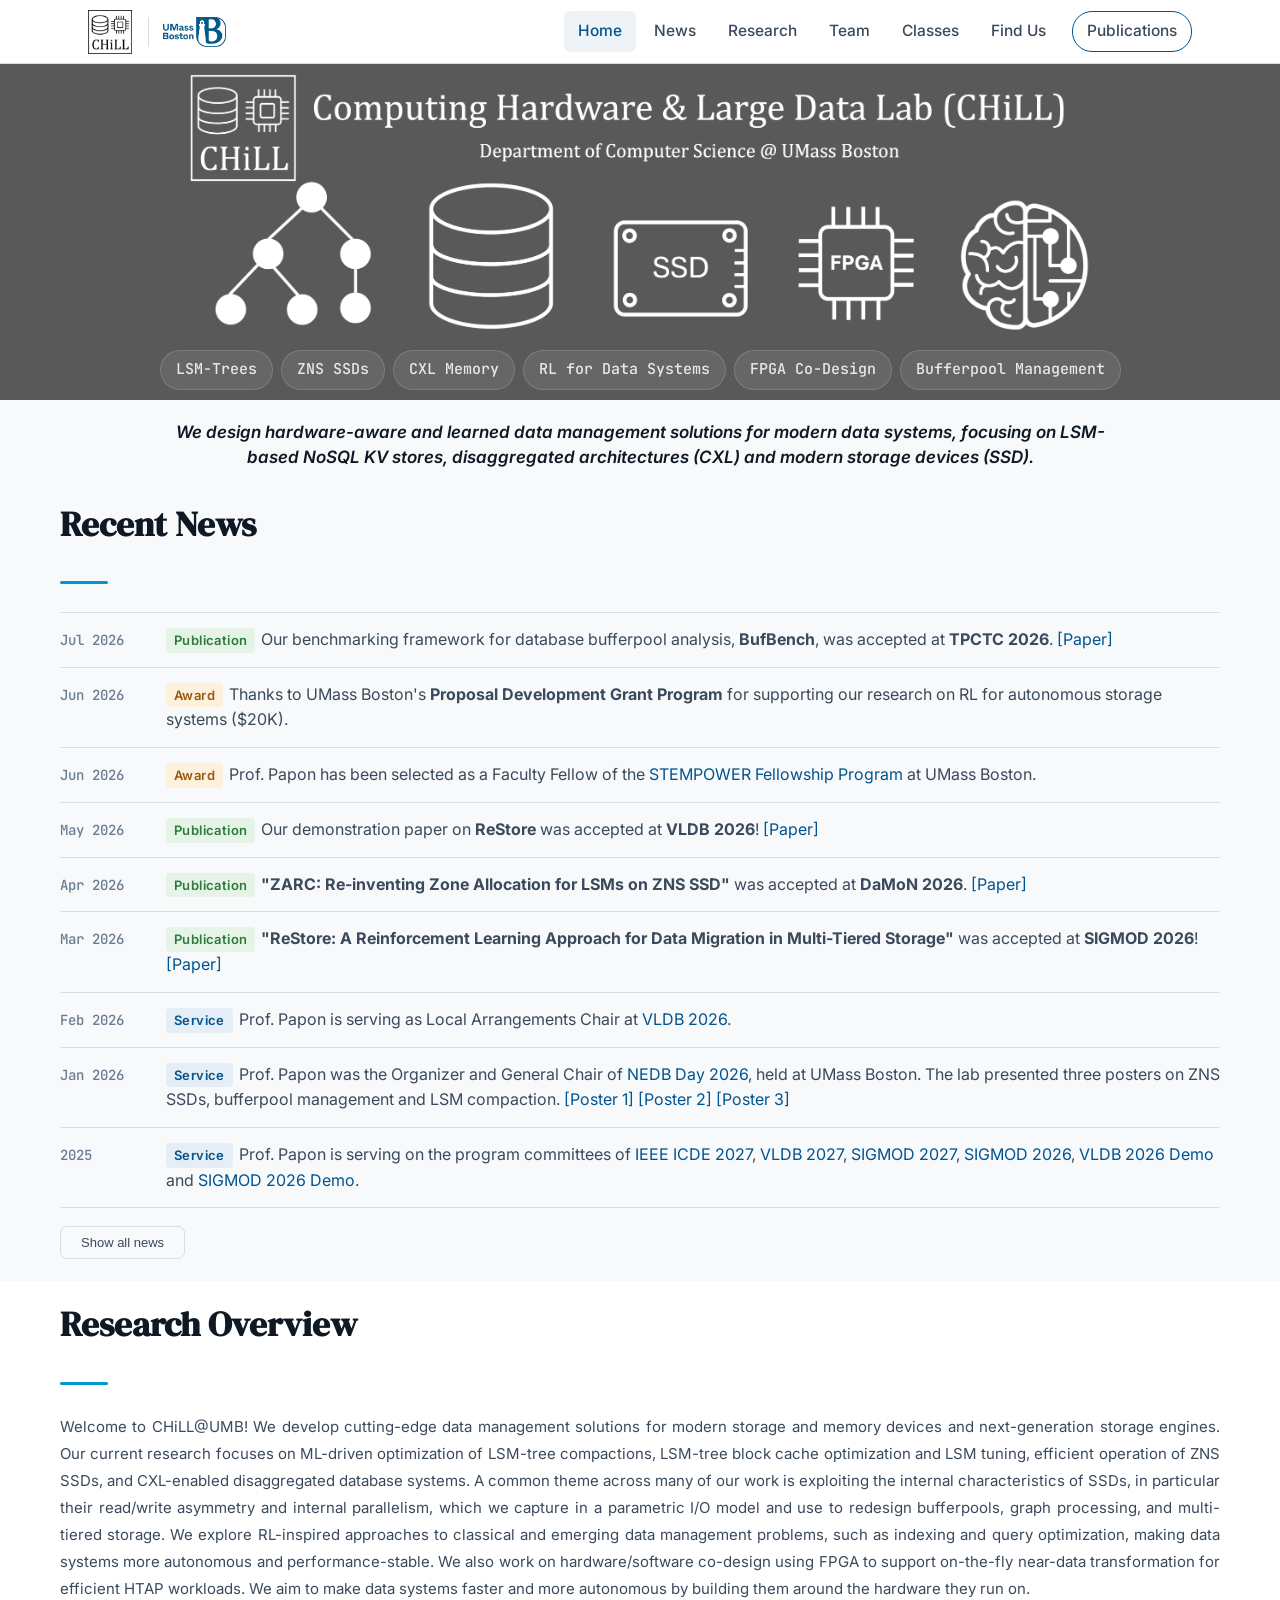
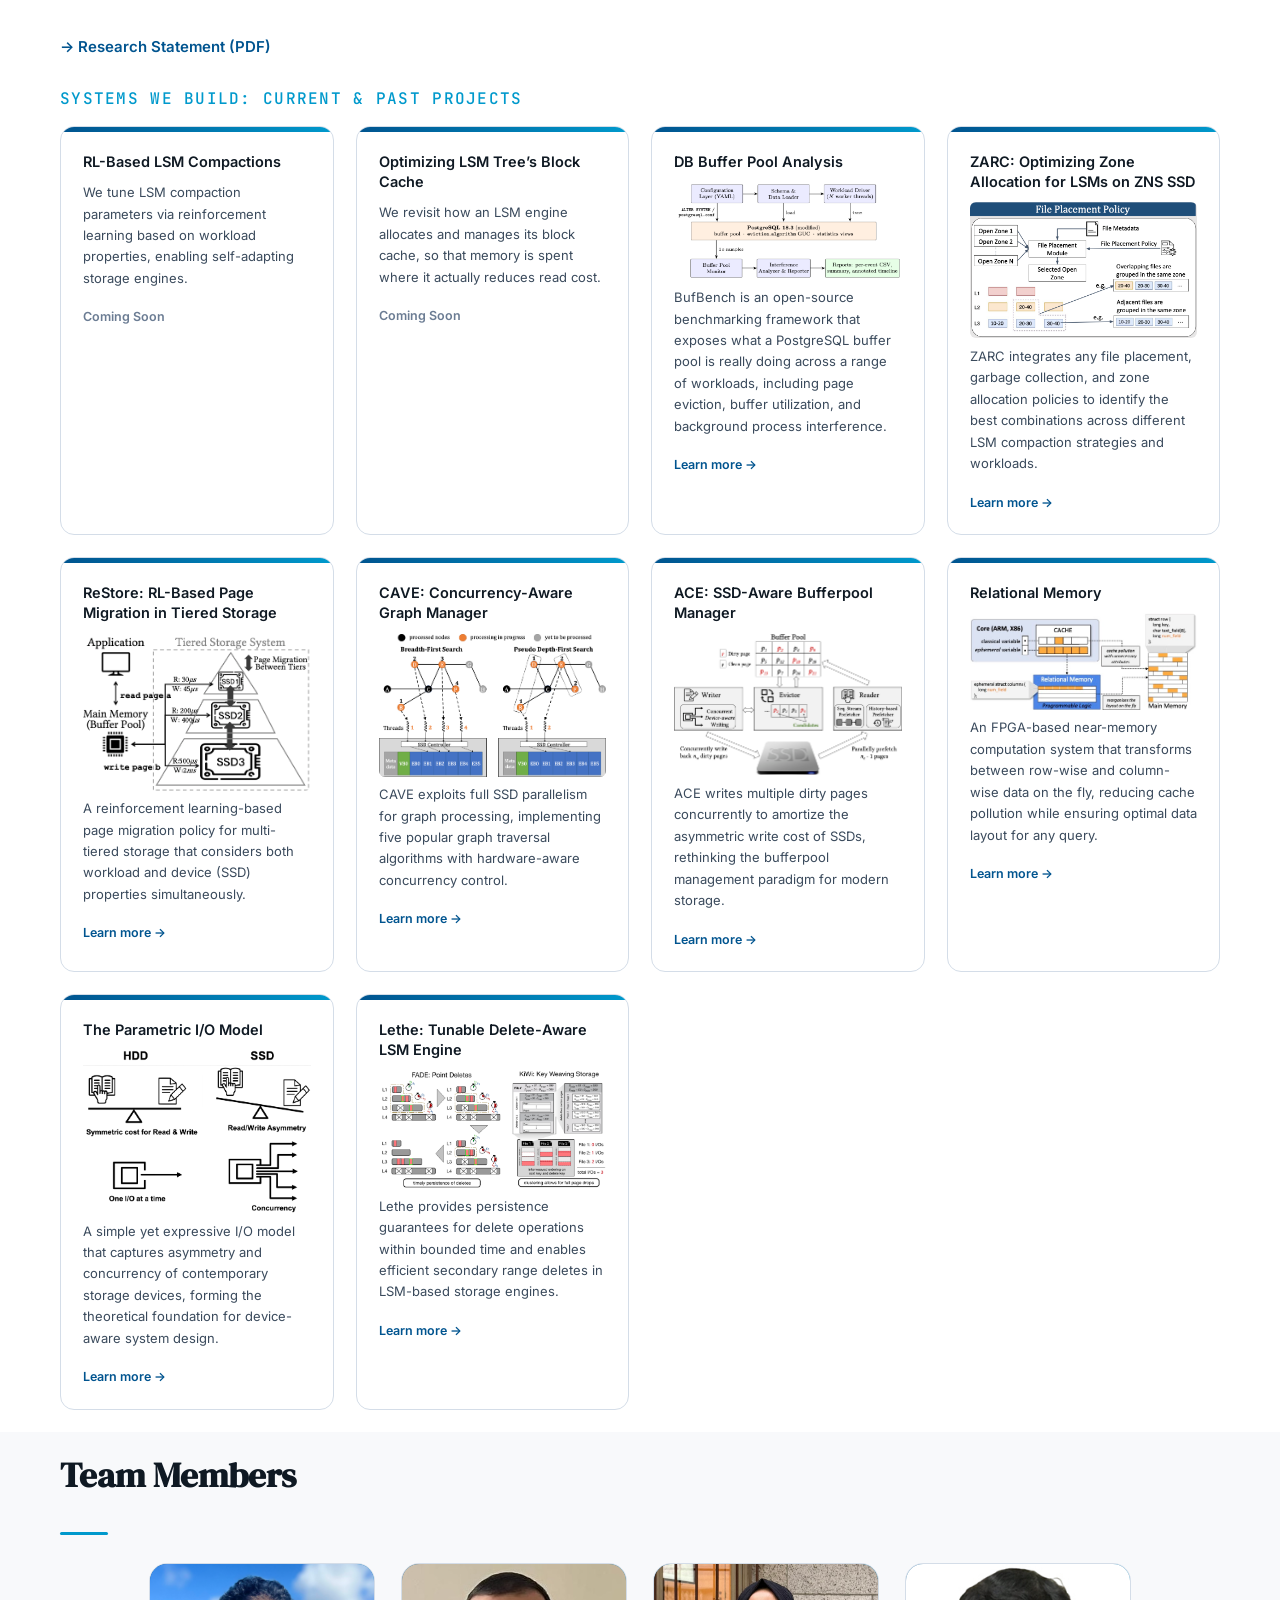
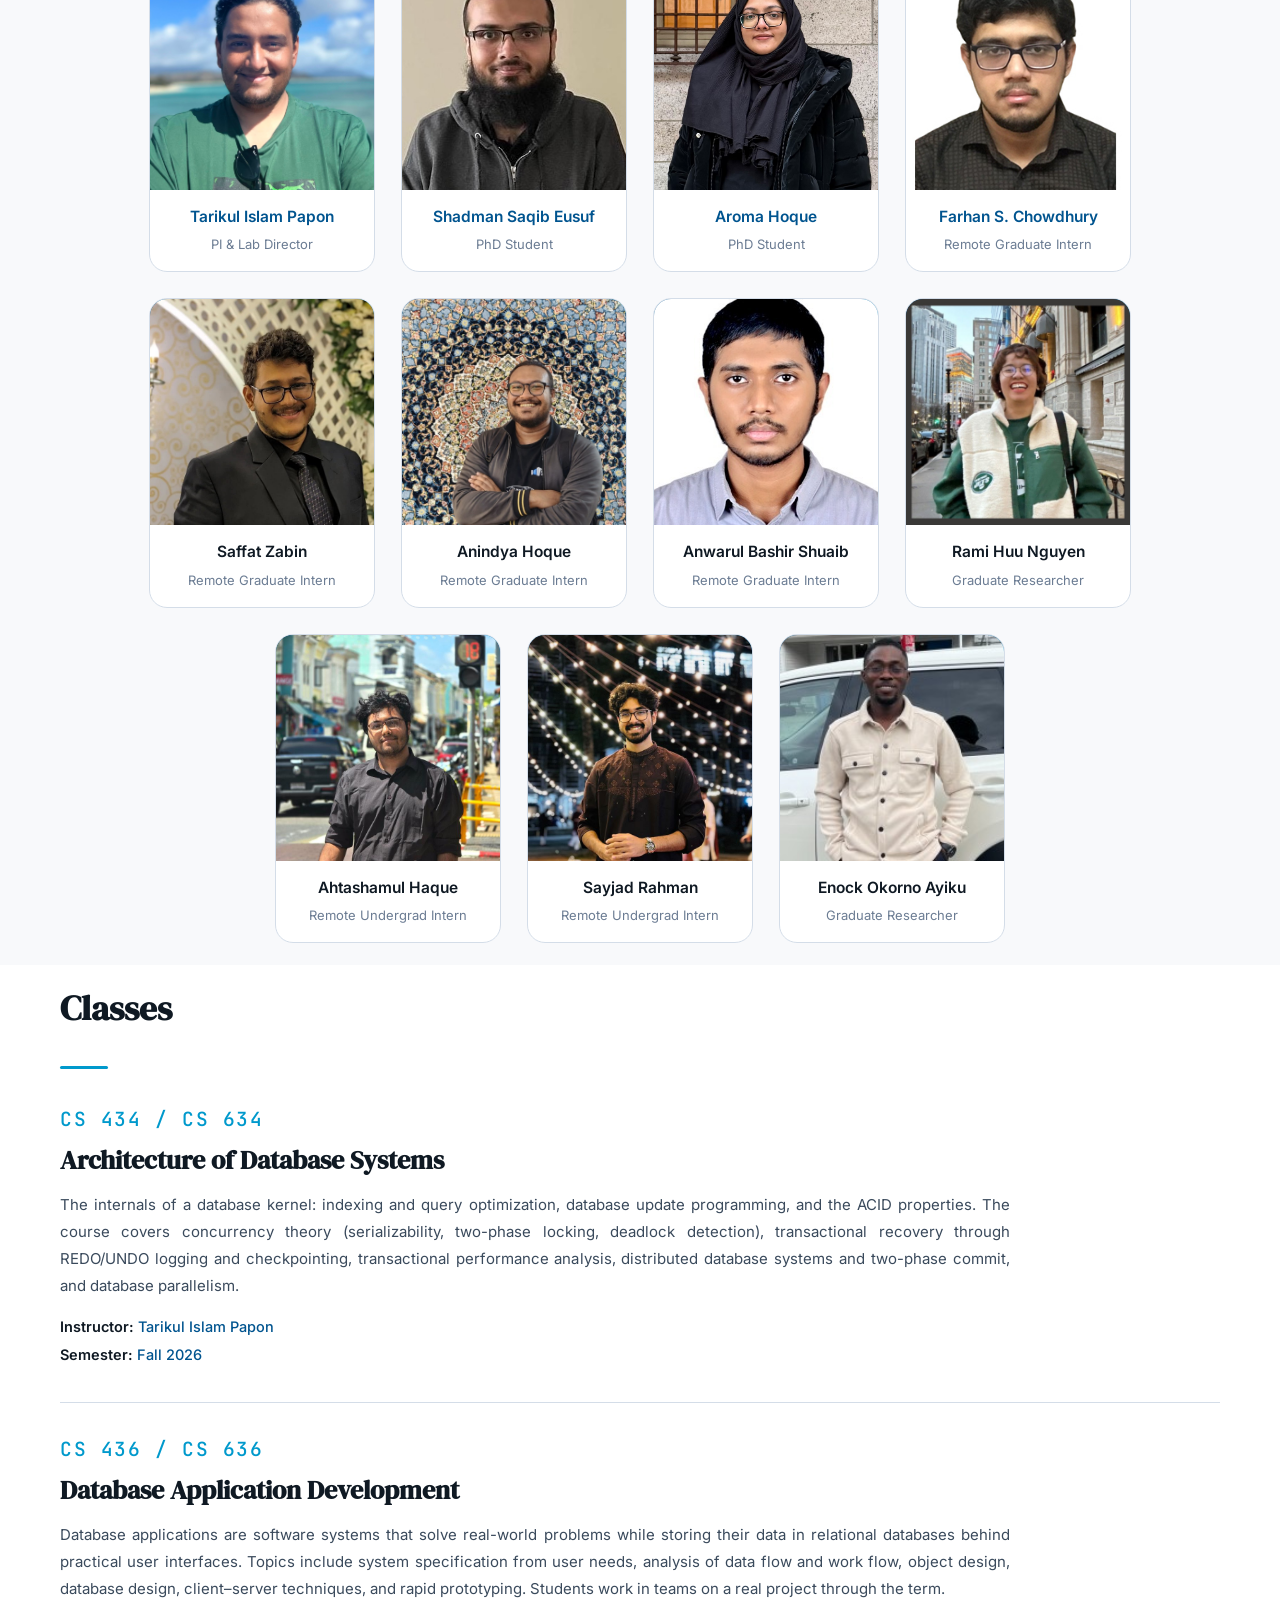
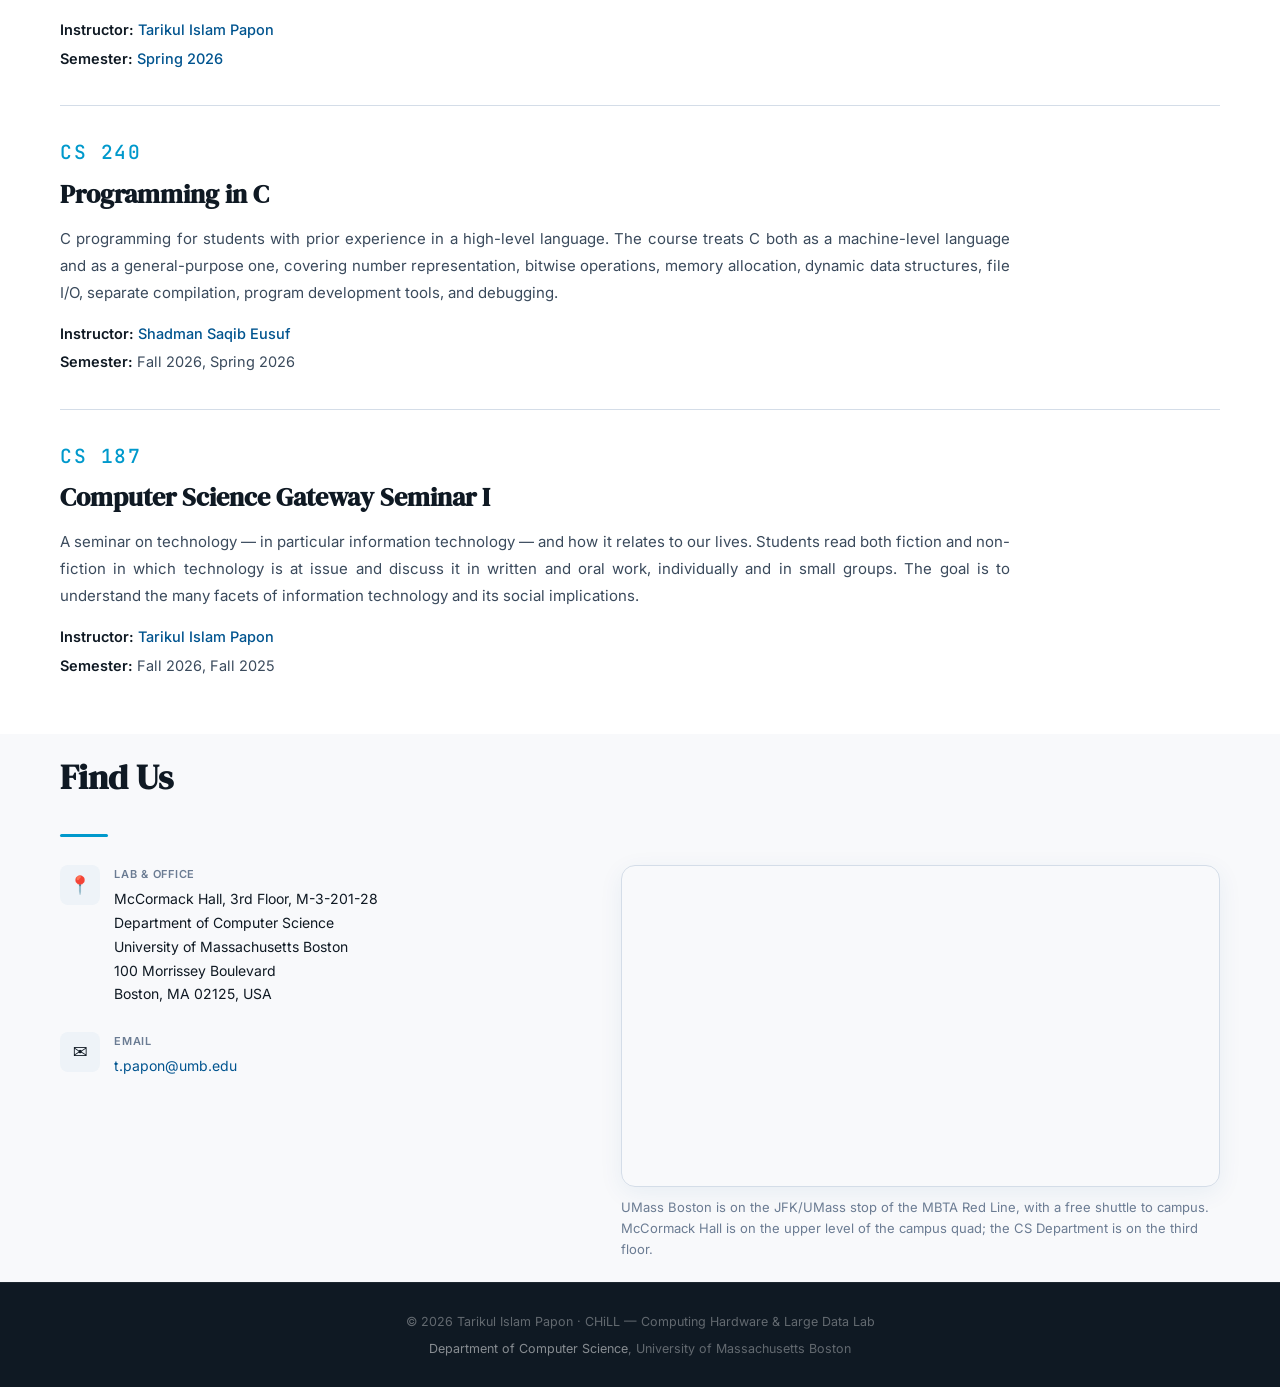
==== index.html @ a58df41c "missing photos added" ====
<!DOCTYPE html>
<html lang="en">
<head>
  <meta charset="UTF-8" />
  <meta name="viewport" content="width=device-width, initial-scale=1.0" />
  <title>CHiLL — Computing Hardware & Large Data Lab @ UMass Boston</title>
  <link rel="icon" type="image/png" sizes="96x96" href="images/favicon.png" />
  <link rel="apple-touch-icon" sizes="180x180" href="images/apple-touch-icon.png" />
  <link rel="preconnect" href="https://fonts.googleapis.com" />
  <link rel="preconnect" href="https://fonts.gstatic.com" crossorigin />
  <link href="https://fonts.googleapis.com/css2?family=Inter:wght@300;400;500;600;700&family=DM+Serif+Display:ital@0;1&family=JetBrains+Mono:wght@400;500&display=swap" rel="stylesheet" />
  <link rel="stylesheet" href="styles.css?v=17" />
</head>
<body>

<!-- ─── Navigation ────────────────────────────────────────────── -->
<nav class="nav">
  <div class="nav-inner">
    <a class="nav-brand" href="index.html">
      <div class="nav-brand-logo">
        <img src="images/lab_logo_black.png" alt="CHiLL Lab logo" />
      </div>
    </a>
    <a class="nav-umb" href="https://www.umb.edu/" target="_blank" aria-label="University of Massachusetts Boston">
      <img src="images/umb-logo.png" alt="UMass Boston" />
    </a>
    <button class="hamburger" id="hamburger" aria-label="Menu">
      <span></span><span></span><span></span>
    </button>
    <div class="nav-links" id="navLinks">
      <a href="index.html#home" class="active">Home</a>
      <a href="index.html#news">News</a>
      <a href="index.html#research">Research</a>
      <a href="index.html#team">Team</a>
      <a href="index.html#classes">Classes</a>
      <a href="index.html#find-us">Find Us</a>
      <a href="publications.html" class="nav-cv">Publications</a>
    </div>
  </div>
</nav>

<!-- ─── Hero Banner ───────────────────────────────────────────── -->
<section class="hero" id="home">
  <div class="hero-bg">
    <img src="images/topcover.png" alt="CHiLL Lab" class="hero-bg" style="padding: 0px"/>
  </div>

  <div class="hero-inner">
    <div class="hero-chips">
      <span class="chip">LSM-Trees</span>
      <span class="chip">ZNS SSDs</span>
      <span class="chip">CXL Memory</span>
      <span class="chip">RL for Data Systems</span>
      <span class="chip">FPGA Co-Design</span>
      <span class="chip">Bufferpool Management</span>
    </div>
  </div>
</section>

<div class="hero-desc">
  We design hardware-aware and learned data management solutions for modern data systems, focusing on LSM-based NoSQL KV stores, disaggregated architectures (CXL) and modern storage devices (SSD).
</div>
<!-- ─── News ───────────────────────────────────────────────────── -->
<section class="section" id="news">
  <div class="container">
    <h2 class="section-title">Recent News</h2>
    <div class="divider"></div>
    <div class="news-list">

      <div class="news-item">
        <div class="news-date">Jul 2026</div>
        <div class="news-text"><span class="badge badge-pub">Publication</span>Our benchmarking framework for database bufferpool analysis, <strong>BufBench</strong>, was accepted at <strong>TPCTC 2026</strong>. <a href="pdfs/bufbench.pdf" target="_blank">[Paper]</a></div>
      </div>
      <div class="news-item">
        <div class="news-date">Jun 2026</div>
        <div class="news-text"><span class="badge badge-award">Award</span>Thanks to UMass Boston's <strong>Proposal Development Grant Program</strong> for supporting our research on RL for autonomous storage systems ($20K).</div>
      </div>
      <div class="news-item">
        <div class="news-date">Jun 2026</div>
        <div class="news-text"><span class="badge badge-award">Award</span>Prof. Papon has been selected as a Faculty Fellow of the <a href="https://stempower.net/" target="_blank">STEMPOWER Fellowship Program</a> at UMass Boston.</div>
      </div>
      <div class="news-item">
        <div class="news-date">May 2026</div>
        <div class="news-text"><span class="badge badge-pub">Publication</span>Our demonstration paper on <strong>ReStore</strong> was accepted at <strong>VLDB 2026</strong>! <a href="pdfs/restore_demo.pdf" target="_blank">[Paper]</a></div>
      </div>
      <div class="news-item">
        <div class="news-date">Apr 2026</div>
        <div class="news-text"><span class="badge badge-pub">Publication</span><strong>"ZARC: Re-inventing Zone Allocation for LSMs on ZNS SSD"</strong> was accepted at <strong>DaMoN 2026</strong>. <a href="https://dl.acm.org/doi/epdf/10.1145/3789237.3809132" target="_blank">[Paper]</a></div>
      </div>
      <div class="news-item">
        <div class="news-date">Mar 2026</div>
        <div class="news-text"><span class="badge badge-pub">Publication</span><strong>"ReStore: A Reinforcement Learning Approach for Data Migration in Multi-Tiered Storage"</strong> was accepted at <strong>SIGMOD 2026</strong>! <a href="https://dl.acm.org/doi/epdf/10.1145/3802104" target="_blank">[Paper]</a></div>
      </div>
      <div class="news-item">
        <div class="news-date">Feb 2026</div>
        <div class="news-text"><span class="badge badge-svc">Service</span>Prof. Papon is serving as Local Arrangements Chair at <a href="https://vldb.org/2026/officers.html" target="_blank">VLDB 2026</a>.</div>
      </div>
      <div class="news-item">
        <div class="news-date">Jan 2026</div>
        <div class="news-text"><span class="badge badge-svc">Service</span>Prof. Papon was the Organizer and General Chair of <a href="https://nedbday.github.io/2026" target="_blank">NEDB Day 2026</a>, held at UMass Boston. The lab presented three posters on ZNS SSDs, bufferpool management and LSM compaction. <a href="https://nedbday.github.io/2026/download/posters/poster_47.pdf" target="_blank">[Poster 1]</a> <a href="https://nedbday.github.io/2026/download/posters/poster_48.pdf" target="_blank">[Poster 2]</a> <a href="https://nedbday.github.io/2026/download/posters/poster_22.pdf" target="_blank">[Poster 3]</a></div>
      </div>
      <div class="news-item">
          <div class="news-date">2025</div>
          <div class="news-text"><span class="badge badge-svc">Service</span>Prof. Papon is serving on the program committees of <a href="https://icde2027.github.io/" target="_blank">IEEE ICDE 2027</a>, <a href="https://vldb.org/2027/officers.html" target="_blank">VLDB 2027</a>, <a href="https://2027.sigmod.org/org_sigmod_pc.shtml" target="_blank">SIGMOD 2027</a>, <a href="https://2026.sigmod.org/org_sigmod_pc.shtml" target="_blank">SIGMOD 2026</a>, <a href="https://vldb.org/2026/call-for-demonstrations.html" target="_blank">VLDB 2026 Demo</a> and <a href="https://2026.sigmod.org/org_demo_pc.shtml" target="_blank">SIGMOD 2026 Demo</a>.</div>
      </div>

      <!-- Older news (hidden by default) -->
      <div class="news-extra" id="oldNews">
        <div class="news-item">
          <div class="news-date">Dec 2025</div>
          <div class="news-text"><span class="badge badge-pub">Publication</span>We will present our work on zone management in ZNS SSDs at <a href="https://newenglandsystemsday.github.io/2026/" target="_blank">New England Systems Day 2026</a>. <a href="https://nedbday.github.io/2026/download/posters/poster_22.pdf" target="_blank">[Poster]</a></div>
        </div>
        <div class="news-item">
          <div class="news-date">Sept 2025</div>
          <div class="news-text"><span class="badge badge-high">Highlight</span><strong>CHiLL is founded</strong> — Prof. Papon joined the UMass Boston CS Department as an Assistant Professor.</div>
        </div>
        <div class="news-item">
          <div class="news-date">May 2025</div>
          <div class="news-text"><span class="badge badge-award">Award</span>Prof. Papon received the BU <strong>Computer Science Teaching Excellence Award</strong>. <a href="pdfs/award_cs_teaching_excellence.pdf" target="_blank">[Certificate]</a></div>
        </div>
        <div class="news-item">
          <div class="news-date">Apr 2025</div>
          <div class="news-text"><span class="badge badge-high">Highlight</span>Prof. Papon successfully defended his doctoral thesis at Boston University. <a href="pdfs/papon_phd_thesis.pdf" target="_blank">[Dissertation]</a></div>
        </div>
        <div class="news-item">
          <div class="news-date">Mar 2025</div>
          <div class="news-text"><span class="badge badge-pub">Publication</span>The <strong>ACE</strong> demonstration paper was accepted at <strong>SIGMOD 2025</strong>. <a href="https://dl.acm.org/doi/pdf/10.1145/3722212.3725077" target="_blank">[Paper]</a></div>
        </div>
      </div>
    </div>
    <button class="show-more-btn" id="newsToggle" onclick="toggleNews()">Show all news</button>
  </div>
</section>

<!-- ─── Research ───────────────────────────────────────────────── -->
<section class="section section-alt" id="research">
  <div class="container">
    <h2 class="section-title">Research Overview</h2>
    <div class="divider"></div>
    <p class="research-intro">
      Welcome to CHiLL@UMB! We develop cutting-edge data management solutions for modern storage and memory devices and next-generation storage engines. Our current research focuses on ML-driven optimization of LSM-tree compactions, LSM-tree block cache optimization and LSM tuning, efficient operation of ZNS SSDs, and CXL-enabled disaggregated database systems. A common theme across many of our work is exploiting the internal characteristics of SSDs, in particular their read/write asymmetry and internal parallelism, which we capture in a parametric I/O model and use to redesign bufferpools, graph processing, and multi-tiered storage. We explore RL-inspired approaches to classical and emerging data management problems, such as indexing and query optimization, making data systems more autonomous and performance-stable. We also work on hardware/software co-design using FPGA to support on-the-fly near-data transformation for efficient HTAP workloads. We aim to make data systems faster and more autonomous by building them around the hardware they run on.
    </p>
    <p style="margin-top:8px;">
      <a href="pdfs/research_statement.pdf" style="font-weight:600;">→ Research Statement (PDF)</a>
    </p><br/>
    <span class="section-label">Systems We Build: Current &amp; Past Projects</span>
    <div class="projects-grid">

      <div class="project-card">
        <div class="project-card-header"></div>
        <div class="project-card-body">
          <div class="project-card-title">RL-Based LSM Compactions</div>
          <p class="project-card-text">We tune LSM compaction parameters via reinforcement learning based on workload properties, enabling self-adapting storage engines.</p>
          <span class="project-card-link" style="color:var(--ink-muted); cursor:default;">Coming Soon</span>
        </div>
      </div>

      <div class="project-card">
        <div class="project-card-header"></div>
        <div class="project-card-body">
          <div class="project-card-title">Optimizing LSM Tree&rsquo;s Block Cache</div>
          <p class="project-card-text">We revisit how an LSM engine allocates and manages its block cache, so that memory is spent where it actually reduces read cost.</p>
          <span class="project-card-link" style="color:var(--ink-muted); cursor:default;">Coming Soon</span>
        </div>
      </div>

      <div class="project-card">
        <div class="project-card-header"></div>
        <div class="project-card-body">
          <div class="project-card-title">DB Buffer Pool Analysis</div>
          <img src="images/projects/bufbench_arch.png" alt="BufBench" style="width:100%; border-radius:6px;">
          <p class="project-card-text">BufBench is an open-source benchmarking framework that exposes what a PostgreSQL buffer pool is really doing across a range of workloads, including page eviction, buffer utilization, and background process interference.</p>
          <a class="project-card-link" href="https://github.com/chill-umb/BufBench" target="_blank">Learn more &rarr;</a>
        </div>
      </div>

      <div class="project-card">
        <div class="project-card-header"></div>
        <div class="project-card-body">
          <div class="project-card-title">ZARC: Optimizing Zone Allocation for LSMs on ZNS SSD</div>
          <img src="images/projects/unizns.png" alt="ZARC" style="width:100%; border-radius:6px;">
          <p class="project-card-text">ZARC integrates any file placement, garbage collection, and zone allocation policies to identify the best combinations across different LSM compaction strategies and workloads.</p>
          <a class="project-card-link" href="https://github.com/chill-umb/PLAZA" target="_blank">Learn more &rarr;</a>
        </div>
      </div>

      <div class="project-card">
        <div class="project-card-header"></div>
        <div class="project-card-body">
          <div class="project-card-title">ReStore: RL-Based Page Migration in Tiered Storage</div>
          <img src="images/projects/restore.png" alt="ReStore" style="width:100%; border-radius:6px;">
          <p class="project-card-text">A reinforcement learning-based page migration policy for multi-tiered storage that considers both workload and device (SSD) properties simultaneously.</p>
          <a class="project-card-link" href="https://github.com/BU-DiSC/ReStore" target="_blank">Learn more →</a>
        </div>
      </div>

      <div class="project-card">
        <div class="project-card-header"></div>
        <div class="project-card-body">
          <div class="project-card-title">CAVE: Concurrency-Aware Graph Manager</div>
          <img src="images/projects/cave.png" alt="CAVE" style="width:100%; border-radius:6px;">
          <p class="project-card-text">CAVE exploits full SSD parallelism for graph processing, implementing five popular graph traversal algorithms with hardware-aware concurrency control.</p>
          <a class="project-card-link" href="https://github.com/BU-DiSC/CAVE" target="_blank">Learn more →</a>
        </div>
      </div>

      <div class="project-card">
        <div class="project-card-header"></div>
        <div class="project-card-body">
          <div class="project-card-title">ACE: SSD-Aware Bufferpool Manager</div>
          <img src="images/projects/ace.png" alt="ACE" style="width:100%; border-radius:6px;">
          <p class="project-card-text">ACE writes multiple dirty pages concurrently to amortize the asymmetric write cost of SSDs, rethinking the bufferpool management paradigm for modern storage.</p>
          <a class="project-card-link" href="https://disc-projects.bu.edu/ACE" target="_blank">Learn more →</a>
        </div>
      </div>

      <div class="project-card">
        <div class="project-card-header"></div>
        <div class="project-card-body">
          <div class="project-card-title">Relational Memory</div>
          <img src="images/projects/relmem.jpg" alt="Relational Memory" style="width:100%; border-radius:6px;">
          <p class="project-card-text">An FPGA-based near-memory computation system that transforms between row-wise and column-wise data on the fly, reducing cache pollution while ensuring optimal data layout for any query.</p>
          <a class="project-card-link" href="https://github.com/BU-DiSC/relational-memory/tree/master/vldb2023" target="_blank">Learn more →</a>
        </div>
      </div>

      <div class="project-card">
        <div class="project-card-header"></div>
        <div class="project-card-body">
          <div class="project-card-title">The Parametric I/O Model</div>
          <img src="images/projects/param_io.png" alt="Parametric I/O Model" style="width:100%; border-radius:6px;">
          <p class="project-card-text">A simple yet expressive I/O model that captures asymmetry and concurrency of contemporary storage devices, forming the theoretical foundation for device-aware system design.</p>
          <a class="project-card-link" href="https://disc-projects.bu.edu/parametric-io-model/" target="_blank">Learn more →</a>
        </div>
      </div>

      <div class="project-card">
        <div class="project-card-header"></div>
        <div class="project-card-body">
          <div class="project-card-title">Lethe: Tunable Delete-Aware LSM Engine</div>
          <img src="images/projects/lethe.png" alt="Lethe" style="width:100%; border-radius:6px;">
          <p class="project-card-text">Lethe provides persistence guarantees for delete operations within bounded time and enables efficient secondary range deletes in LSM-based storage engines.</p>
          <a class="project-card-link" href="https://disc-projects.bu.edu/lethe/" target="_blank">Learn more →</a>
        </div>
      </div>

    </div>
  </div>
</section>

<!-- ─── Team ────────────────────────────────────────────────── -->
<section class="section" id="team">
  <div class="container">
    <h2 class="section-title">Team Members</h2>
    <div class="divider"></div>

    <div class="members-grid">

      <div class="member-card">
        <div class="member-avatar"><img src="images/people/papon.jpg" alt="Tarikul Islam Papon"></div>
        <div class="member-name"><a href="https://www.cs.umb.edu/~tpapon/" target="_blank">Tarikul Islam Papon</a></div>
        <div class="member-role">PI &amp; Lab Director</div>
      </div>
      <div class="member-card">
        <div class="member-avatar"><img src="images/people/sse.jpeg" alt="Shadman Saqib Eusuf"></div>
        <div class="member-name"><a href="https://s-saqib.github.io/" target="_blank">Shadman Saqib Eusuf</a></div>
        <div class="member-role">PhD Student</div>
      </div>
      <div class="member-card">
        <div class="member-avatar"><img src="images/people/aroma.jpg" alt="Aroma Hoque"></div>
        <div class="member-name"><a href="https://aroma058.github.io/" target="_blank">Aroma Hoque</a></div>
        <div class="member-role">PhD Student</div>
      </div>
      <div class="member-card">
        <div class="member-avatar"><img src="images/people/farhan.jpg" alt="Farhan S. Chowdhury"></div>
        <div class="member-name"><a href="https://afschy.github.io/" target="_blank">Farhan S. Chowdhury</a></div>
        <div class="member-role">Remote Graduate Intern</div>
      </div>
      <div class="member-card">
        <div class="member-avatar"><img src="images/people/saffat.jpeg" alt="Saffat Zabin"></div>
        <div class="member-name">Saffat Zabin</div>
        <div class="member-role">Remote Graduate Intern</div>
      </div>
      <div class="member-card">
        <div class="member-avatar"><img src="images/people/anindya.jpeg" alt="Anindya Hoque"></div>
        <div class="member-name">Anindya Hoque</div>
        <div class="member-role">Remote Graduate Intern</div>
      </div>
      <div class="member-card">
        <div class="member-avatar"><img src="images/people/shuaib.jpg" alt="Anwarul Bashir Shuaib"></div>
        <div class="member-name">Anwarul Bashir Shuaib</div>
        <div class="member-role">Remote Graduate Intern</div>
      </div>
      <div class="member-card">
        <div class="member-avatar"><img src="images/people/rami.jpg" alt="Rami Huu Nguyen"></div>
        <div class="member-name">Rami Huu Nguyen</div>
        <div class="member-role">Graduate Researcher</div>
      </div>
      <div class="member-card">
        <div class="member-avatar"><img src="images/people/ahtasham.jpeg" alt="Ahtashamul Haque"></div>
        <div class="member-name">Ahtashamul Haque</div>
        <div class="member-role">Remote Undergrad Intern</div>
      </div>
      <div class="member-card">
        <div class="member-avatar"><img src="images/people/sayjad.jpeg" alt="Sayjad Rahman"></div>
        <div class="member-name">Sayjad Rahman</div>
        <div class="member-role">Remote Undergrad Intern</div>
      </div>
      <div class="member-card">
        <div class="member-avatar"><img src="images/people/enock.jpeg" alt="Enock Okorno Ayiku"></div>
        <div class="member-name">Enock Okorno Ayiku</div>
        <div class="member-role">Graduate Researcher</div>
      </div>

    </div>
  </div>
</section>

<!-- ─── Classes ────────────────────────────────────────────────── -->
<section class="section section-alt" id="classes">
  <div class="container">
    <h2 class="section-title">Classes</h2>
    <div class="divider"></div>

    <div class="class-list">

      <div class="class-item">
        <div class="class-code">CS 434 / CS 634</div>
        <h3 class="class-title">Architecture of Database Systems</h3>
        <p class="class-desc">The internals of a database kernel: indexing and query optimization, database update programming, and the ACID properties. The course covers concurrency theory (serializability, two-phase locking, deadlock detection), transactional recovery through REDO/UNDO logging and checkpointing, transactional performance analysis, distributed database systems and two-phase commit, and database parallelism.</p>
        <div class="class-line"><b>Instructor:</b> <a href="https://www.cs.umb.edu/~tpapon/" target="_blank">Tarikul Islam Papon</a></div>
        <div class="class-line"><b>Semester:</b> <a href="https://www.cs.umb.edu/~tpapon/cs434-634/" target="_blank">Fall 2026</a></div>
      </div>
      <div class="class-item">
        <div class="class-code">CS 436 / CS 636</div>
        <h3 class="class-title">Database Application Development</h3>
        <p class="class-desc">Database applications are software systems that solve real-world problems while storing their data in relational databases behind practical user interfaces. Topics include system specification from user needs, analysis of data flow and work flow, object design, database design, client&ndash;server techniques, and rapid prototyping. Students work in teams on a real project through the term.</p>
        <div class="class-line"><b>Instructor:</b> <a href="https://www.cs.umb.edu/~tpapon/" target="_blank">Tarikul Islam Papon</a></div>
        <div class="class-line"><b>Semester:</b> <a href="https://www.cs.umb.edu/~tpapon/cs436-636/" target="_blank">Spring 2026</a></div>
      </div>
      <div class="class-item">
        <div class="class-code">CS 240</div>
        <h3 class="class-title">Programming in C</h3>
        <p class="class-desc">C programming for students with prior experience in a high-level language. The course treats C both as a machine-level language and as a general-purpose one, covering number representation, bitwise operations, memory allocation, dynamic data structures, file I/O, separate compilation, program development tools, and debugging.</p>
        <div class="class-line"><b>Instructor:</b> <a href="https://s-saqib.github.io/" target="_blank">Shadman Saqib Eusuf</a></div>
        <div class="class-line"><b>Semester:</b> Fall 2026, Spring 2026</div>
      </div>
      <div class="class-item">
        <div class="class-code">CS 187</div>
        <h3 class="class-title">Computer Science Gateway Seminar I</h3>
        <p class="class-desc">A seminar on technology &mdash; in particular information technology &mdash; and how it relates to our lives. Students read both fiction and non-fiction in which technology is at issue and discuss it in written and oral work, individually and in small groups. The goal is to understand the many facets of information technology and its social implications.</p>
        <div class="class-line"><b>Instructor:</b> <a href="https://www.cs.umb.edu/~tpapon/" target="_blank">Tarikul Islam Papon</a></div>
        <div class="class-line"><b>Semester:</b> Fall 2026, Fall 2025</div>
      </div>

    </div>
  </div>
</section>

<!-- ─── Find Us ────────────────────────────────────────────────── -->
<section class="section" id="find-us">
  <div class="container">
    <h2 class="section-title">Find Us</h2>
    <div class="divider"></div>
    <div class="contact-grid">

      <div class="contact-stack">
        <div class="contact-item">
          <div class="contact-icon">📍</div>
          <div>
            <div class="contact-label">Lab &amp; Office</div>
            <div class="contact-value">
              McCormack Hall, 3rd Floor, M-3-201-28<br/>
              Department of Computer Science<br/>
              University of Massachusetts Boston<br/>
              100 Morrissey Boulevard<br/>
              Boston, MA 02125, USA
            </div>
          </div>
        </div>

        <div class="contact-item">
          <div class="contact-icon">✉</div>
          <div>
            <div class="contact-label">Email</div>
            <div class="contact-value"><a href="mailto:t.papon@umb.edu">t.papon@umb.edu</a></div>
          </div>
        </div>
      </div>

      <div>
        <div class="map-frame">
          <iframe
            src="https://www.google.com/maps/embed?pb=!1m18!1m12!1m3!1d2948.0!2d-71.0396707!3d42.3121761!2m3!1f0!2f0!3f0!3m2!1i1024!2i768!4f13.1!3m3!1m2!1s0x89e37afd3d63f23b%3A0x752f479139f70c17!2sMcCormack%20Hall!5e0!3m2!1sen!2sus!4v1756000000000!5m2!1sen!2sus"
            loading="lazy"
            referrerpolicy="no-referrer-when-downgrade"
            title="CHiLL Lab location — McCormack Hall, UMass Boston"
            allowfullscreen></iframe>
        </div>
        <p class="directions-note">
          UMass Boston is on the JFK/UMass stop of the MBTA Red Line, with a free shuttle to campus.
          McCormack Hall is on the upper level of the campus quad; the CS Department is on the third floor.
        </p>
      </div>

    </div>
  </div>
</section>

<!-- ─── Footer ─────────────────────────────────────────────────── -->
<footer class="footer">
  <p>© 2026 Tarikul Islam Papon · CHiLL — Computing Hardware &amp; Large Data Lab</p>
  <p style="margin-top:6px;"><a href="https://www.cs.umb.edu/" target="_blank">Department of Computer Science</a>, University of Massachusetts Boston</p>
</footer>

<script>
  // Mobile nav toggle
  document.getElementById('hamburger').addEventListener('click', () => {
    document.getElementById('navLinks').classList.toggle('open');
  });

  // News expand/collapse
  function toggleNews() {
    const extra = document.getElementById('oldNews');
    const btn = document.getElementById('newsToggle');
    if (extra.classList.contains('visible')) {
      extra.classList.remove('visible');
      btn.textContent = 'Show all news';
    } else {
      extra.classList.add('visible');
      btn.textContent = 'Show fewer';
    }
  }

  // ── Nav: smooth scroll with sticky-header offset + active-link tracking ──
  (function () {
    const navEl    = document.querySelector('.nav');
    const navLinks = Array.from(document.querySelectorAll('.nav-links a'));

    // Map each in-page nav link to its target section id.
    const hashOf = a => {
      const href = a.getAttribute('href') || '';
      const i = href.indexOf('#');
      if (i === -1) return null;
      // Only treat as in-page if it points at this page (or is a bare hash).
      const path = href.slice(0, i);
      if (path && !/(^|\/)index\.html$/.test(path)) return null;
      return href.slice(i + 1) || null;
    };

    const inPage = navLinks
      .map(a => ({ a, id: hashOf(a) }))
      .filter(x => x.id && document.getElementById(x.id));

    const navH = () => (navEl ? navEl.offsetHeight : 0);

    function setActive(id) {
      navLinks.forEach(a => a.classList.remove('active'));
      const match = inPage.find(x => x.id === id);
      if (match) match.a.classList.add('active');
    }

    // Click: scroll so the section heading clears the sticky nav.
    inPage.forEach(({ a, id }) => {
      a.addEventListener('click', e => {
        const target = document.getElementById(id);
        if (!target) return;
        e.preventDefault();
        const top = target.getBoundingClientRect().top + window.pageYOffset - navH() - 12;
        window.scrollTo({ top: Math.max(top, 0), behavior: 'smooth' });
        history.replaceState(null, '', '#' + id);
        setActive(id);
        document.getElementById('navLinks').classList.remove('open');
      });
    });

    // Scroll: highlight whichever section is currently under the nav.
    let ticking = false;
    function onScroll() {
      if (ticking) return;
      ticking = true;
      requestAnimationFrame(() => {
        ticking = false;
        const line = window.pageYOffset + navH() + 24;
        let current = inPage.length ? inPage[0].id : null;
        inPage.forEach(({ id }) => {
          const el = document.getElementById(id);
          if (el && el.offsetTop <= line) current = id;
        });
        // At the very bottom, pin to the last section.
        if (window.innerHeight + window.pageYOffset >= document.body.offsetHeight - 2 && inPage.length) {
          current = inPage[inPage.length - 1].id;
        }
        setActive(current);
      });
    }

    window.addEventListener('scroll', onScroll, { passive: true });
    window.addEventListener('resize', onScroll);
    onScroll();

    // Landing on the page with a hash: correct for the sticky nav.
    if (location.hash) {
      const el = document.getElementById(location.hash.slice(1));
      if (el) {
        window.setTimeout(() => {
          window.scrollTo({ top: el.getBoundingClientRect().top + window.pageYOffset - navH() - 12 });
          onScroll();
        }, 0);
      }
    }
  })();
</script>
</body>
</html>
---- styles.css ----
/* ── Design Tokens ─────────────────────────────────────────── */
    :root {
      --ink:       #0f1923;
      --ink-soft:  #3a4a5c;
      --ink-muted: #6b7c93;
      --paper:     #f8f9fb;
      --white:     #ffffff;
      --accent:    #00548f;   /* UMass Boston navy-adjacent */
      --accent2:   #0099cc;   /* bright teal for data/tech feel */
      --accent-glow: rgba(0, 153, 204, 0.12);
      --surface:   #eef3f8;
      --border:    #d4dde8;
      --pub-green: #2d7a3a;
      --pub-red:   #b02020;
      --radius:    10px;
      --card-radius: 14px;
      --nav-h:     64px;
    }

    /* ── Reset & Base ──────────────────────────────────────────── */
    *, *::before, *::after { box-sizing: border-box; margin: 0; padding: 0; }
    html { scroll-behavior: smooth; }
    body {
      font-family: 'Inter', system-ui, sans-serif;
      font-size: 15px;
      line-height: 1.7;
      color: var(--ink);
      background: var(--paper);
    }
    a { color: var(--accent); text-decoration: none; }
    a:hover { text-decoration: underline; color: var(--accent2); }
    img { max-width: 100%; }
    ul { list-style: none; }

    /* ── Nav ───────────────────────────────────────────────────── */
    .nav {
      position: sticky; top: 0; z-index: 100;
      height: var(--nav-h);
      background: rgba(255,255,255,0.92);
      backdrop-filter: blur(12px);
      border-bottom: 1px solid var(--border);
      display: flex; align-items: center;
    }
    .nav-inner {
      max-width: 1160px; margin: 0 auto; padding: 0 28px;
      width: 100%;
      display: flex; align-items: center; gap: 12px;
    }
    .nav-brand {
      display: flex; align-items: center; gap: 10px;
      font-weight: 700; font-size: 17px; color: var(--ink);
      text-decoration: none; flex-shrink: 0;
    }
    .nav-brand-logo {
      width: 44px; height: 44px;
      display: flex; align-items: center; justify-content: center;
      flex-shrink: 0;
    }
    .nav-brand-logo img {
      width: 100%; height: 100%; object-fit: contain; display: block;
    }
    .nav-umb {
      display: flex; align-items: center; flex-shrink: 0;
      padding-left: 14px; margin-left: 4px;
      border-left: 1px solid var(--border);
    }
    .nav-umb img { height: 30px; width: auto; display: block; }
    .nav-umb:hover { opacity: 0.75; }
    .nav-links {
      display: flex; align-items: center; gap: 4px; margin-left: auto;
    }
    .nav-links a {
      padding: 7px 14px; border-radius: 6px;
      font-size: 15.5px; font-weight: 500; color: var(--ink-soft);
      text-decoration: none; transition: background 0.15s, color 0.15s;
    }
    .nav-links a:hover, .nav-links a.active {
      background: var(--surface); color: var(--accent);
      text-decoration: none;
    }
    .nav-cv {
      margin-left: 8px;
      padding: 6px 14px !important;
      /* background: var(--accent2) !important;
      color: white !important; */
      border-radius: 20px !important;
      border-width: 1.5px !important;
      border-color: var(--accent) !important;
      border-style: solid !important;
    }
    .nav-cv:hover { border-color: var(--accent2) !important;}
    .hamburger { display: none; background: none; border: none; cursor: pointer; }
    .hamburger span {
      display: block; width: 22px; height: 2px;
      background: var(--ink); margin: 5px 0; border-radius: 2px;
      transition: 0.3s;
    }

    /* ── Hero / Banner ─────────────────────────────────────────── */
    .hero {
      background: rgb(89, 89, 89);  /* fallback for browsers that don't support gradients */
      overflow: hidden;
      text-align: center;
    }
    .hero-bg {
      padding: 10px;
      width: 100%;
    }

    .hero-bg img {
      max-width: 900px;
    }

    .hero-inner {
      padding: 0px 0px 10px 0px;
      gap: 40px;
      text-align: center;
    }
    
    .hero-desc {
      padding: 20px 20px 10px 20px;
      font-size: 17px;
      /* color: rgba(255,255,255,0.8); */
      line-height: 1.5;
      font-style: italic;
      text-align: center;
      max-width: 1000px; margin: 0 auto;
      font-weight: 600;
    }

    .hero-chips {
      display: flex; flex-wrap: wrap; gap: 8px;
      justify-content: center; align-items: center;
    }
    .chip {
      font-family: 'JetBrains Mono', monospace;
      font-size: 15px; font-weight: 500;
      background: rgba(255,255,255,0.08);
      border: 1px solid rgba(255,255,255,0.15);
      color: rgba(255,255,255,0.85);
      padding: 6px 15px; border-radius: 20px;
    }

    /* ── Section Wrappers ──────────────────────────────────────── */
    .section { padding: 22px 28px; scroll-margin-top: calc(var(--nav-h) + 16px); }
    section[id], [id] { scroll-margin-top: calc(var(--nav-h) + 16px); }
    .section-alt { background: var(--white); }
    .container { max-width: 1160px; margin: 0 auto; }
    .section-label {
      font-family: 'JetBrains Mono', monospace;
      font-size: 16px; font-weight: 500; letter-spacing: 0.08em;
      text-transform: uppercase; color: var(--accent2);
      margin-bottom: 14px; display: block;
    }
    .section-title {
      font-family: 'DM Serif Display', Georgia, serif;
      font-size: clamp(1.6rem, 2.8vw, 2.2rem);
      color: var(--ink); margin-bottom: 36px; line-height: 1.2;
    }
    .divider {
      width: 48px; height: 3px; border-radius: 2px;
      background: var(--accent2); margin-bottom: 28px;
    }

    /* ── Research ──────────────────────────────────────────────── */
    .research-intro {
      max-width: 1160px; color: var(--ink-soft);
      line-height: 1.8; margin-bottom: 32px;
      text-align: justify;
    }

    /* ── News ──────────────────────────────────────────────────── */
    .news-list { display: flex; flex-direction: column; gap: 0; }
    .news-item {
      display: grid; grid-template-columns: 90px 1fr;
      gap: 16px; padding: 14px 0;
      border-bottom: 1px solid var(--border);
      align-items: start;
    }
    .news-item:first-child { border-top: 1px solid var(--border); }
    .news-date {
      font-family: 'JetBrains Mono', monospace;
      font-size: 14px; color: var(--ink-muted);
      font-weight: 500; padding-top: 2px;
    }
    .news-text { font-size: 16px; color: var(--ink-soft); line-height: 1.6; }
    .news-text a { color: var(--accent); }
    .badge {
      display: inline-block;
      font-size: 13px; font-weight: 600;
      padding: 2px 8px; border-radius: 4px;
      margin-right: 6px; letter-spacing: 0.03em;
    }
    .badge-pub   { background: #e6f4e8; color: var(--pub-green); }
    .badge-high  { background: #fce9e9; color: var(--pub-red); }
    .badge-svc   { background: #e5eef6; color: var(--accent); }
    .badge-award { background: #fdf1de; color: #96590d; }
    .show-more-btn {
      margin-top: 18px;
      background: none; border: 1px solid var(--border);
      border-radius: 7px; padding: 8px 20px;
      font-size: 13px; font-weight: 500; color: var(--ink-soft);
      cursor: pointer; transition: 0.15s;
    }
    .show-more-btn:hover { border-color: var(--accent); color: var(--accent); }
    .news-extra { display: none; }
    .news-extra.visible { display: contents; }

    /* ── Project Cards ─────────────────────────────────────────── */
    .projects-grid {
      display: grid;
      grid-template-columns: repeat(auto-fill, minmax(220px, 1fr));
      gap: 22px;
    }
    .project-card {
      background: var(--white);
      border: 1px solid var(--border);
      border-radius: var(--card-radius);
      overflow: hidden;
      transition: box-shadow 0.2s, transform 0.2s;
    }
    .project-card:hover {
      box-shadow: 0 8px 32px rgba(0,84,143,0.12);
      transform: translateY(-3px);
    }
    .project-card-header {
      height: 5px;
      background: linear-gradient(90deg, var(--accent), var(--accent2));
    }
    .project-card-body { padding: 20px 22px; }
    .project-card-title {
      font-weight: 600; font-size: 14.5px;
      margin-bottom: 10px; line-height: 1.4;
    }
    .project-card-text {
      font-size: 13px; color: var(--ink-soft);
      line-height: 1.65; margin-bottom: 14px;
    }
    .project-card-link {
      font-size: 12.5px; font-weight: 600;
      color: var(--accent); text-decoration: none;
      display: inline-flex; align-items: center; gap: 4px;
    }
    .project-card-link:hover { color: var(--accent2); text-decoration: none; }

    /* ── Members ───────────────────────────────────────────────── */
    /* Four cards per row, centred; a short final row stays centred too. */
    .members-grid {
      display: flex;
      flex-wrap: wrap;
      justify-content: center;
      align-items: stretch;
      gap: 26px;
      max-width: 1010px;
      margin: 0 auto;
    }

    .member-card {
      border: 1px solid var(--border);
      border-radius: 18px;
      width: 226px !important;
      background: var(--white);
      text-align: center;
      display: flex;
      flex-direction: column;
      overflow: hidden;
      backdrop-filter: blur(20px);
      transition:
          transform .25s ease,
          border-color .25s ease,
          box-shadow .25s ease;
    }

    .member-card:hover {
      transform: translateY(-8px);
      border-color: rgba(0,153,204,0.45);
      box-shadow:
          0 20px 40px rgba(0,0,0,0.25),
          0 0 40px rgba(0,153,204,0.08);
    }

    .member-avatar {
      width: 100%;
      height: 226px;
      flex-shrink: 0;
      margin: 0 auto 14px;
      border-radius: 0;
      overflow: hidden;
      background: linear-gradient(
          135deg,
          var(--accent),
          var(--accent2)
      );
      display: flex;
      align-items: center;
      justify-content: center;
      font-size: 4rem;
      font-weight: 700;
      font-family: 'DM Serif Display', serif;
      color: rgba(255,255,255,0.92);
    }

    .member-avatar img {
      width: 100%;
      height: 100%;
      object-fit: cover;
    }

    .member-name {
      font-size: 15.5px;
      font-weight: 600;
      padding: 0 12px 3px;
      /* color: var(--ink); */
    }

    .member-name a {
      text-decoration: none;
      /* color: var(--ink); */
    }

    .member-name a:hover {
      color: var(--accent2);
    }

    .member-role {
      font-size: 13px;
      color: var(--ink-muted);
      padding: 0 12px 16px;
    }

    /* ── Classes ───────────────────────────────────────────────── */
    .class-list { display: flex; flex-direction: column; }
    .class-item { padding: 30px 0; border-bottom: 1px solid var(--border); }
    .class-item:first-child { padding-top: 6px; }
    .class-item:last-child { border-bottom: none; }
    .class-code {
      font-family: 'JetBrains Mono', monospace;
      font-size: 19.5px; font-weight: 500; letter-spacing: 0.08em;
      text-transform: uppercase; color: var(--accent2);
      margin-bottom: 8px;
    }
    .class-title {
      font-family: 'DM Serif Display', Georgia, serif;
      font-size: 1.65rem; line-height: 1.25; color: var(--ink);
      margin-bottom: 14px;
    }
    .class-desc {
      font-size: 15px; color: var(--ink-soft);
      line-height: 1.8; margin-bottom: 16px; max-width: 950px;
      text-align: justify;
    }
    .class-line { font-size: 14.5px; color: var(--ink-soft); margin-bottom: 4px; }
    .class-line b {
      font-weight: 600; color: var(--ink);
    }
    .class-line a { font-weight: 500; }
    .class-line a + a { margin-left: 2px; }

    /* ── Find Us ───────────────────────────────────────────────── */
    .contact-grid {
      display: grid; grid-template-columns: 1fr 1.15fr; gap: 40px;
      align-items: start;
    }
    .contact-stack { display: flex; flex-direction: column; gap: 26px; }
    .map-frame {
      border: 1px solid var(--border);
      border-radius: var(--card-radius);
      overflow: hidden;
      line-height: 0;
      box-shadow: 0 6px 24px rgba(0,84,143,0.07);
    }
    .map-frame iframe { width: 100%; height: 320px; border: 0; }
    .directions-note {
      font-size: 13px; color: var(--ink-muted);
      margin-top: 10px; line-height: 1.6;
    }
    .contact-item {
      display: flex; gap: 14px; align-items: flex-start;
    }
    .contact-icon {
      width: 40px; height: 40px; border-radius: 8px;
      background: var(--surface); display: flex;
      align-items: center; justify-content: center;
      font-size: 1.1rem; flex-shrink: 0;
    }
    .contact-label {
      font-size: 11px; font-weight: 600; text-transform: uppercase;
      letter-spacing: 0.07em; color: var(--ink-muted); margin-bottom: 3px;
    }
    .contact-value { font-size: 14px; color: var(--ink); }

    /* ── Publications: search + filters ────────────────────────── */
    .pub-filters {
      display: flex; flex-wrap: wrap; align-items: center; gap: 10px;
      margin: 0 0 26px;
    }
    .pub-search { position: relative; flex: 1 1 320px; min-width: 240px; }
    .pub-search-icon {
      position: absolute; left: 12px; top: 50%; transform: translateY(-50%);
      font-size: 13px; opacity: 0.5; pointer-events: none;
    }
    .pub-search input {
      width: 100%; padding: 9px 12px 9px 34px;
      font-family: inherit; font-size: 14px; color: var(--ink);
      background: var(--white);
      border: 1px solid var(--border); border-radius: 8px;
      transition: border-color 0.15s, box-shadow 0.15s;
      -webkit-appearance: none; appearance: none;
    }
    .pub-search input:focus {
      outline: none; border-color: var(--accent2);
      box-shadow: 0 0 0 3px var(--accent-glow);
    }
    .pub-filters select {
      padding: 9px 30px 9px 12px;
      font-family: inherit; font-size: 14px; color: var(--ink);
      background: var(--white) url("data:image/svg+xml;charset=UTF-8,%3Csvg xmlns='http://www.w3.org/2000/svg' viewBox='0 0 12 8'%3E%3Cpath fill='%236b7c93' d='M1 1.5 6 6.5l5-5'/%3E%3C/svg%3E") no-repeat right 11px center/11px 7px;
      border: 1px solid var(--border); border-radius: 8px;
      cursor: pointer; -webkit-appearance: none; appearance: none;
      transition: border-color 0.15s;
    }
    .pub-filters select:hover { border-color: var(--accent); }
    .pub-filters select:focus {
      outline: none; border-color: var(--accent2);
      box-shadow: 0 0 0 3px var(--accent-glow);
    }
    .pub-clear {
      padding: 9px 15px;
      font-family: inherit; font-size: 13.5px; font-weight: 500;
      color: var(--ink-soft); background: none;
      border: 1px solid var(--border); border-radius: 8px;
      cursor: pointer; transition: 0.15s;
    }
    .pub-clear:hover { border-color: var(--accent); color: var(--accent); }
    .pub-clear[hidden] { display: none; }
    .pub-count {
      font-family: 'JetBrains Mono', monospace;
      font-size: 12px; color: var(--ink-muted); margin-left: auto;
      white-space: nowrap;
    }
    .pub-item[hidden], .pub-year[hidden] { display: none; }

    @media (max-width: 620px) {
      .pub-filters select, .pub-clear { flex: 1 1 auto; }
      .pub-count { margin-left: 0; width: 100%; }
    }

    /* ── Publications ──────────────────────────────────────────── */
    .pub-item {
      padding: 10px 0;
      /* border-bottom: 1px dashed var(--border); */
    }
    .pub-year {
      padding: 10px 0;
      border-bottom: 1px solid var(--border);
    }

    .pub-authors {
      padding: 0 3px;
    }

    .pub-title {
      padding: 0 3px;
      font-size: 16px;
      font-weight: 600;
    }

    .pub-venue {
      padding: 0 3px;
      color: var(--ink-muted);
      font-style: italic;
    }

    .pub-links {
      padding: 0 3px;
      font-size: 16px !important;
    }

    .pub-links a:hover {
      text-decoration: none;
    }

    .pub-icon {
      padding: 0 2px;
    }

    /* ── Footer ────────────────────────────────────────────────── */
    .footer {
      background: var(--ink);
      border-top: 1px solid rgba(255,255,255,0.06);
      padding: 28px;
      text-align: center;
      font-size: 12.5px;
      color: rgba(255,255,255,0.35);
    }
    .footer a { color: rgba(255,255,255,0.5); }
    .footer a:hover { color: var(--accent2); }

    /* ── Responsive ────────────────────────────────────────────── */
    @media (max-width: 768px) {
      .nav-links { display: none; flex-direction: column; position: absolute;
        top: var(--nav-h); left: 0; right: 0; background: white;
        padding: 12px 20px; border-bottom: 1px solid var(--border); gap: 2px; }
      .nav-links.open { display: flex; }
      .nav-umb { padding-left: 10px; margin-left: 2px; }
      .nav-umb img { height: 24px; }
      .hamburger { display: block; margin-left: auto; }
      .hero-inner { grid-template-columns: 1fr; }
      .contact-grid { grid-template-columns: 1fr; }
    }
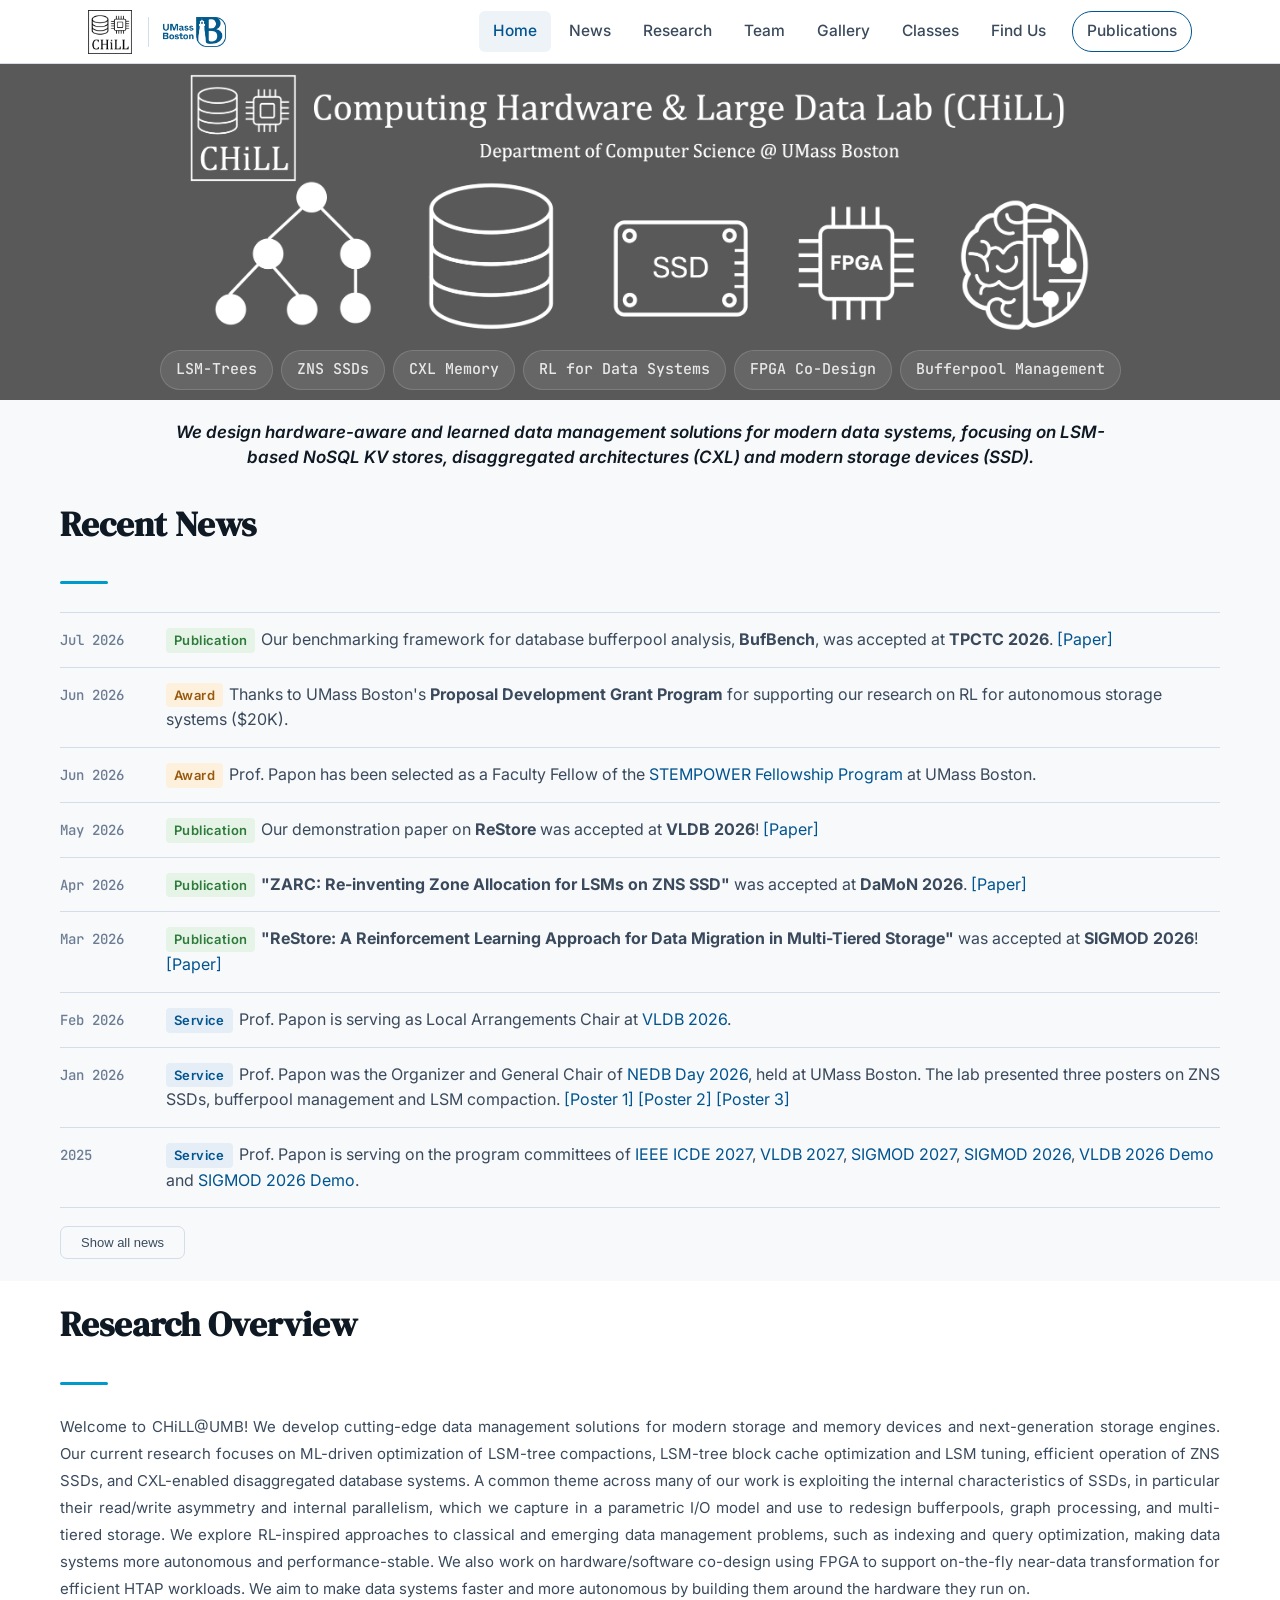
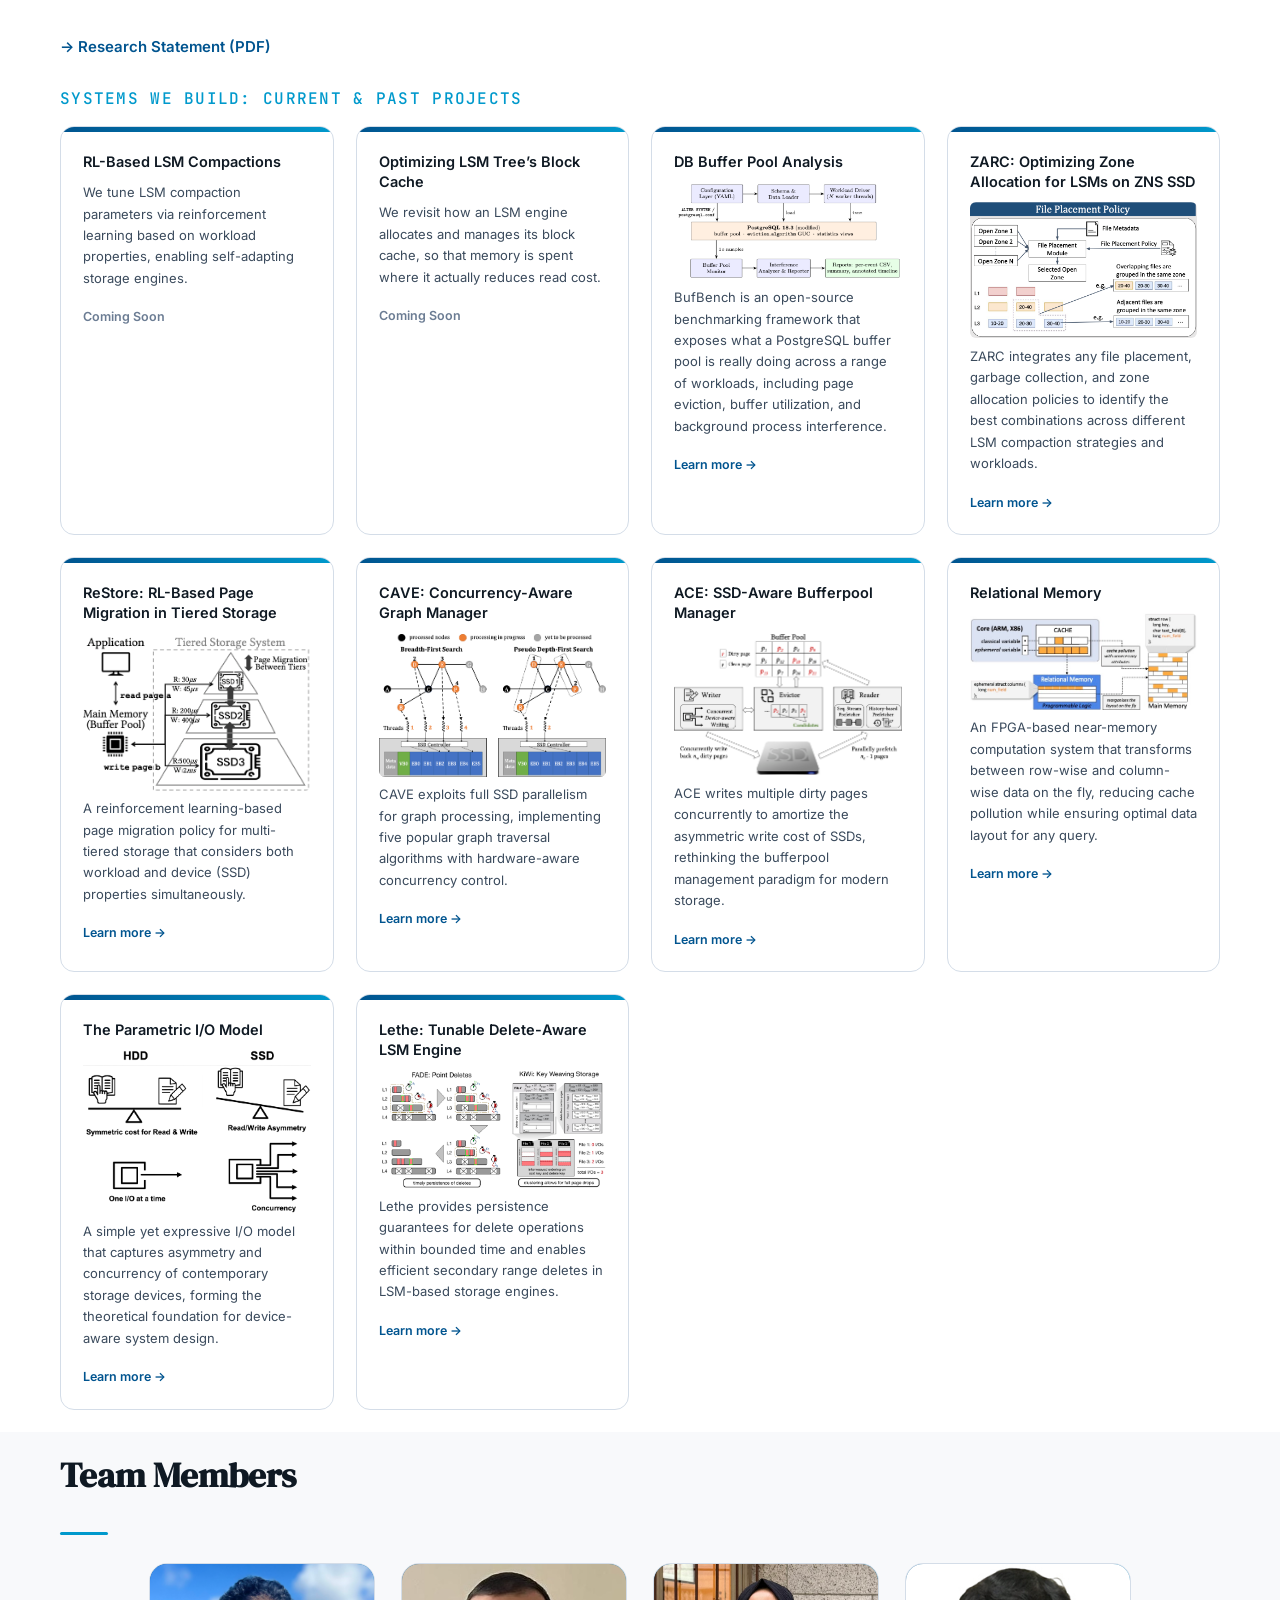
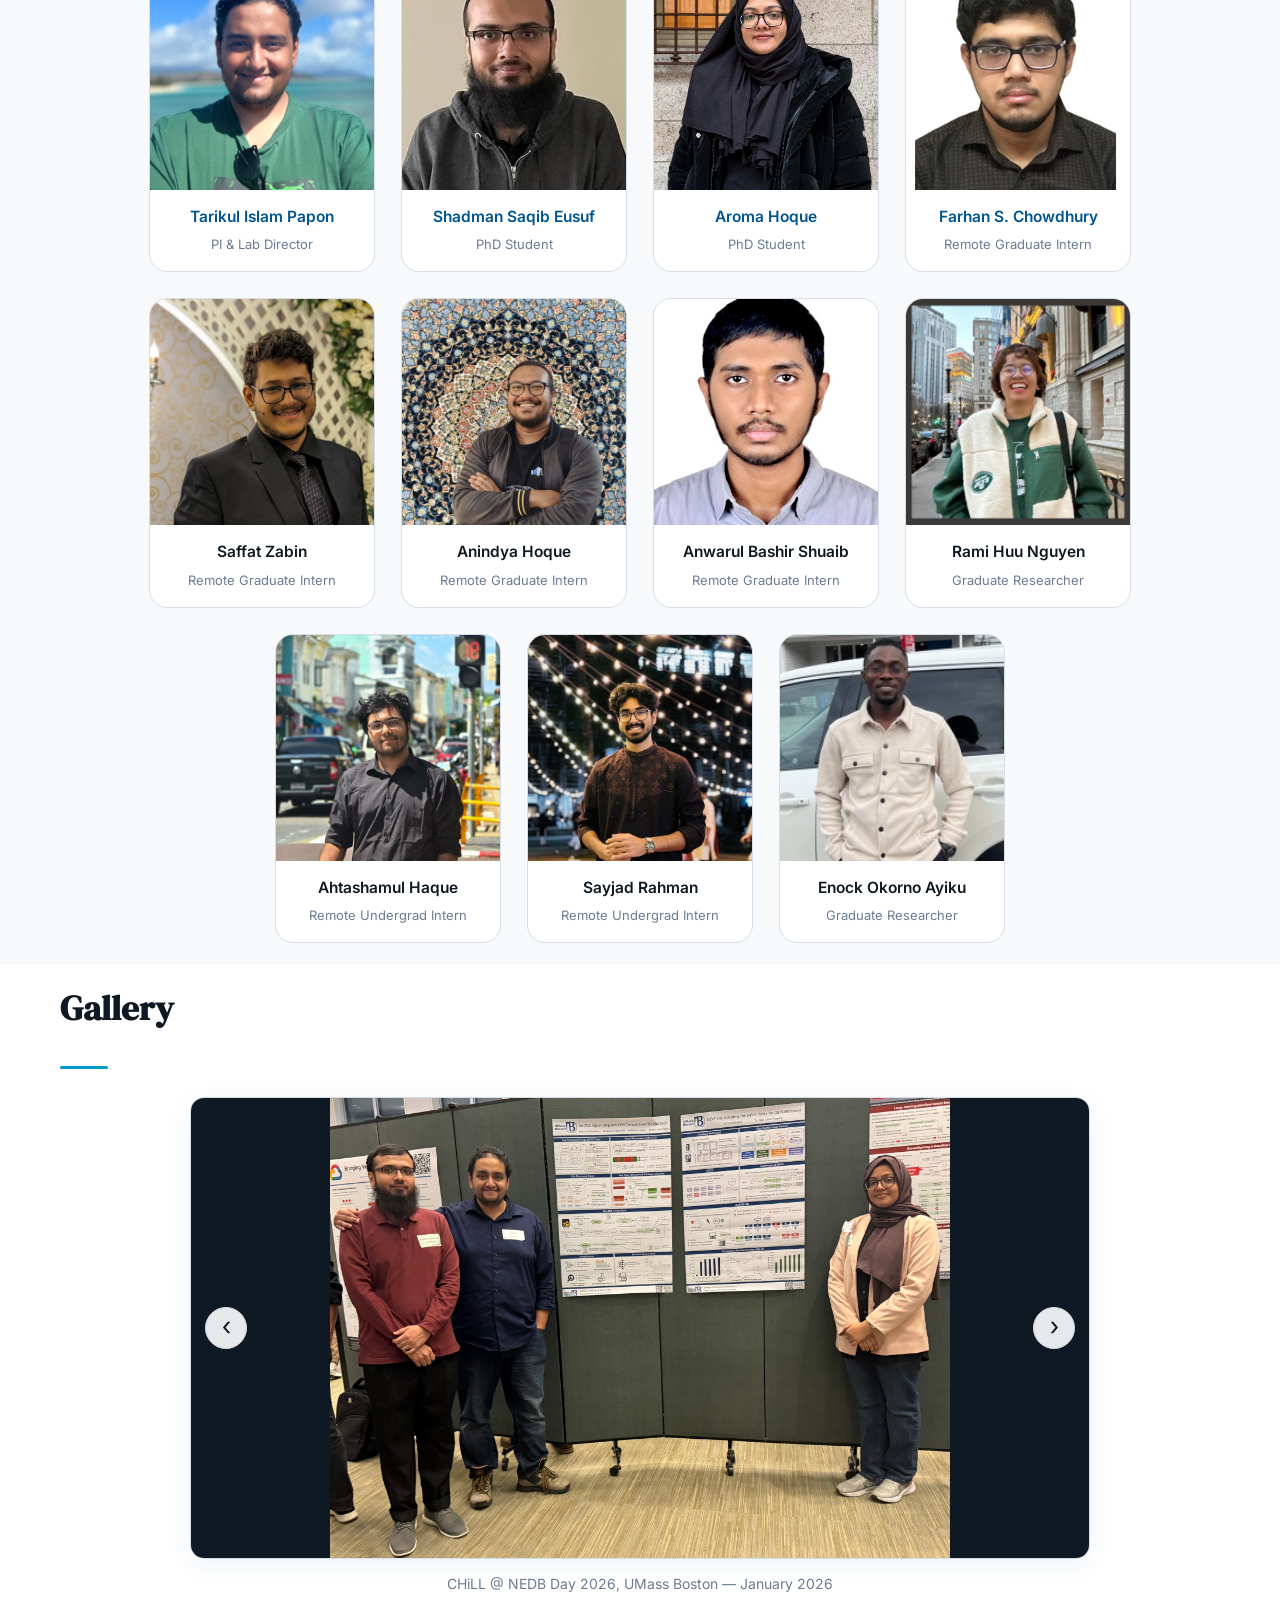
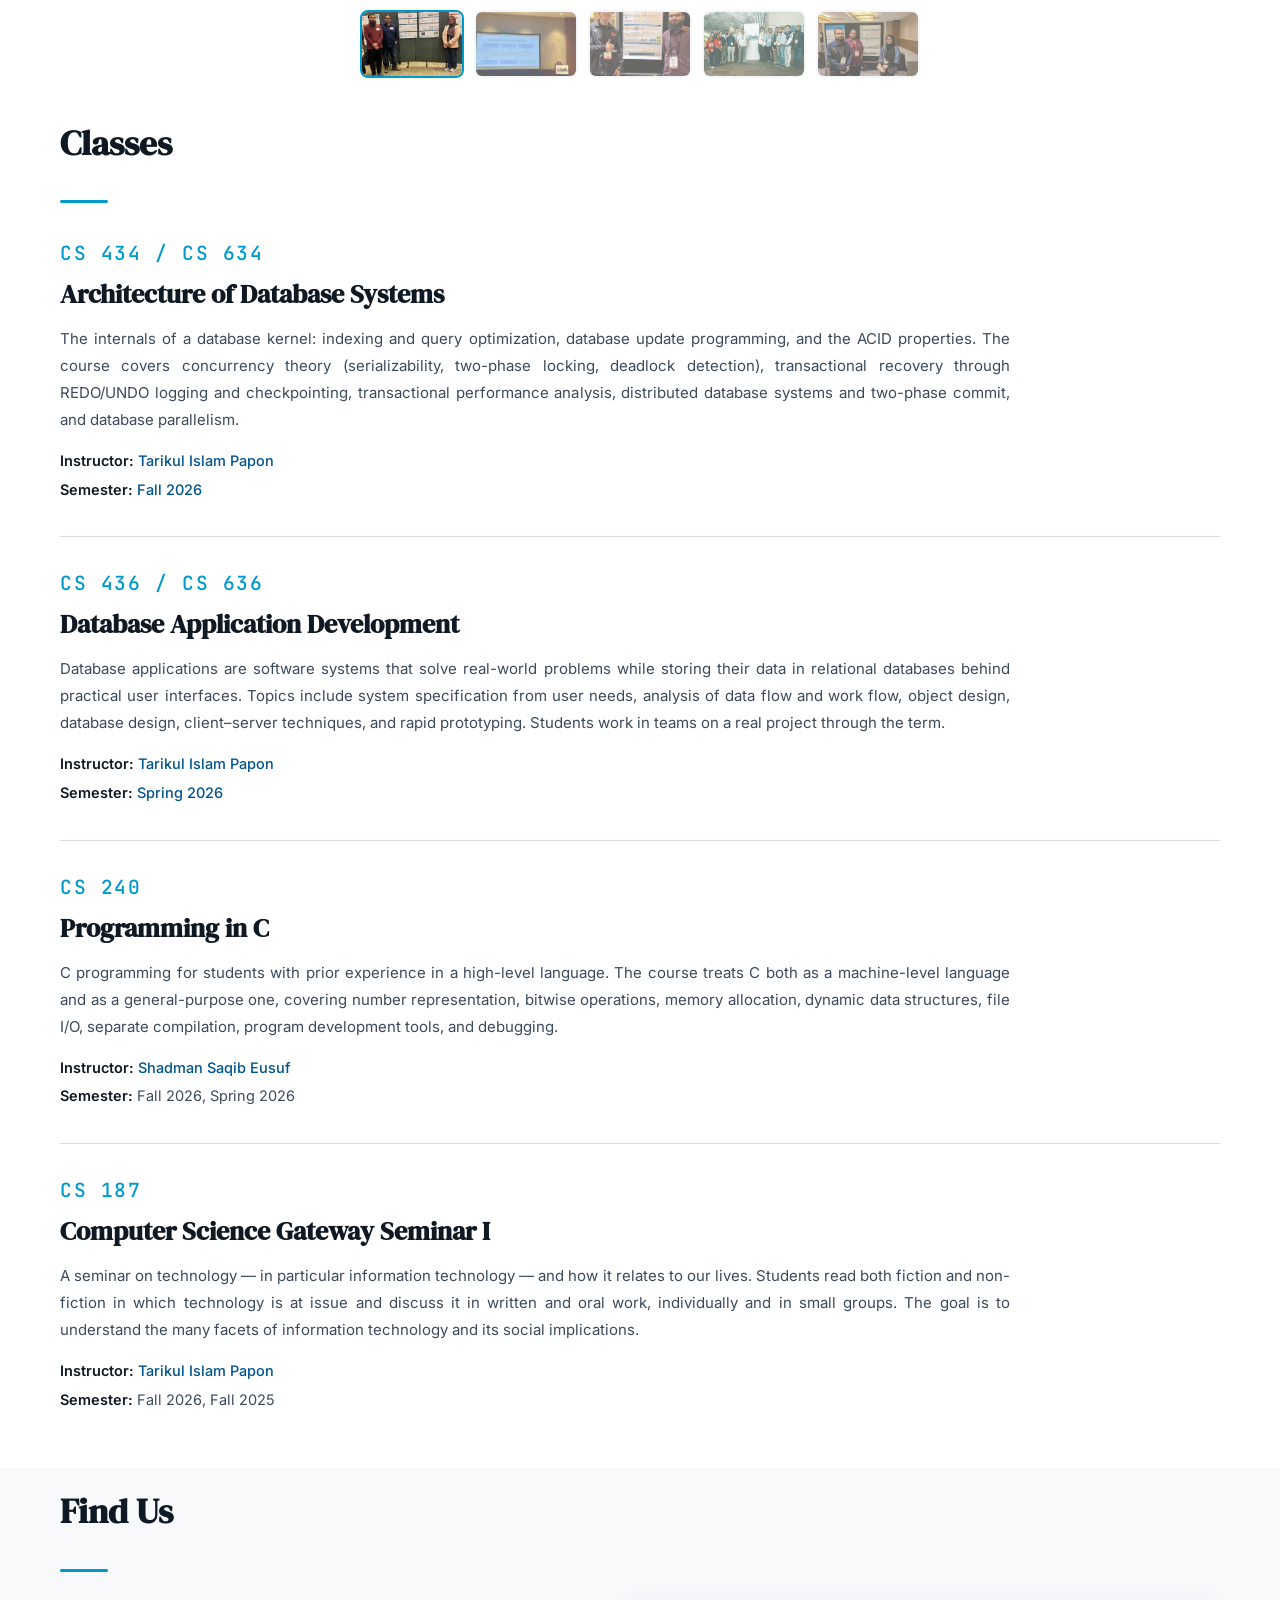
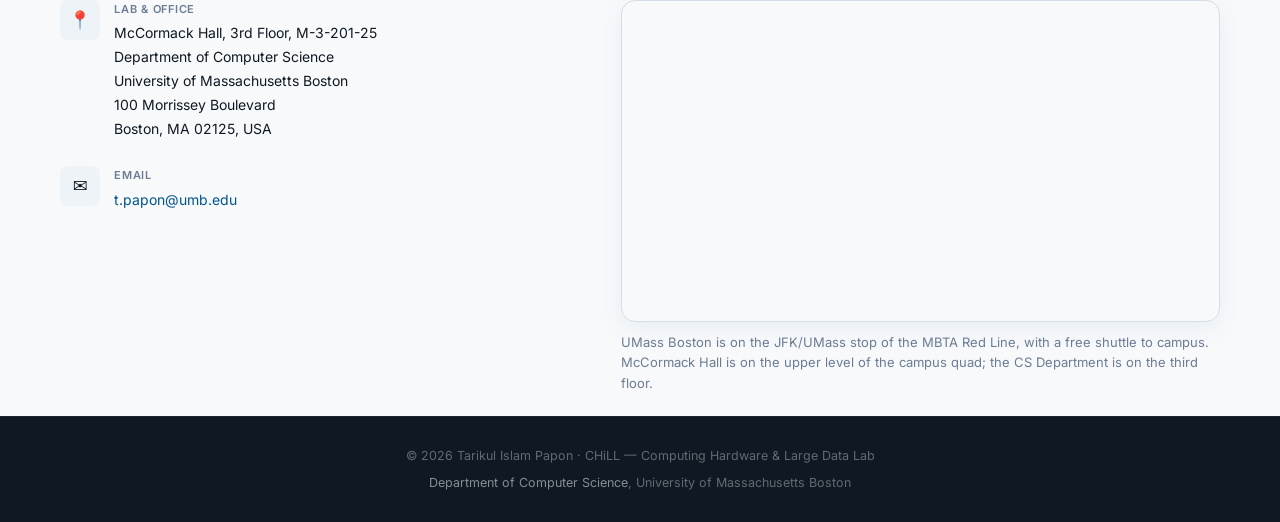
==== commit 62529c3f: "gallery added" ====
--- a/index.html
+++ b/index.html
@@ -9,7 +9,7 @@
   <link rel="preconnect" href="https://fonts.googleapis.com" />
   <link rel="preconnect" href="https://fonts.gstatic.com" crossorigin />
   <link href="https://fonts.googleapis.com/css2?family=Inter:wght@300;400;500;600;700&family=DM+Serif+Display:ital@0;1&family=JetBrains+Mono:wght@400;500&display=swap" rel="stylesheet" />
-  <link rel="stylesheet" href="styles.css?v=17" />
+  <link rel="stylesheet" href="styles.css?v=18" />
 </head>
 <body>
 
@@ -32,6 +32,7 @@
       <a href="index.html#news">News</a>
       <a href="index.html#research">Research</a>
       <a href="index.html#team">Team</a>
+      <a href="index.html#gallery">Gallery</a>
       <a href="index.html#classes">Classes</a>
       <a href="index.html#find-us">Find Us</a>
       <a href="publications.html" class="nav-cv">Publications</a>
@@ -316,6 +317,91 @@
   </div>
 </section>
 
+<!-- ─── Gallery ─────────────────────────────────────────────── -->
+<section class="section section-alt" id="gallery">
+  <div class="container">
+    <h2 class="section-title">Gallery</h2>
+    <div class="divider"></div>
+
+    <div class="gallery">
+      <div class="gallery-stage">
+        <button class="gallery-arrow gallery-prev" type="button" aria-label="Previous photo">&lsaquo;</button>
+        <div class="gallery-frame">
+          <img id="galleryMain" src="images/gallery/nedb_day26.jpeg" alt="CHiLL at NEDB Day 2026" />
+        </div>
+        <button class="gallery-arrow gallery-next" type="button" aria-label="Next photo">&rsaquo;</button>
+      </div>
+      <p class="gallery-caption" id="galleryCaption"></p>
+      <div class="gallery-thumbs" id="galleryThumbs"></div>
+    </div>
+  </div>
+</section>
+
+<script>
+  // ── Gallery: one main photo, prev/next arrows, thumbnail strip ──
+  // To add a photo: drop the file in images/gallery/ and add a line below.
+  (function () {
+    const PHOTOS = [
+      { src: 'images/gallery/nedb_day26.jpeg', caption: 'CHiLL @ NEDB Day 2026, UMass Boston — January 2026' },
+      { src: 'images/gallery/vldb26-1.jpg', caption: 'Aroma presenting BufBench @ VLDB 2026, Boston - Sept 2026' },
+      { src: 'images/gallery/vldb26-2.jpg', caption: 'Shadman and Tianru demonstrating ReStore @ VLDB 2026, Boston - Sept 2026' },
+      { src: 'images/gallery/vldb26-3.jpg', caption: 'DiSC Lab from BU, SSD Lab from Brandeis and CHiLL from UMB @ VLDB 2026, Boston - Sept 2026' },
+      { src: 'images/gallery/vldb26-4.jpg', caption: 'CHiLL @ VLDB 2026, Boston - Sept 2026' },
+    ];
+
+    const root = document.getElementById('gallery');
+    if (!root || !PHOTOS.length) return;
+
+    const mainEl   = document.getElementById('galleryMain');
+    const capEl    = document.getElementById('galleryCaption');
+    const thumbsEl = document.getElementById('galleryThumbs');
+    const prevBtn  = root.querySelector('.gallery-prev');
+    const nextBtn  = root.querySelector('.gallery-next');
+    let idx = 0;
+
+    PHOTOS.forEach((p, i) => {
+      const btn = document.createElement('button');
+      btn.type = 'button';
+      btn.className = 'gallery-thumb';
+      btn.setAttribute('aria-label', 'Show photo ' + (i + 1) + ' of ' + PHOTOS.length);
+      const im = document.createElement('img');
+      im.src = p.src;
+      im.alt = p.caption || '';
+      im.loading = 'lazy';
+      btn.appendChild(im);
+      btn.addEventListener('click', () => show(i));
+      thumbsEl.appendChild(btn);
+    });
+    const thumbs = Array.from(thumbsEl.children);
+
+    function show(i) {
+      idx = (i + PHOTOS.length) % PHOTOS.length;
+      const p = PHOTOS[idx];
+      mainEl.src = p.src;
+      mainEl.alt = p.caption || '';
+      capEl.textContent = p.caption || '';
+      thumbs.forEach((t, k) => t.classList.toggle('active', k === idx));
+    }
+
+    prevBtn.addEventListener('click', () => show(idx - 1));
+    nextBtn.addEventListener('click', () => show(idx + 1));
+
+    // Left/right keys once something inside the gallery has focus.
+    root.addEventListener('keydown', e => {
+      if (e.key === 'ArrowLeft')  { e.preventDefault(); show(idx - 1); }
+      if (e.key === 'ArrowRight') { e.preventDefault(); show(idx + 1); }
+    });
+
+    if (PHOTOS.length < 2) {
+      prevBtn.hidden = true;
+      nextBtn.hidden = true;
+      thumbsEl.hidden = true;
+    }
+
+    show(0);
+  })();
+</script>
+
 <!-- ─── Classes ────────────────────────────────────────────────── -->
 <section class="section section-alt" id="classes">
   <div class="container">
@@ -370,7 +456,7 @@
           <div>
             <div class="contact-label">Lab &amp; Office</div>
             <div class="contact-value">
-              McCormack Hall, 3rd Floor, M-3-201-28<br/>
+              McCormack Hall, 3rd Floor, M-3-201-25<br/>
               Department of Computer Science<br/>
               University of Massachusetts Boston<br/>
               100 Morrissey Boulevard<br/>
--- a/styles.css
+++ b/styles.css
@@ -484,6 +484,83 @@
       padding: 0 2px;
     }
 
+    /* ── Gallery ───────────────────────────────────── */
+    .gallery { max-width: 900px; margin: 0 auto; }
+
+    .gallery-stage {
+      position: relative;
+      border: 1px solid var(--border);
+      border-radius: var(--card-radius);
+      overflow: hidden;
+      box-shadow: 0 6px 24px rgba(0,84,143,0.07);
+    }
+    .gallery-frame {
+      height: 460px;
+      background: var(--ink);
+      display: flex; align-items: center; justify-content: center;
+    }
+    .gallery-frame img {
+      max-width: 100%; max-height: 100%;
+      width: auto; height: auto;
+      object-fit: contain; display: block;
+    }
+
+    .gallery-arrow {
+      position: absolute; top: 50%; transform: translateY(-50%);
+      z-index: 2;
+      width: 42px; height: 42px; padding: 0 0 3px;
+      border-radius: 50%;
+      display: flex; align-items: center; justify-content: center;
+      background: rgba(255,255,255,0.9);
+      border: 1px solid var(--border);
+      color: var(--ink); font-size: 26px; line-height: 1;
+      font-family: 'Inter', system-ui, sans-serif;
+      cursor: pointer;
+      transition: background 0.15s, color 0.15s, box-shadow 0.15s;
+    }
+    .gallery-arrow:hover {
+      background: var(--white); color: var(--accent2);
+      box-shadow: 0 4px 14px rgba(0,0,0,0.18);
+    }
+    .gallery-arrow:focus-visible {
+      outline: none; box-shadow: 0 0 0 3px var(--accent-glow);
+    }
+    .gallery-prev { left: 14px; }
+    .gallery-next { right: 14px; }
+
+    .gallery-caption {
+      text-align: center; font-size: 14px; color: var(--ink-muted);
+      line-height: 1.5; margin-top: 14px; min-height: 21px;
+    }
+
+    .gallery-thumbs {
+      display: flex; flex-wrap: wrap; justify-content: center;
+      gap: 10px; margin-top: 16px;
+    }
+    .gallery-thumb {
+      width: 104px; height: 68px; padding: 0;
+      background: var(--surface);
+      border: 2px solid transparent; border-radius: 8px;
+      overflow: hidden; cursor: pointer; opacity: 0.6;
+      transition: opacity 0.18s, border-color 0.18s, transform 0.18s;
+    }
+    .gallery-thumb img { width: 100%; height: 100%; object-fit: cover; display: block; }
+    .gallery-thumb:hover { opacity: 1; transform: translateY(-2px); }
+    .gallery-thumb.active { opacity: 1; border-color: var(--accent2); }
+    .gallery-thumb:focus-visible {
+      outline: none; opacity: 1; box-shadow: 0 0 0 3px var(--accent-glow);
+    }
+
+    .gallery-arrow[hidden], .gallery-thumbs[hidden] { display: none; }
+
+    @media (max-width: 768px) {
+      .gallery-frame { height: 260px; }
+      .gallery-arrow { width: 34px; height: 34px; font-size: 21px; }
+      .gallery-prev { left: 8px; }
+      .gallery-next { right: 8px; }
+      .gallery-thumb { width: 78px; height: 52px; }
+    }
+
     /* ── Footer ────────────────────────────────────────────────── */
     .footer {
       background: var(--ink);
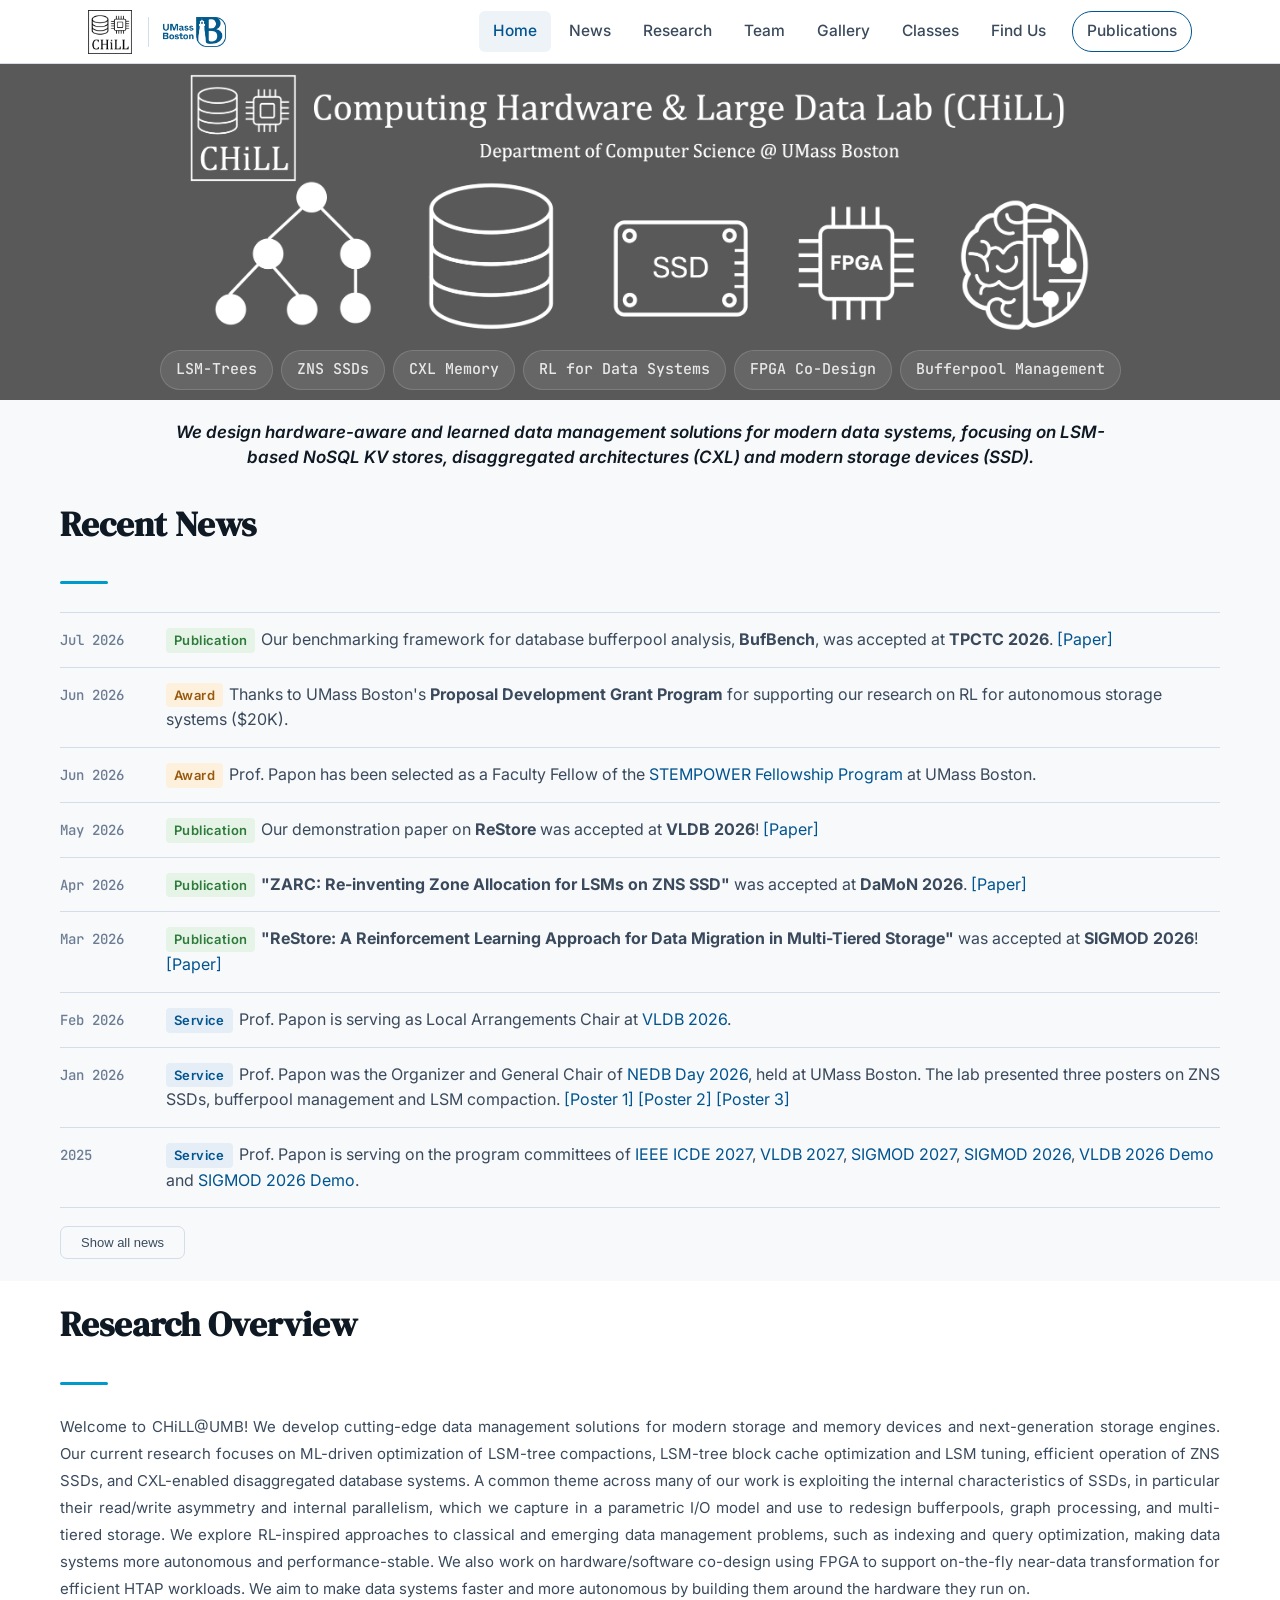
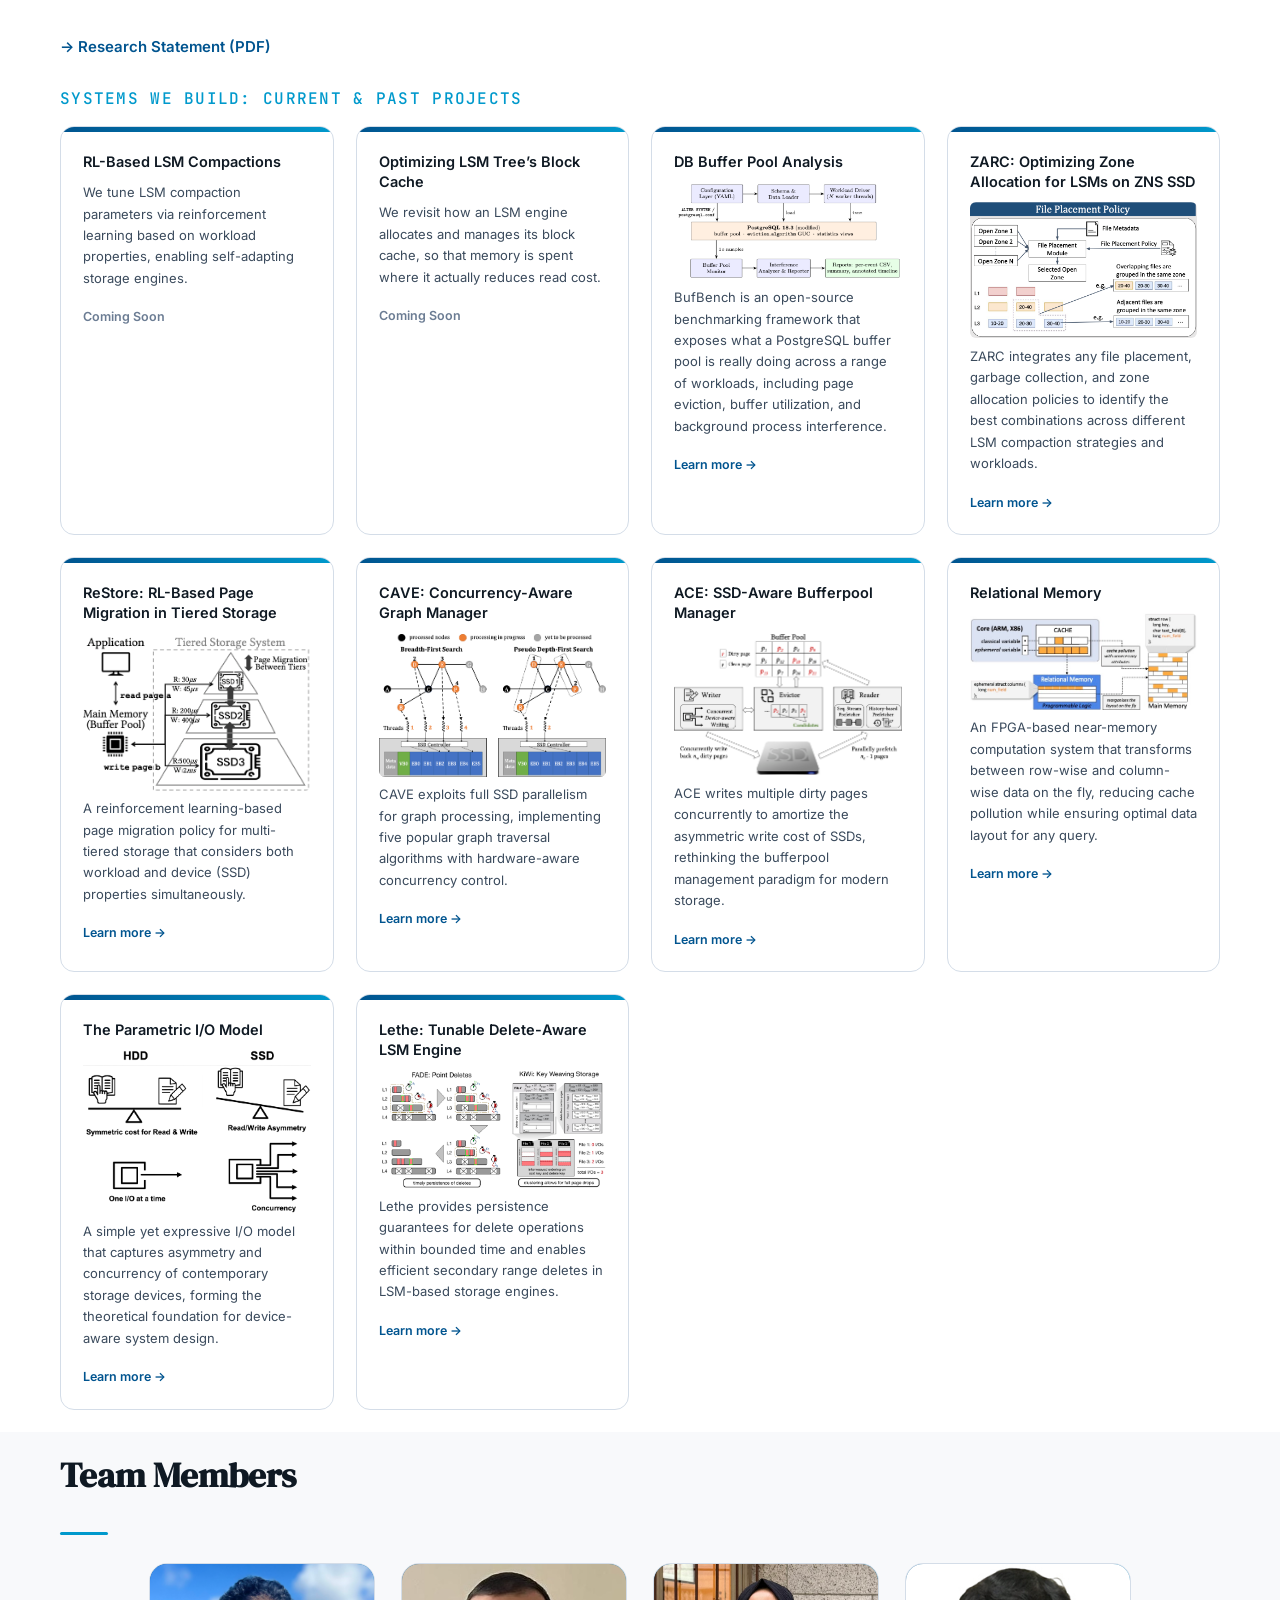
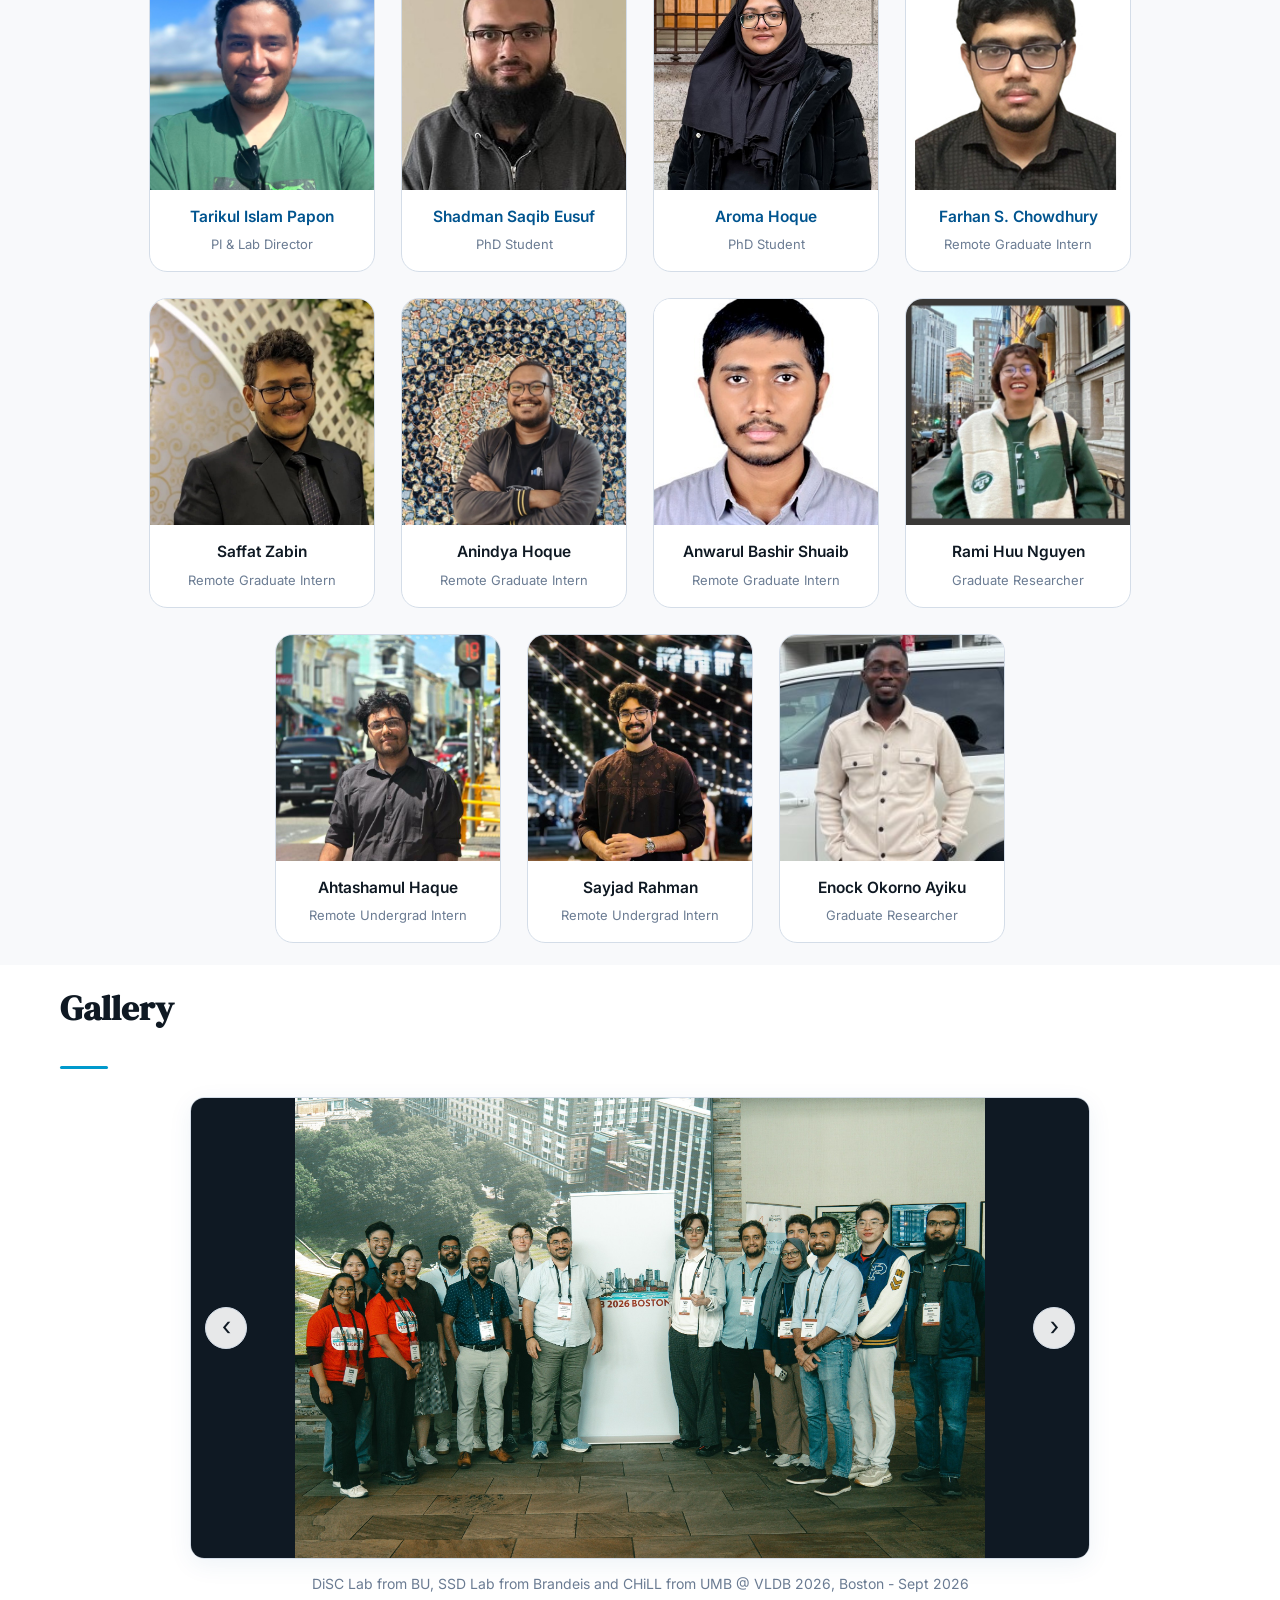
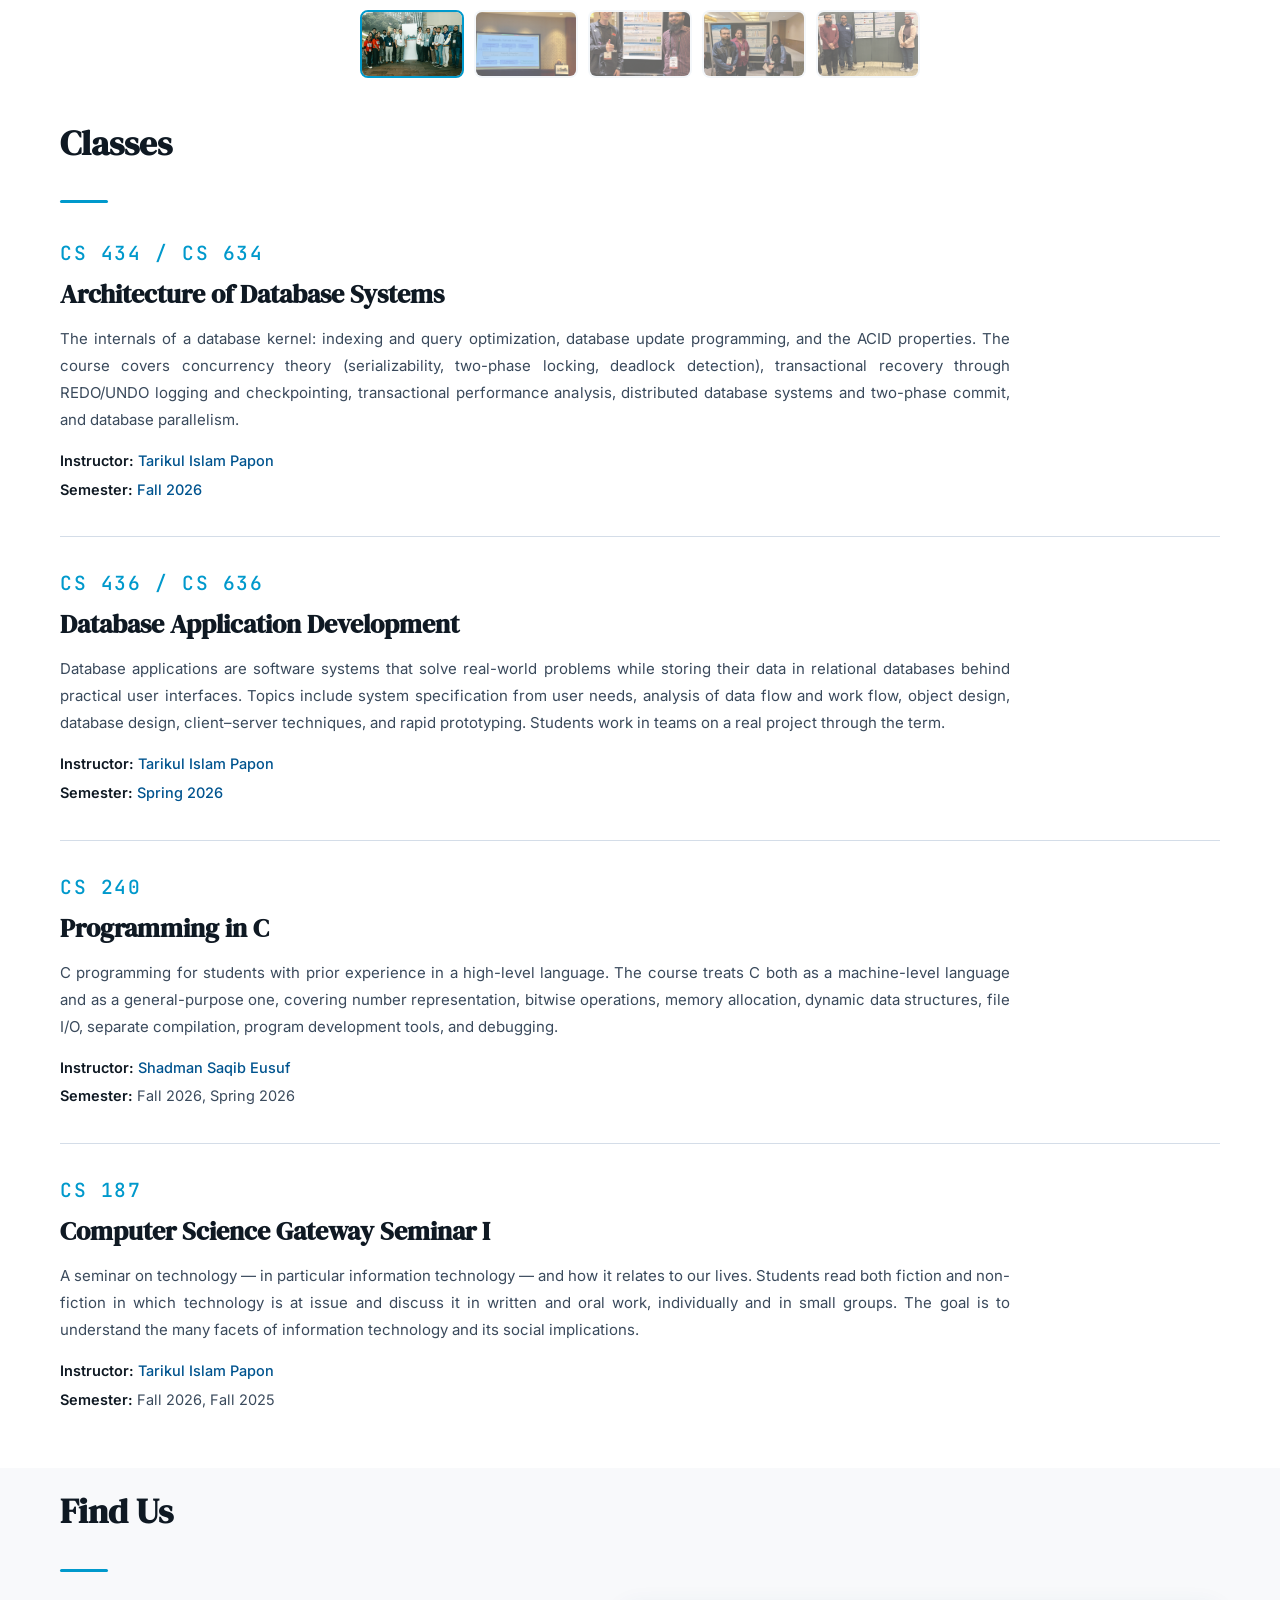
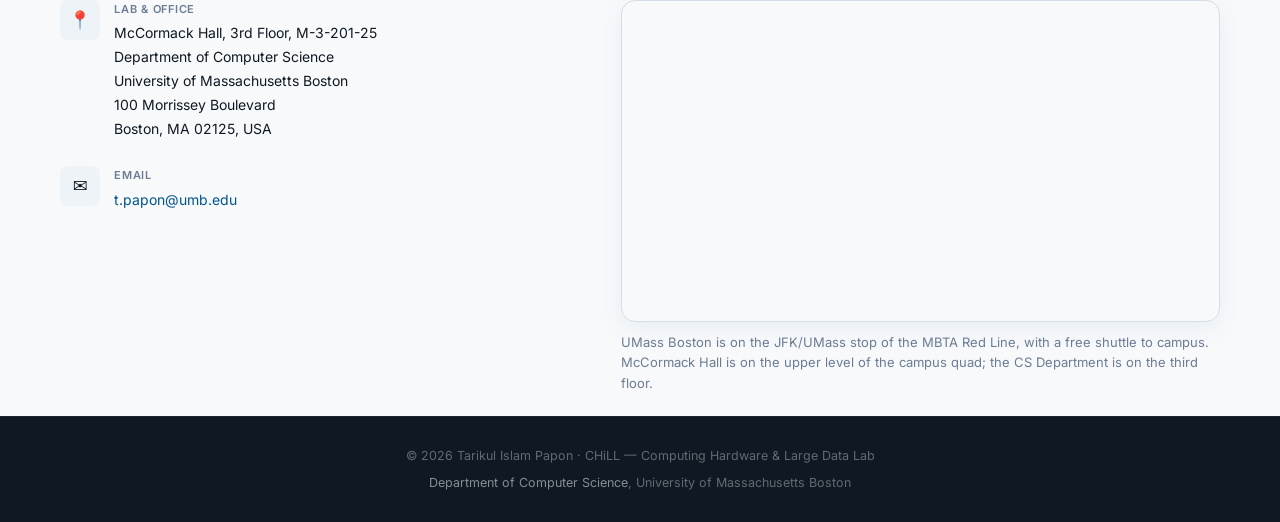
==== commit fbe42de2: "gallery recency updated" ====
--- a/index.html
+++ b/index.html
@@ -342,11 +342,11 @@
   // To add a photo: drop the file in images/gallery/ and add a line below.
   (function () {
     const PHOTOS = [
+      { src: 'images/gallery/vldb26-3.jpg', caption: 'DiSC Lab from BU, SSD Lab from Brandeis and CHiLL from UMB @ VLDB 2026, Boston - Sept 2026' },
+      { src: 'images/gallery/vldb26-1.jpg', caption: 'Aroma presenting BufBench @ VLDB 2026, Boston - Sept 2026' },
+      { src: 'images/gallery/vldb26-2.jpg', caption: 'Shadman and Tianru demonstrating ReStore @ VLDB 2026, Boston - Sept 2026' },      
+      { src: 'images/gallery/vldb26-4.jpg', caption: 'CHiLL @ VLDB 2026, Boston - Sept 2026' },
       { src: 'images/gallery/nedb_day26.jpeg', caption: 'CHiLL @ NEDB Day 2026, UMass Boston — January 2026' },
-      { src: 'images/gallery/vldb26-1.jpg', caption: 'Aroma presenting BufBench @ VLDB 2026, Boston - Sept 2026' },
-      { src: 'images/gallery/vldb26-2.jpg', caption: 'Shadman and Tianru demonstrating ReStore @ VLDB 2026, Boston - Sept 2026' },
-      { src: 'images/gallery/vldb26-3.jpg', caption: 'DiSC Lab from BU, SSD Lab from Brandeis and CHiLL from UMB @ VLDB 2026, Boston - Sept 2026' },
-      { src: 'images/gallery/vldb26-4.jpg', caption: 'CHiLL @ VLDB 2026, Boston - Sept 2026' },
     ];
 
     const root = document.getElementById('gallery');
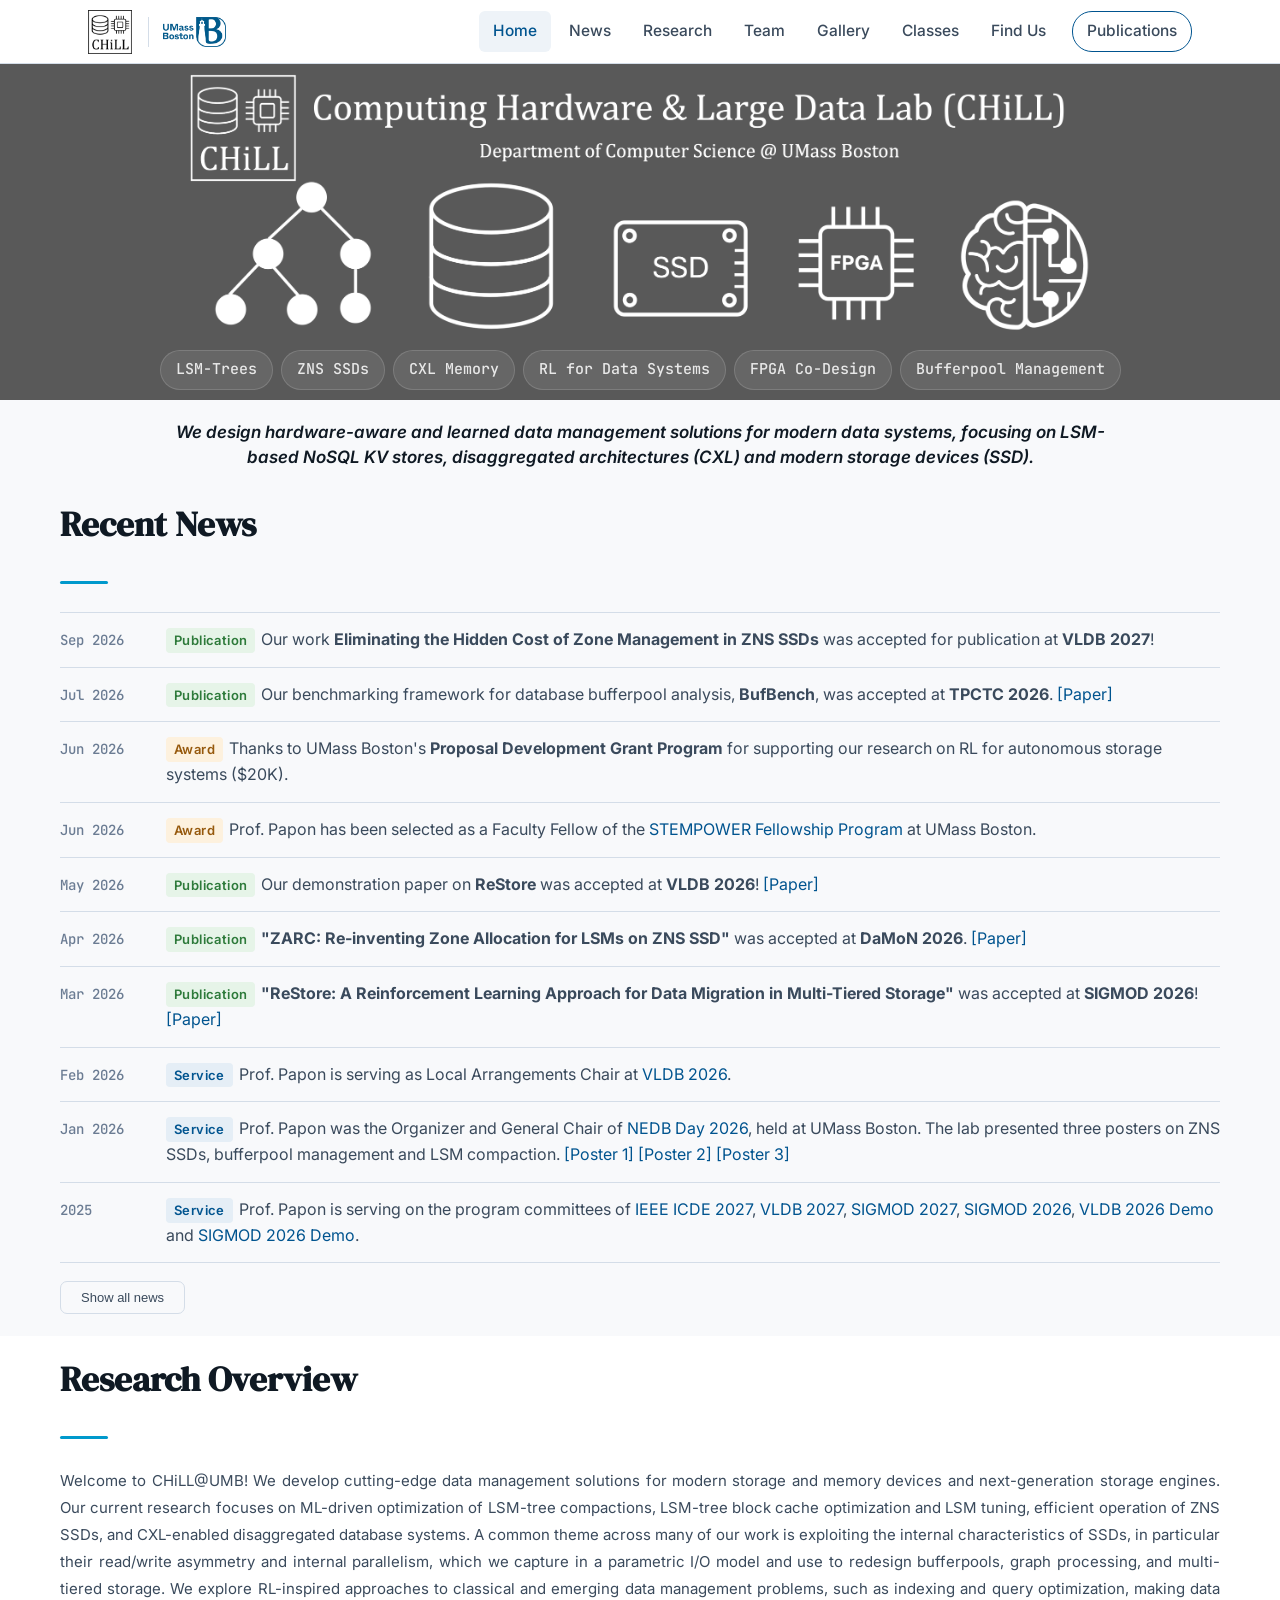
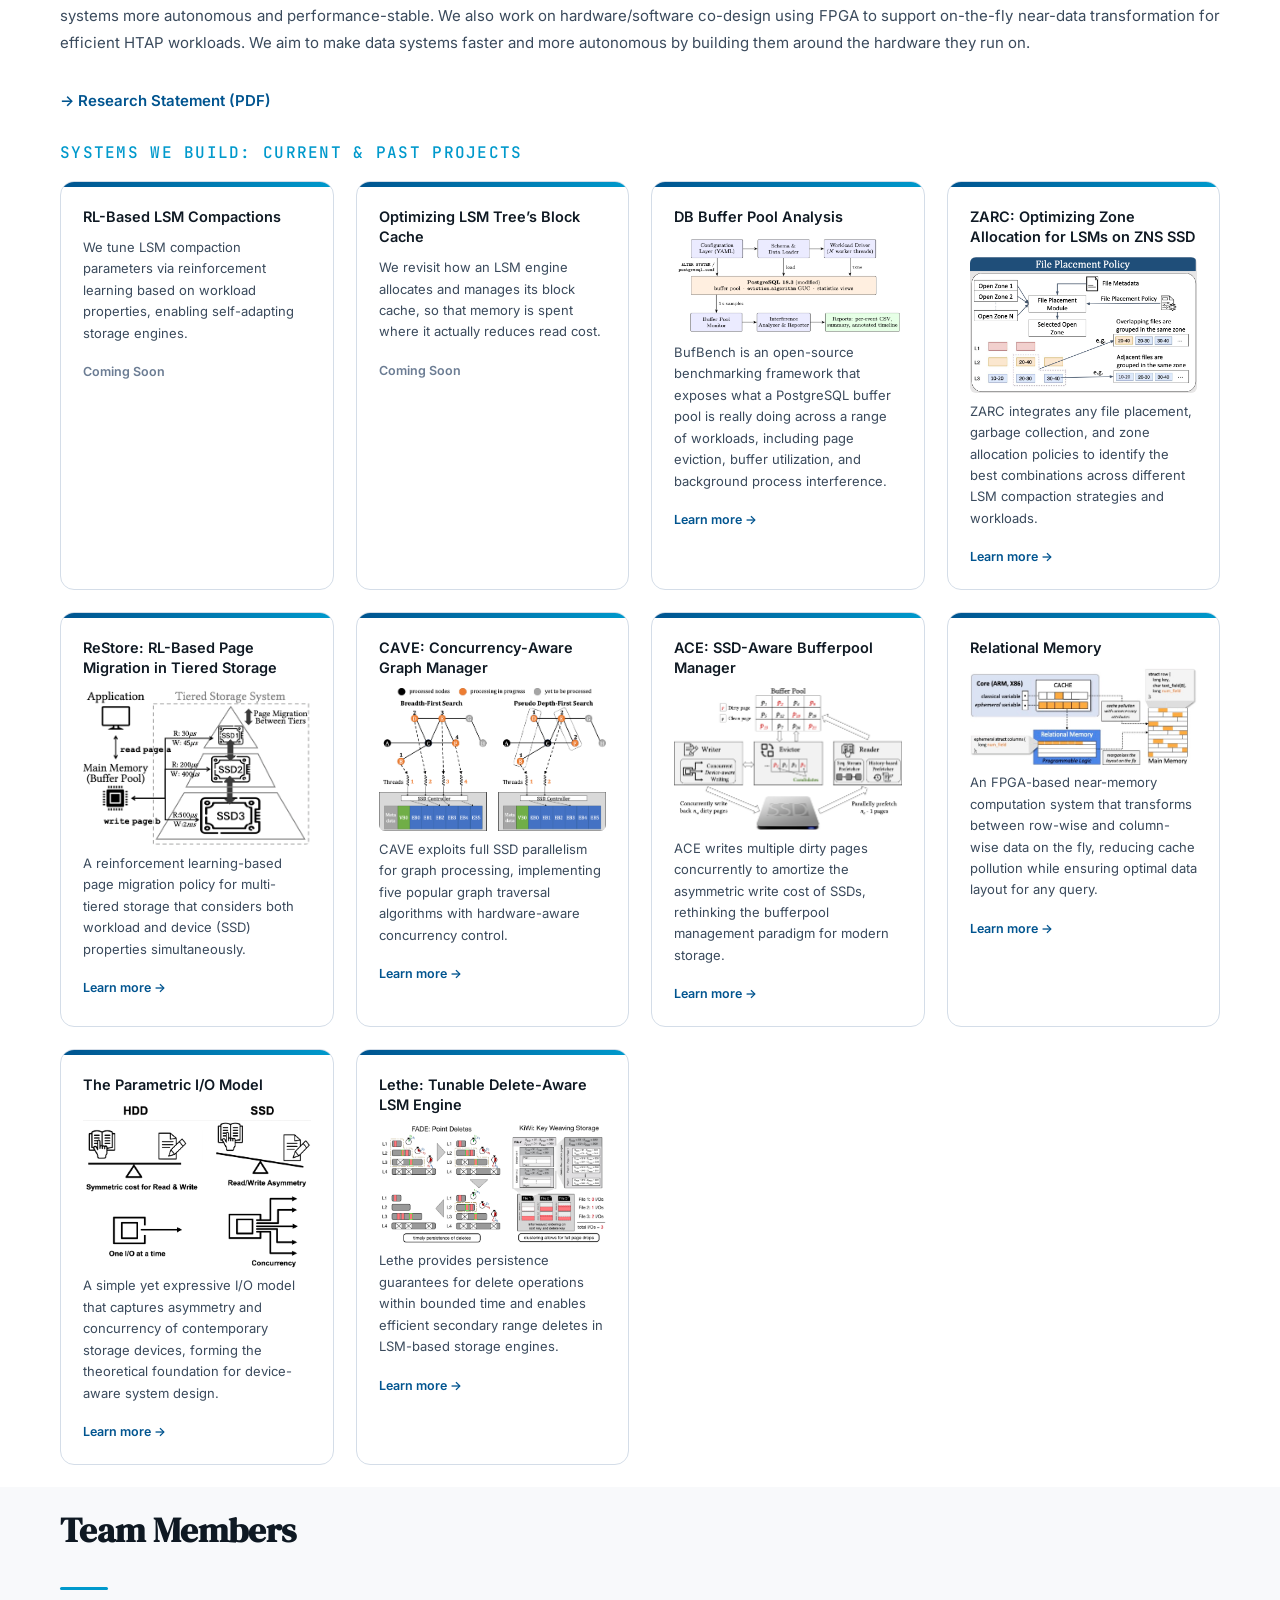
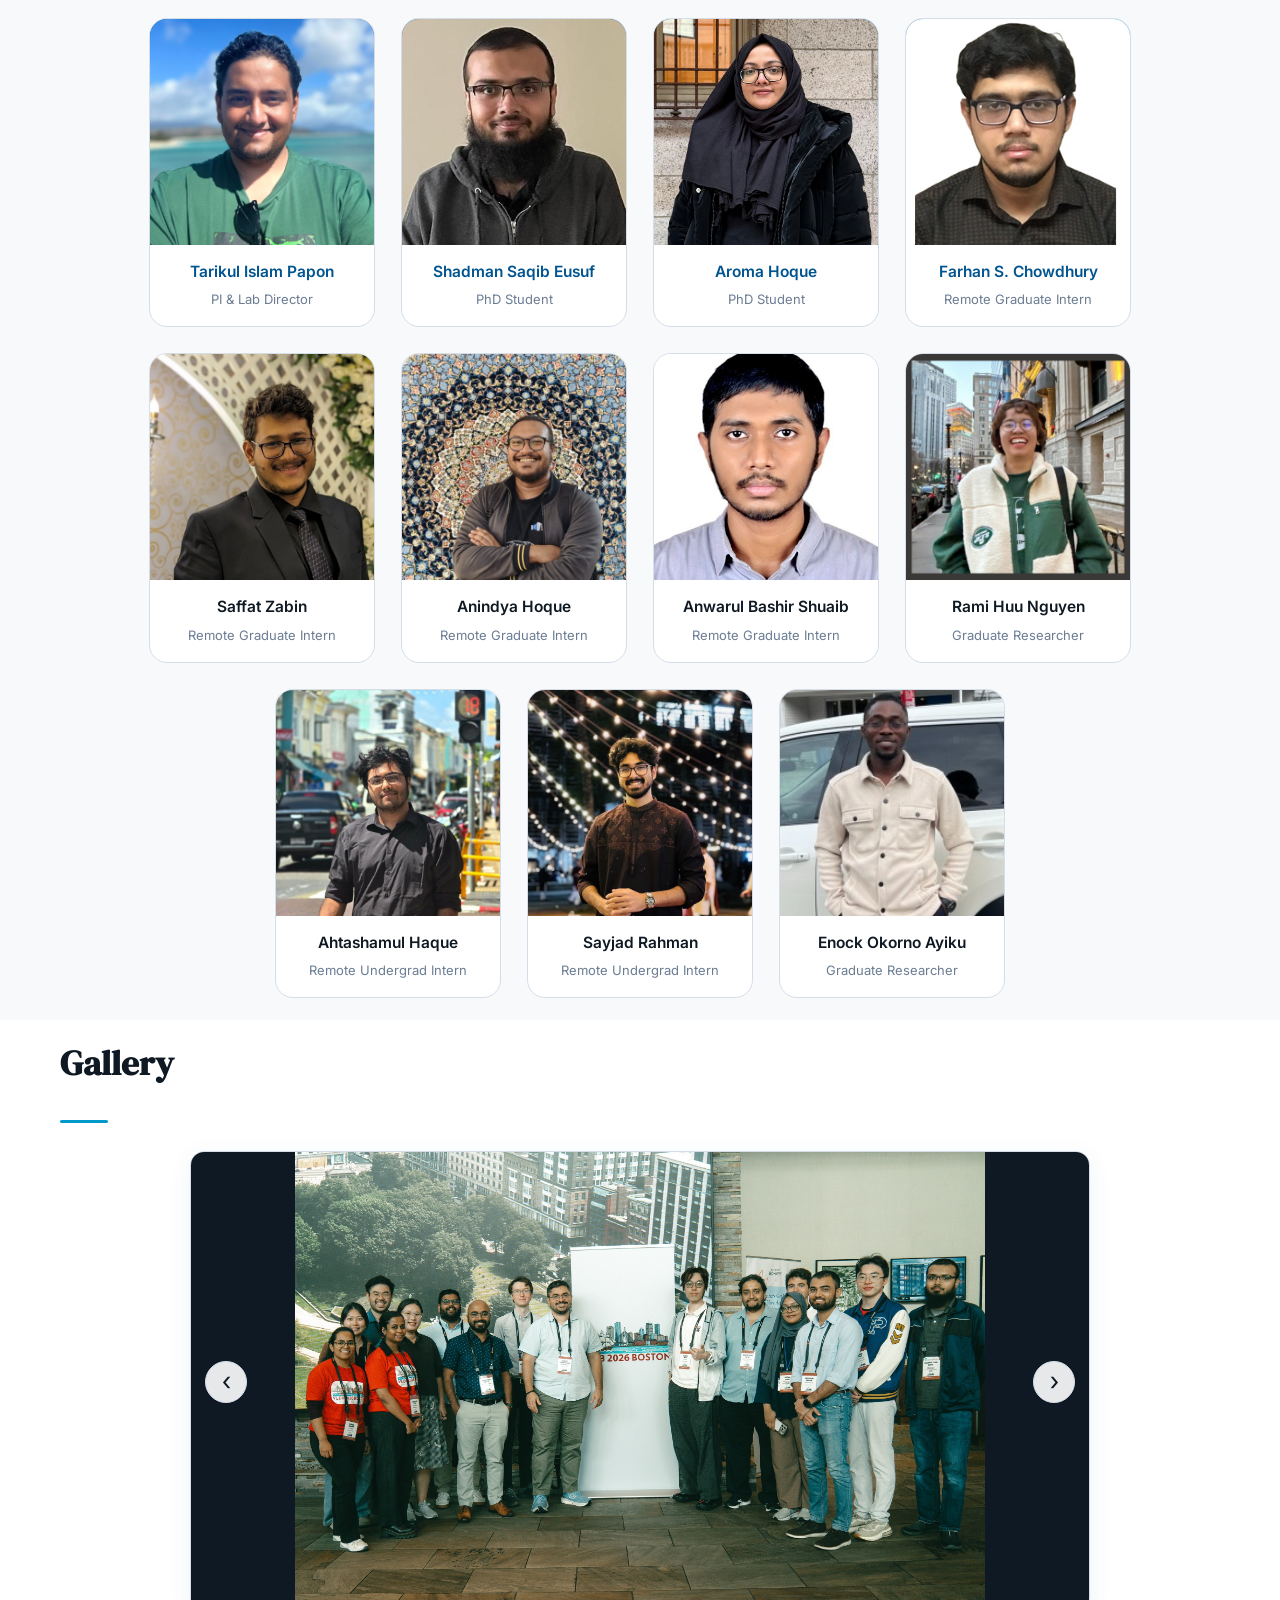
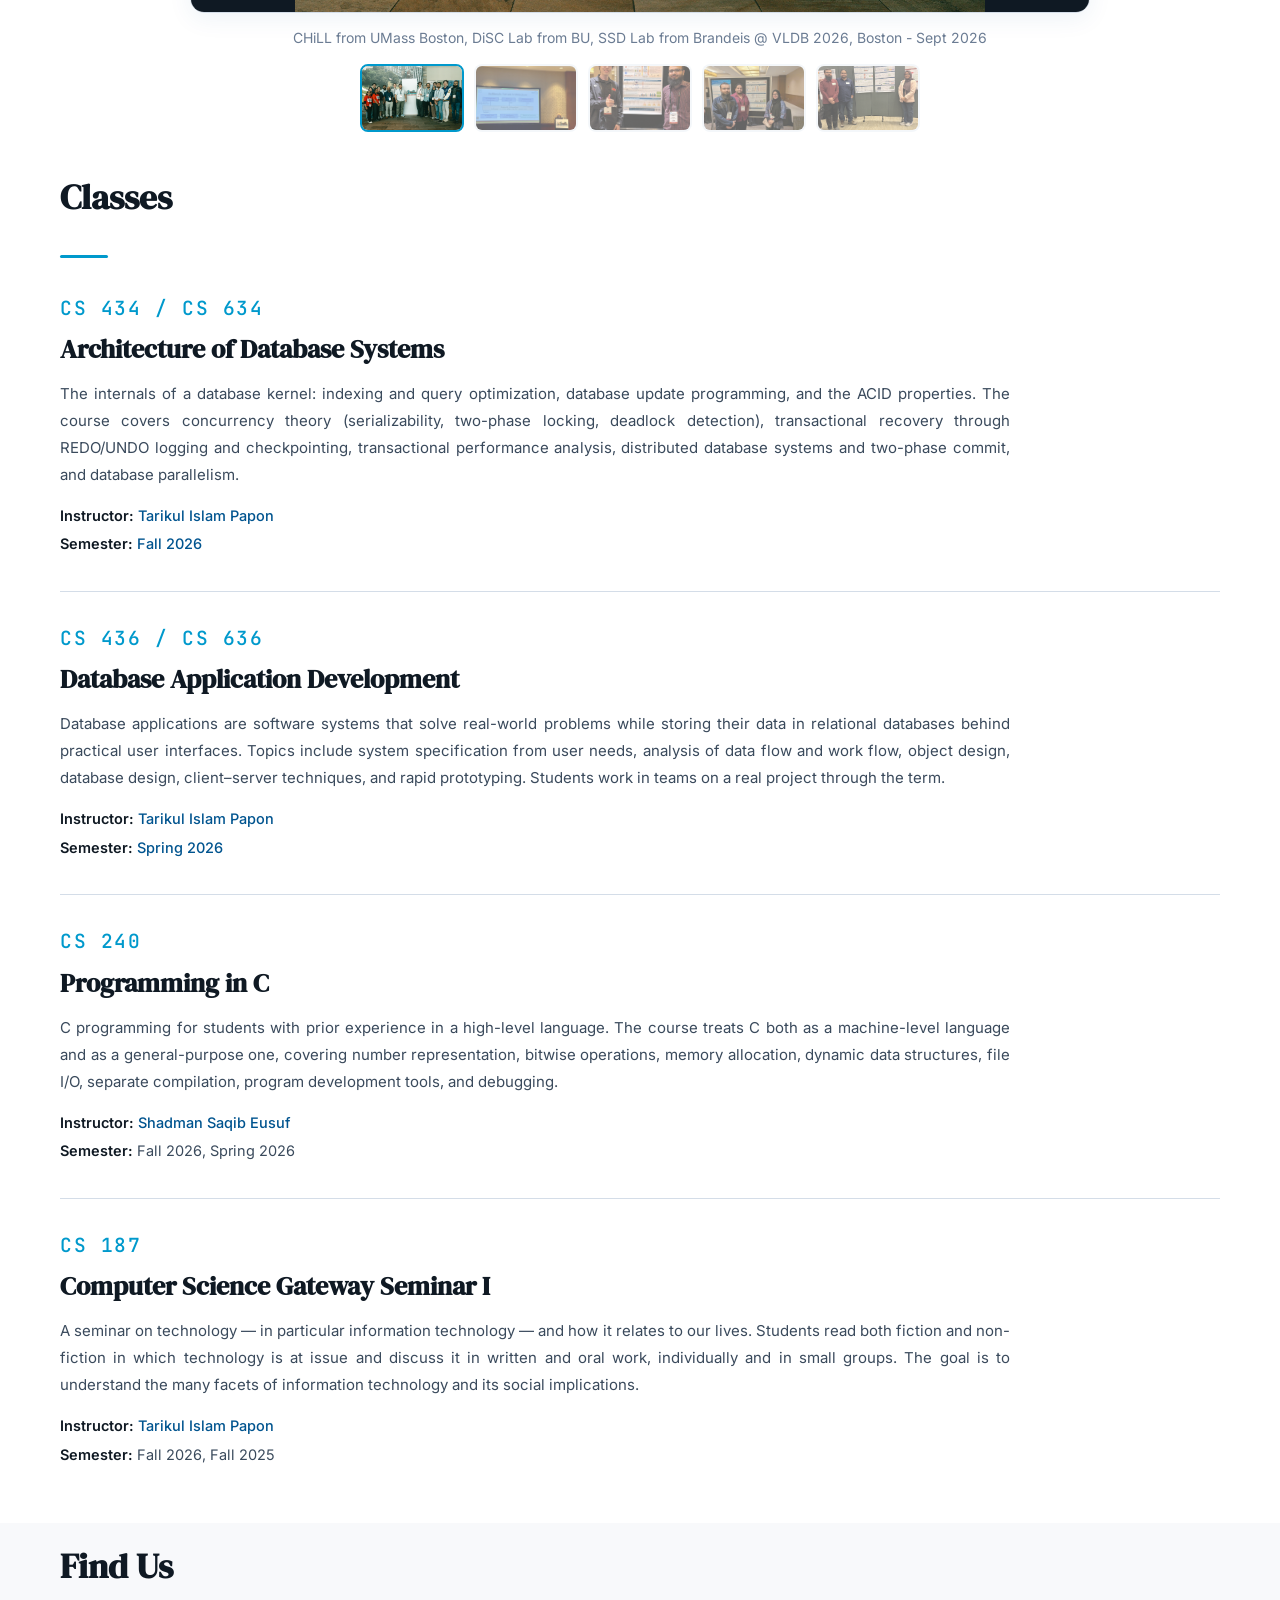
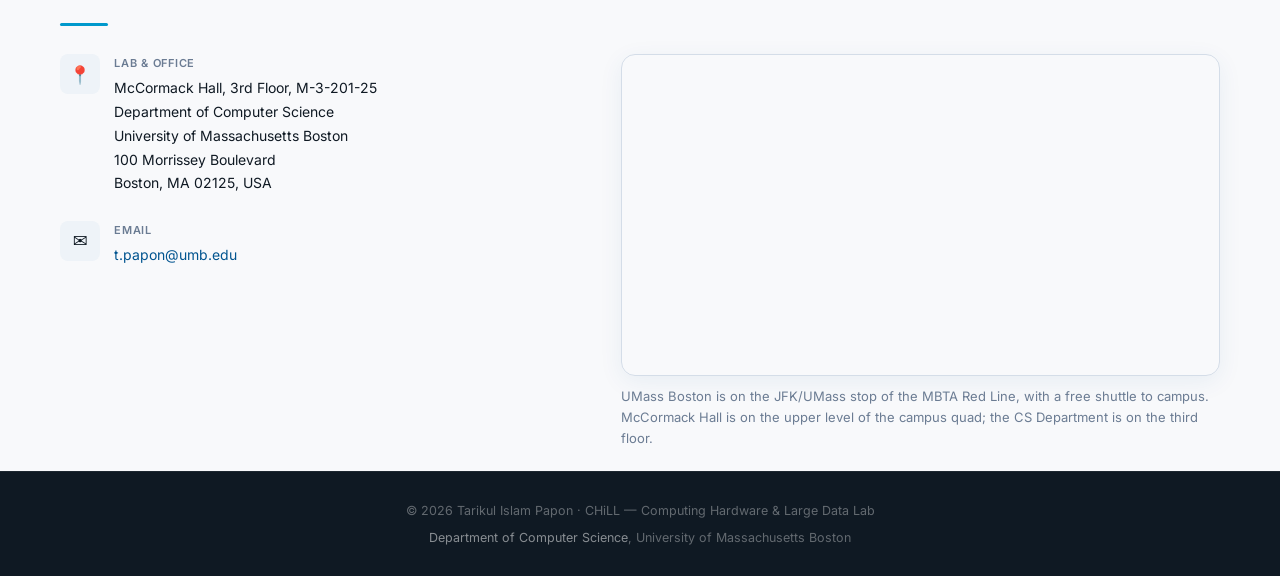
==== commit 0e1f132b: "news & new pub added" ====
--- a/index.html
+++ b/index.html
@@ -69,6 +69,10 @@
     <div class="news-list">
 
       <div class="news-item">
+        <div class="news-date">Sep 2026</div>
+        <div class="news-text"><span class="badge badge-pub">Publication</span>Our work <strong>Eliminating the Hidden Cost of Zone Management in ZNS SSDs</strong> was accepted for publication at <strong>VLDB 2027</strong>! </div>
+      </div>
+      <div class="news-item">
         <div class="news-date">Jul 2026</div>
         <div class="news-text"><span class="badge badge-pub">Publication</span>Our benchmarking framework for database bufferpool analysis, <strong>BufBench</strong>, was accepted at <strong>TPCTC 2026</strong>. <a href="pdfs/bufbench.pdf" target="_blank">[Paper]</a></div>
       </div>
@@ -342,7 +346,7 @@
   // To add a photo: drop the file in images/gallery/ and add a line below.
   (function () {
     const PHOTOS = [
-      { src: 'images/gallery/vldb26-3.jpg', caption: 'DiSC Lab from BU, SSD Lab from Brandeis and CHiLL from UMB @ VLDB 2026, Boston - Sept 2026' },
+      { src: 'images/gallery/vldb26-3.jpg', caption: 'CHiLL from UMass Boston, DiSC Lab from BU, SSD Lab from Brandeis @ VLDB 2026, Boston - Sept 2026' },
       { src: 'images/gallery/vldb26-1.jpg', caption: 'Aroma presenting BufBench @ VLDB 2026, Boston - Sept 2026' },
       { src: 'images/gallery/vldb26-2.jpg', caption: 'Shadman and Tianru demonstrating ReStore @ VLDB 2026, Boston - Sept 2026' },      
       { src: 'images/gallery/vldb26-4.jpg', caption: 'CHiLL @ VLDB 2026, Boston - Sept 2026' },
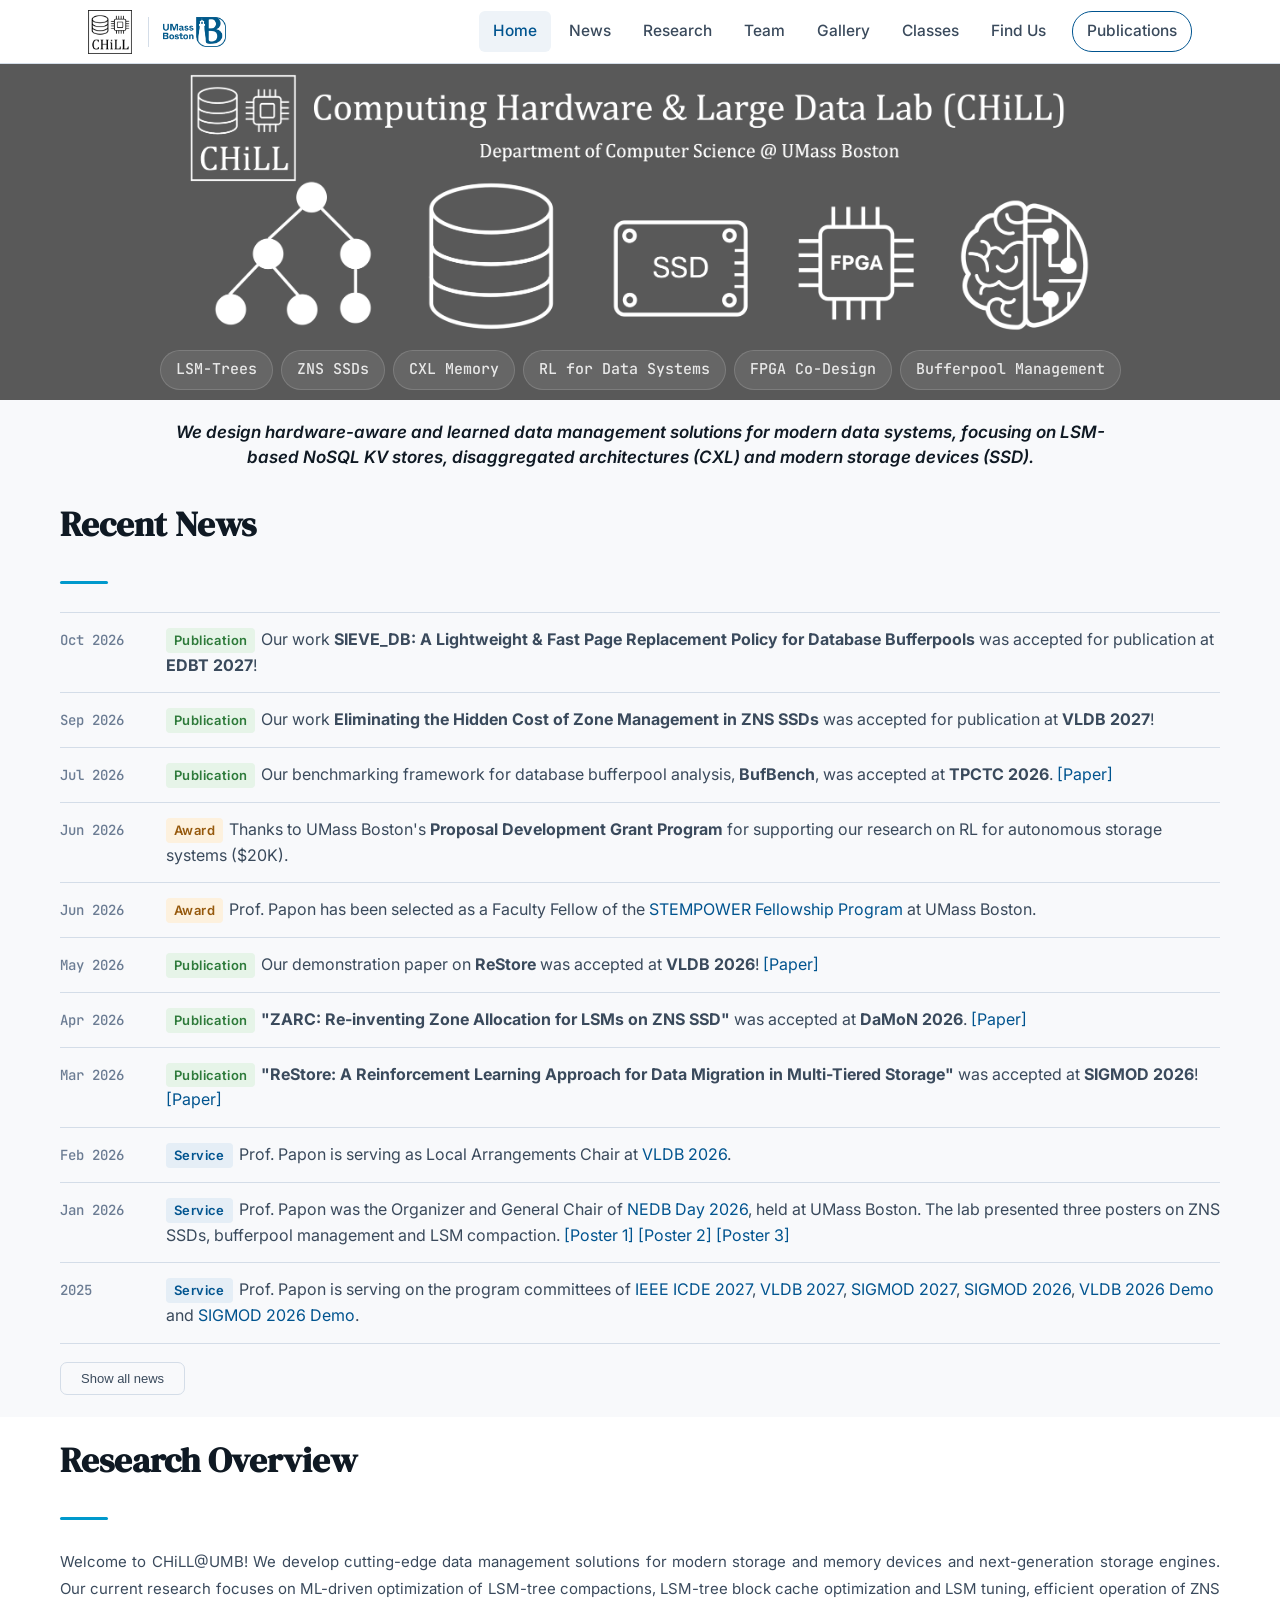
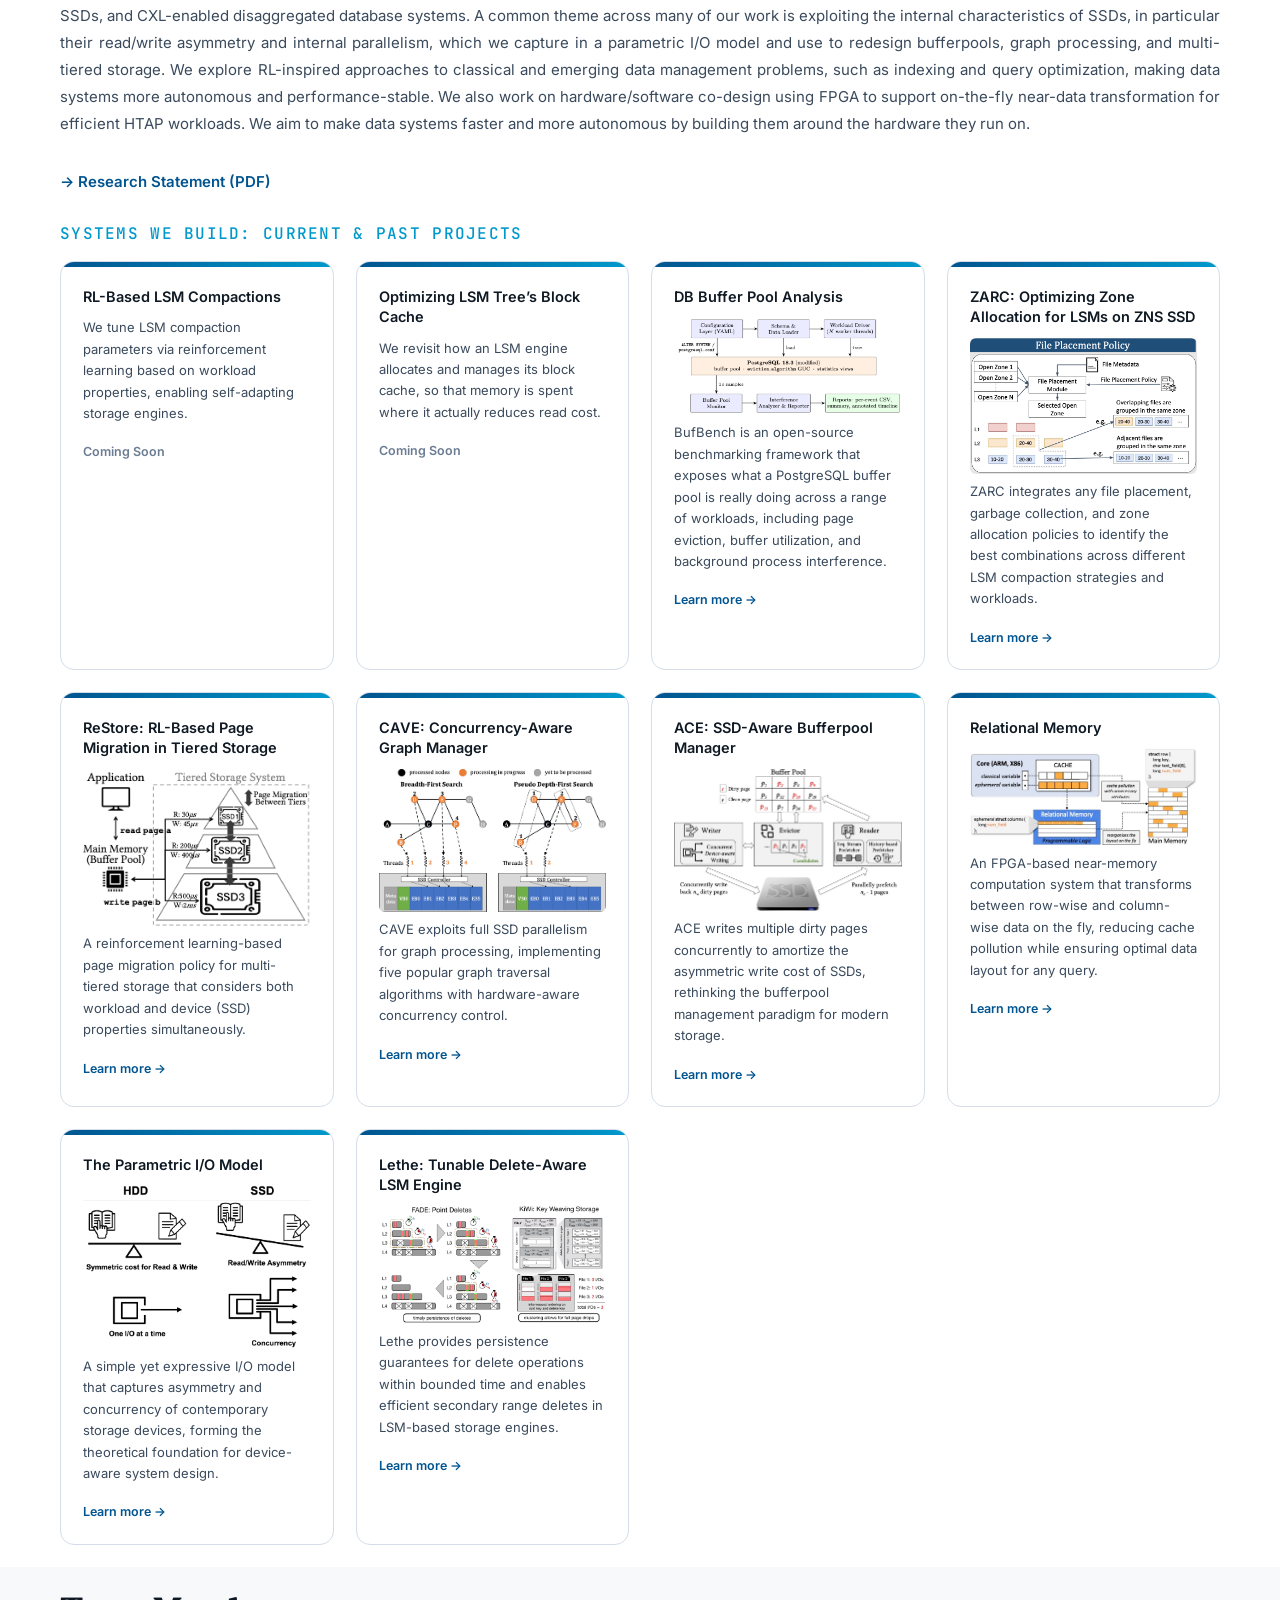
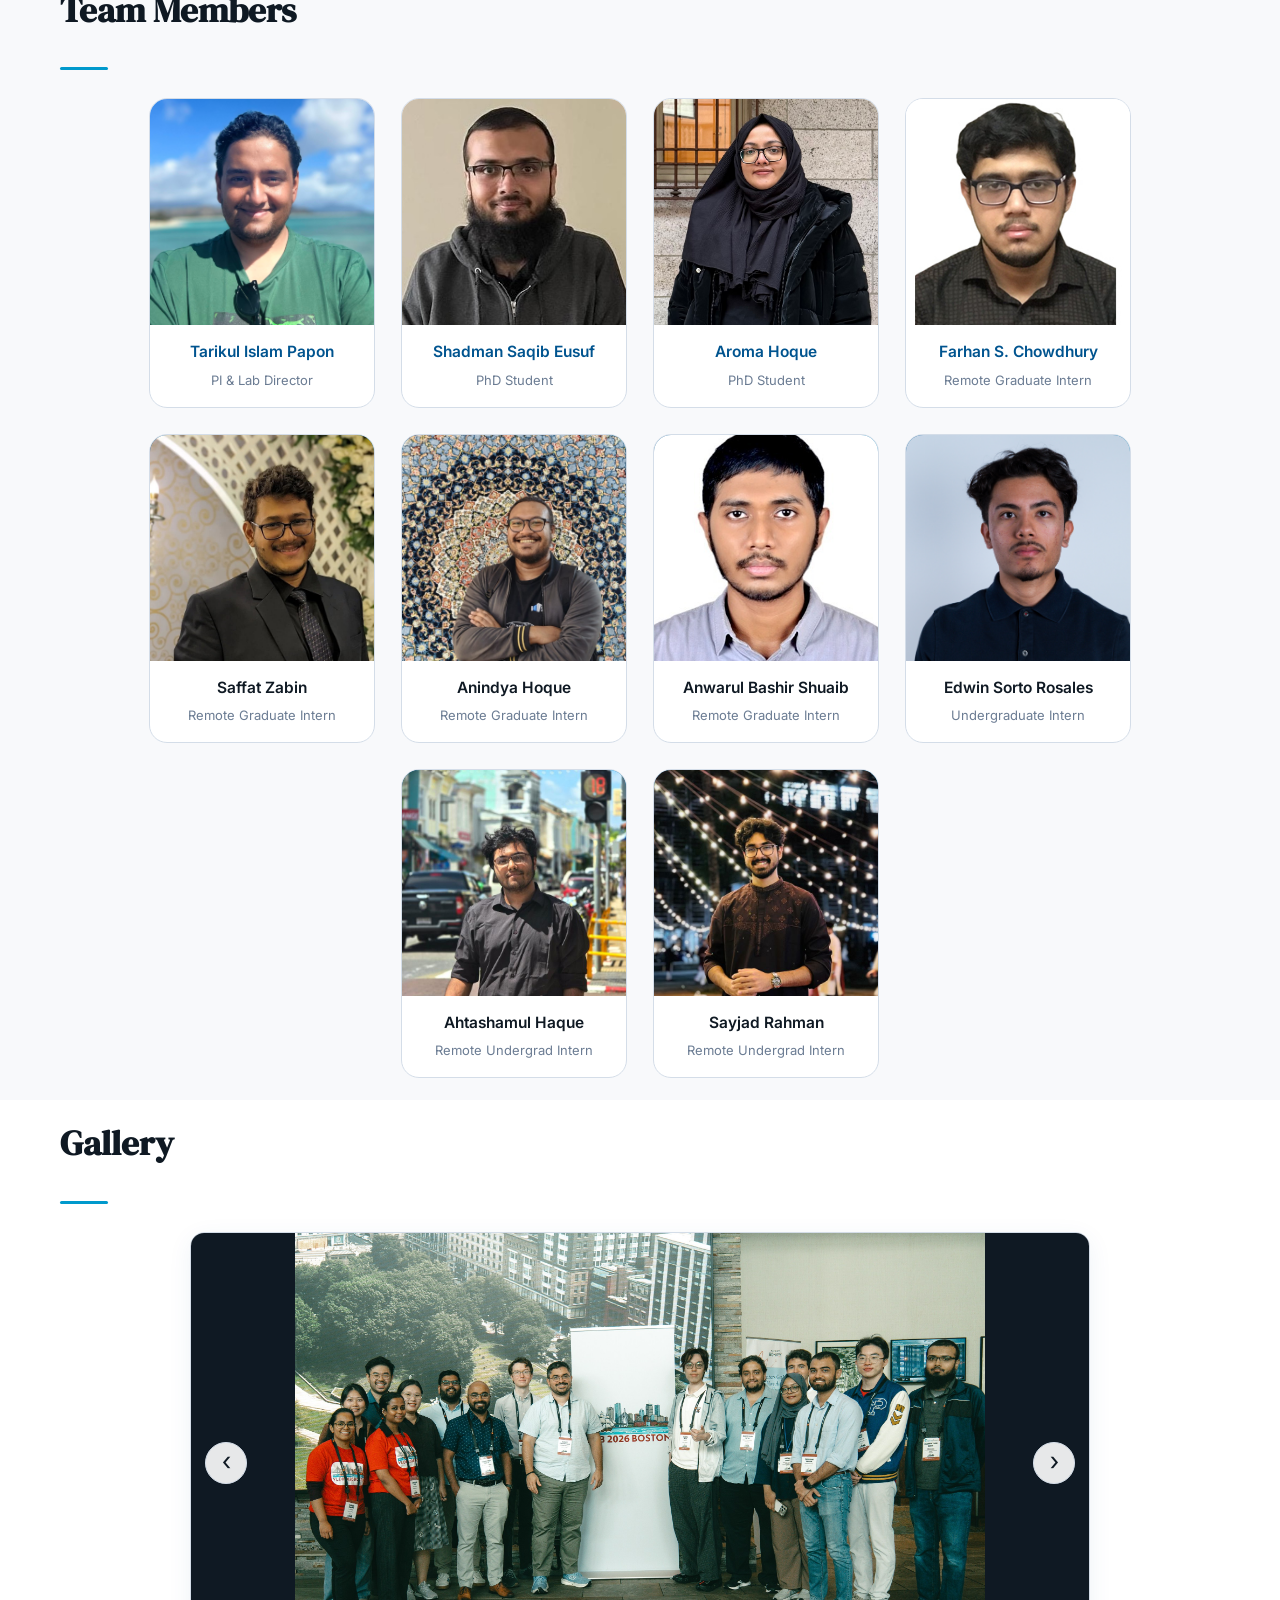
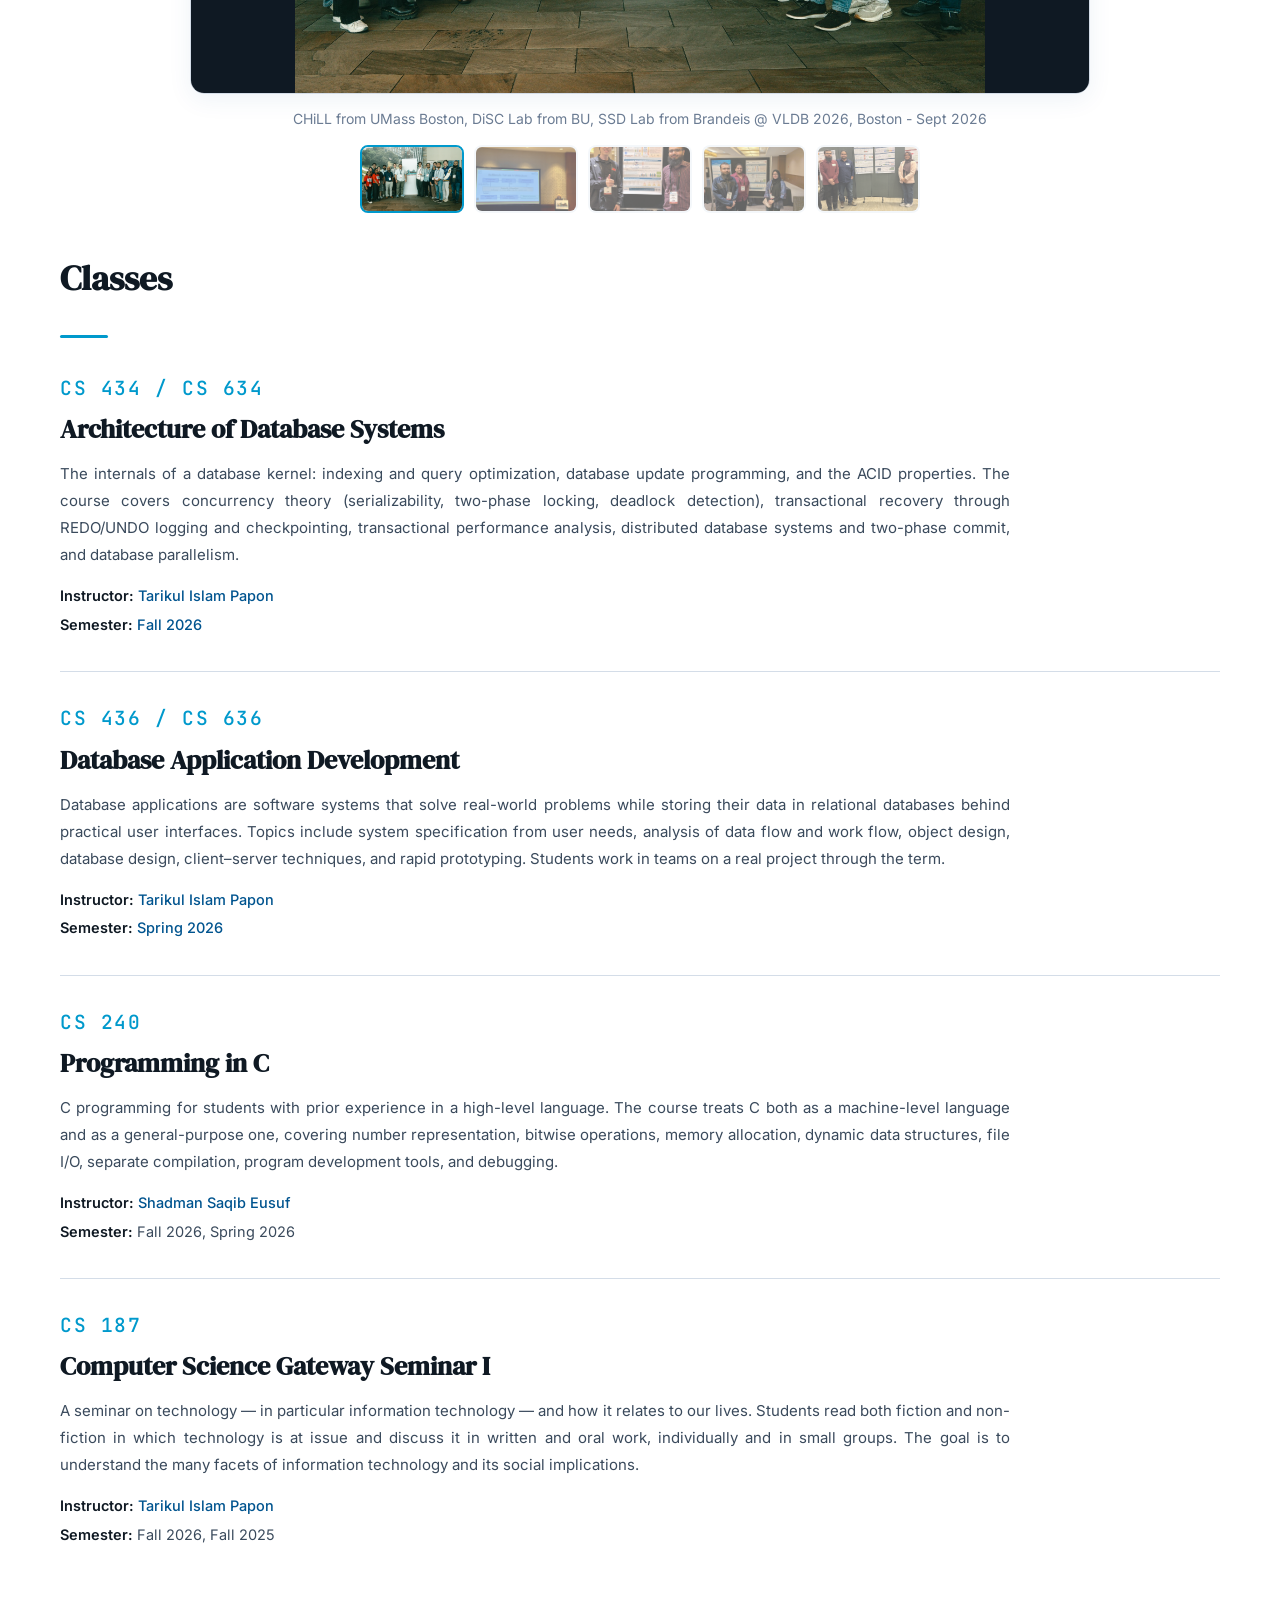
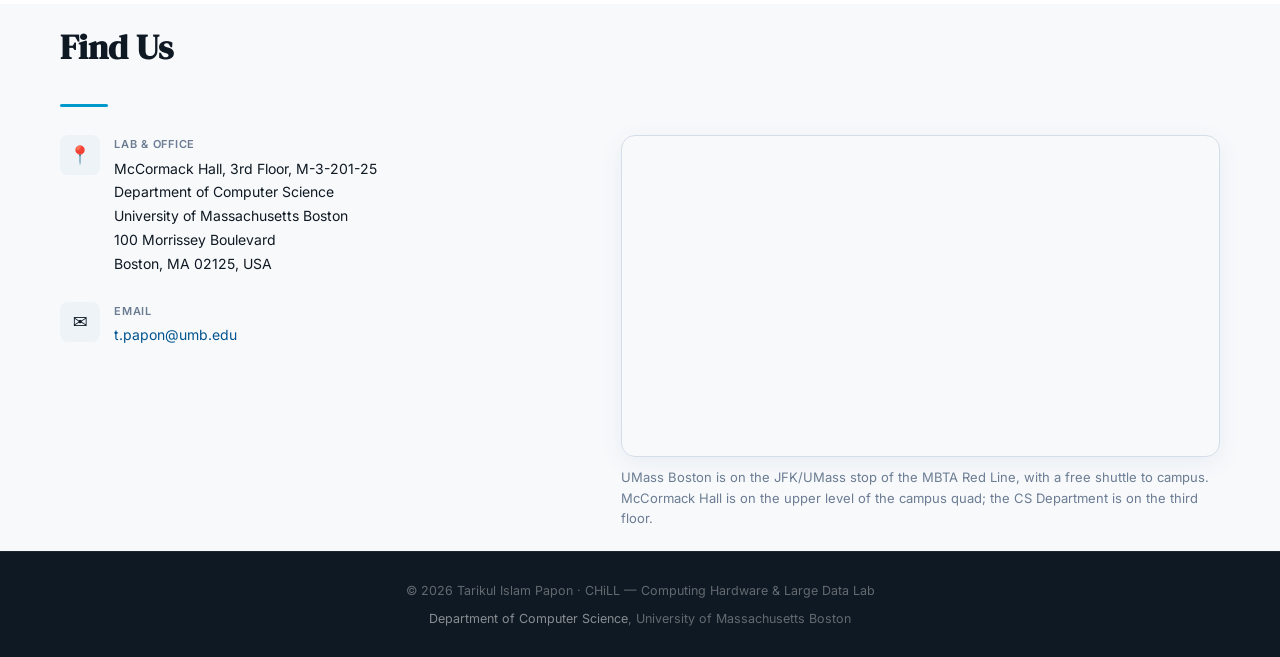
==== commit 9f73e2b9: "sievedb added, edwin added" ====
--- a/index.html
+++ b/index.html
@@ -69,6 +69,10 @@
     <div class="news-list">
 
       <div class="news-item">
+        <div class="news-date">Oct 2026</div>
+        <div class="news-text"><span class="badge badge-pub">Publication</span>Our work <strong>SIEVE_DB: A Lightweight & Fast Page Replacement Policy for Database Bufferpools</strong> was accepted for publication at <strong>EDBT 2027</strong>! </div>
+      </div>
+      <div class="news-item">
         <div class="news-date">Sep 2026</div>
         <div class="news-text"><span class="badge badge-pub">Publication</span>Our work <strong>Eliminating the Hidden Cost of Zone Management in ZNS SSDs</strong> was accepted for publication at <strong>VLDB 2027</strong>! </div>
       </div>
@@ -297,10 +301,15 @@
         <div class="member-role">Remote Graduate Intern</div>
       </div>
       <div class="member-card">
+        <div class="member-avatar"><img src="images/people/edwin.jpg" alt="Edwin Sorto Rosales"></div>
+        <div class="member-name">Edwin Sorto Rosales</div>
+        <div class="member-role">Undergraduate Intern</div>
+      </div>
+      <!-- <div class="member-card">
         <div class="member-avatar"><img src="images/people/rami.jpg" alt="Rami Huu Nguyen"></div>
         <div class="member-name">Rami Huu Nguyen</div>
         <div class="member-role">Graduate Researcher</div>
-      </div>
+      </div> -->
       <div class="member-card">
         <div class="member-avatar"><img src="images/people/ahtasham.jpeg" alt="Ahtashamul Haque"></div>
         <div class="member-name">Ahtashamul Haque</div>
@@ -311,11 +320,11 @@
         <div class="member-name">Sayjad Rahman</div>
         <div class="member-role">Remote Undergrad Intern</div>
       </div>
-      <div class="member-card">
+      <!-- <div class="member-card">
         <div class="member-avatar"><img src="images/people/enock.jpeg" alt="Enock Okorno Ayiku"></div>
         <div class="member-name">Enock Okorno Ayiku</div>
         <div class="member-role">Graduate Researcher</div>
-      </div>
+      </div> -->
 
     </div>
   </div>
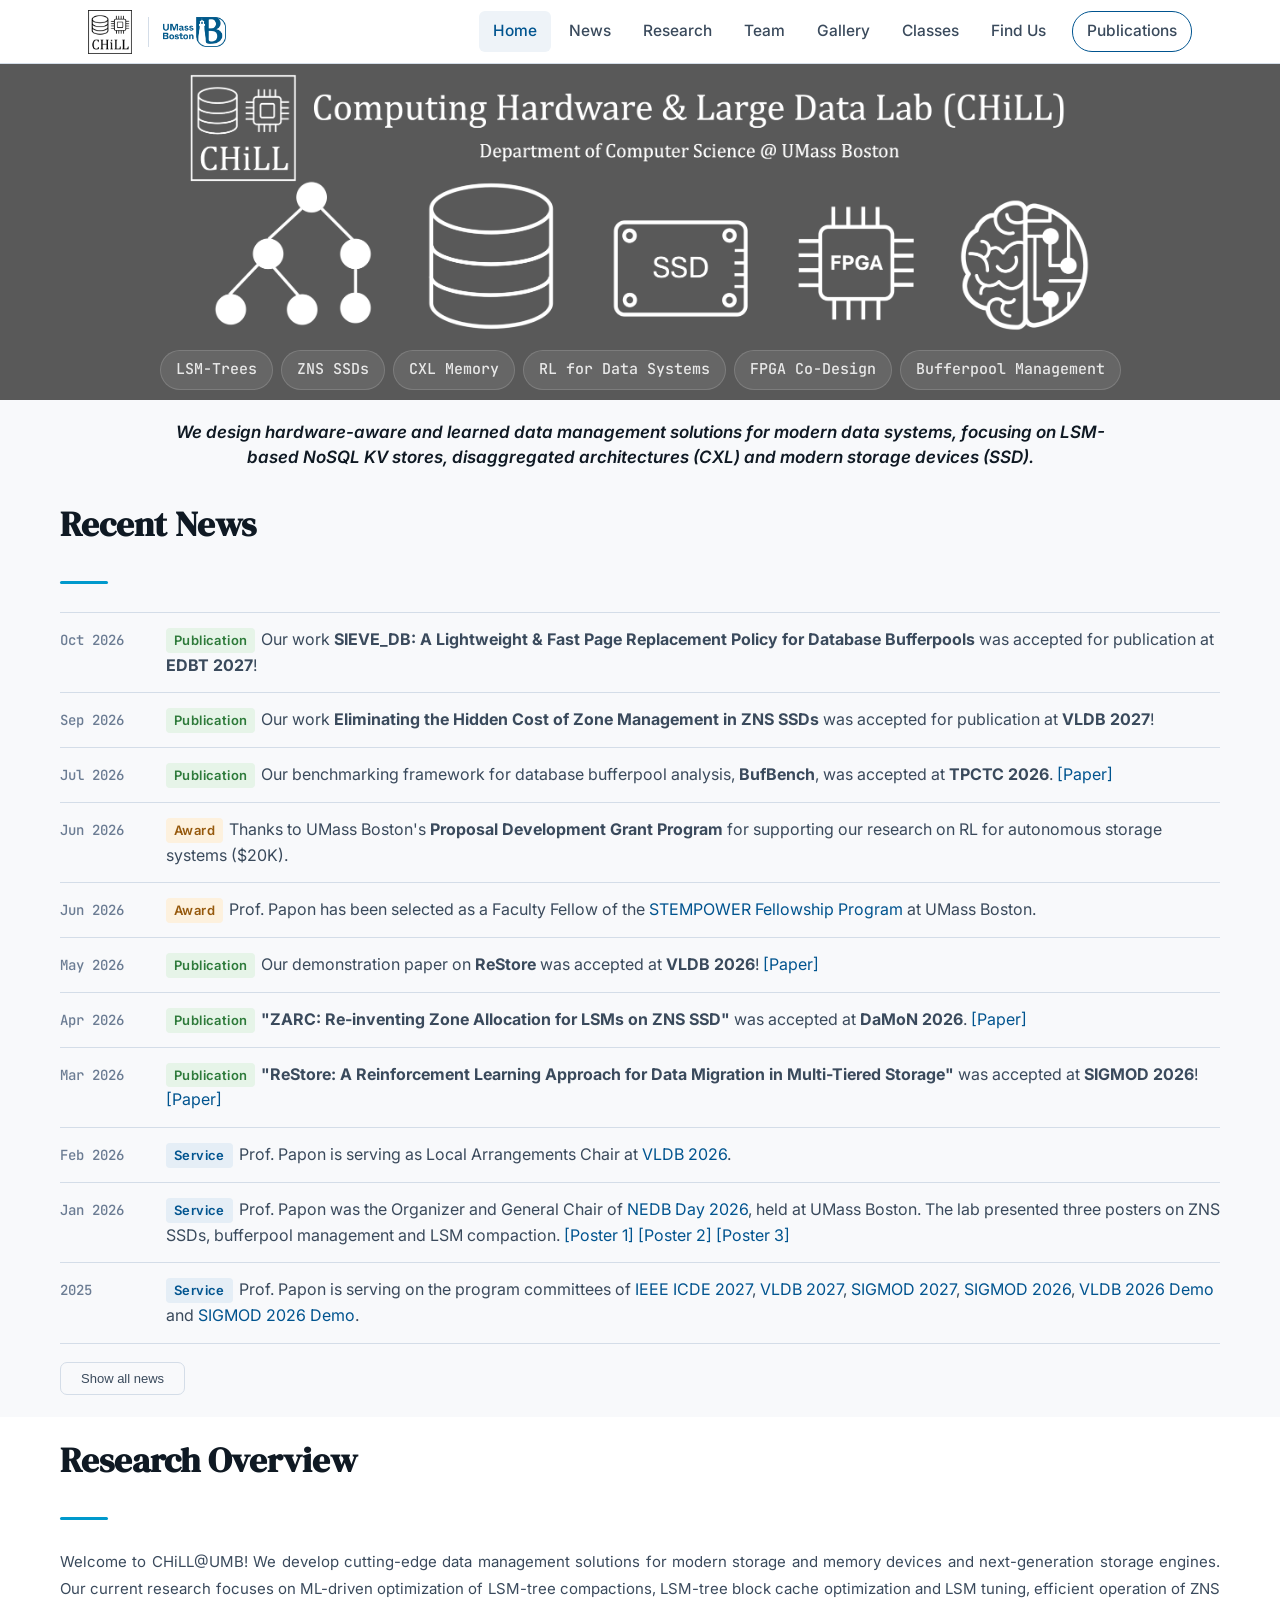
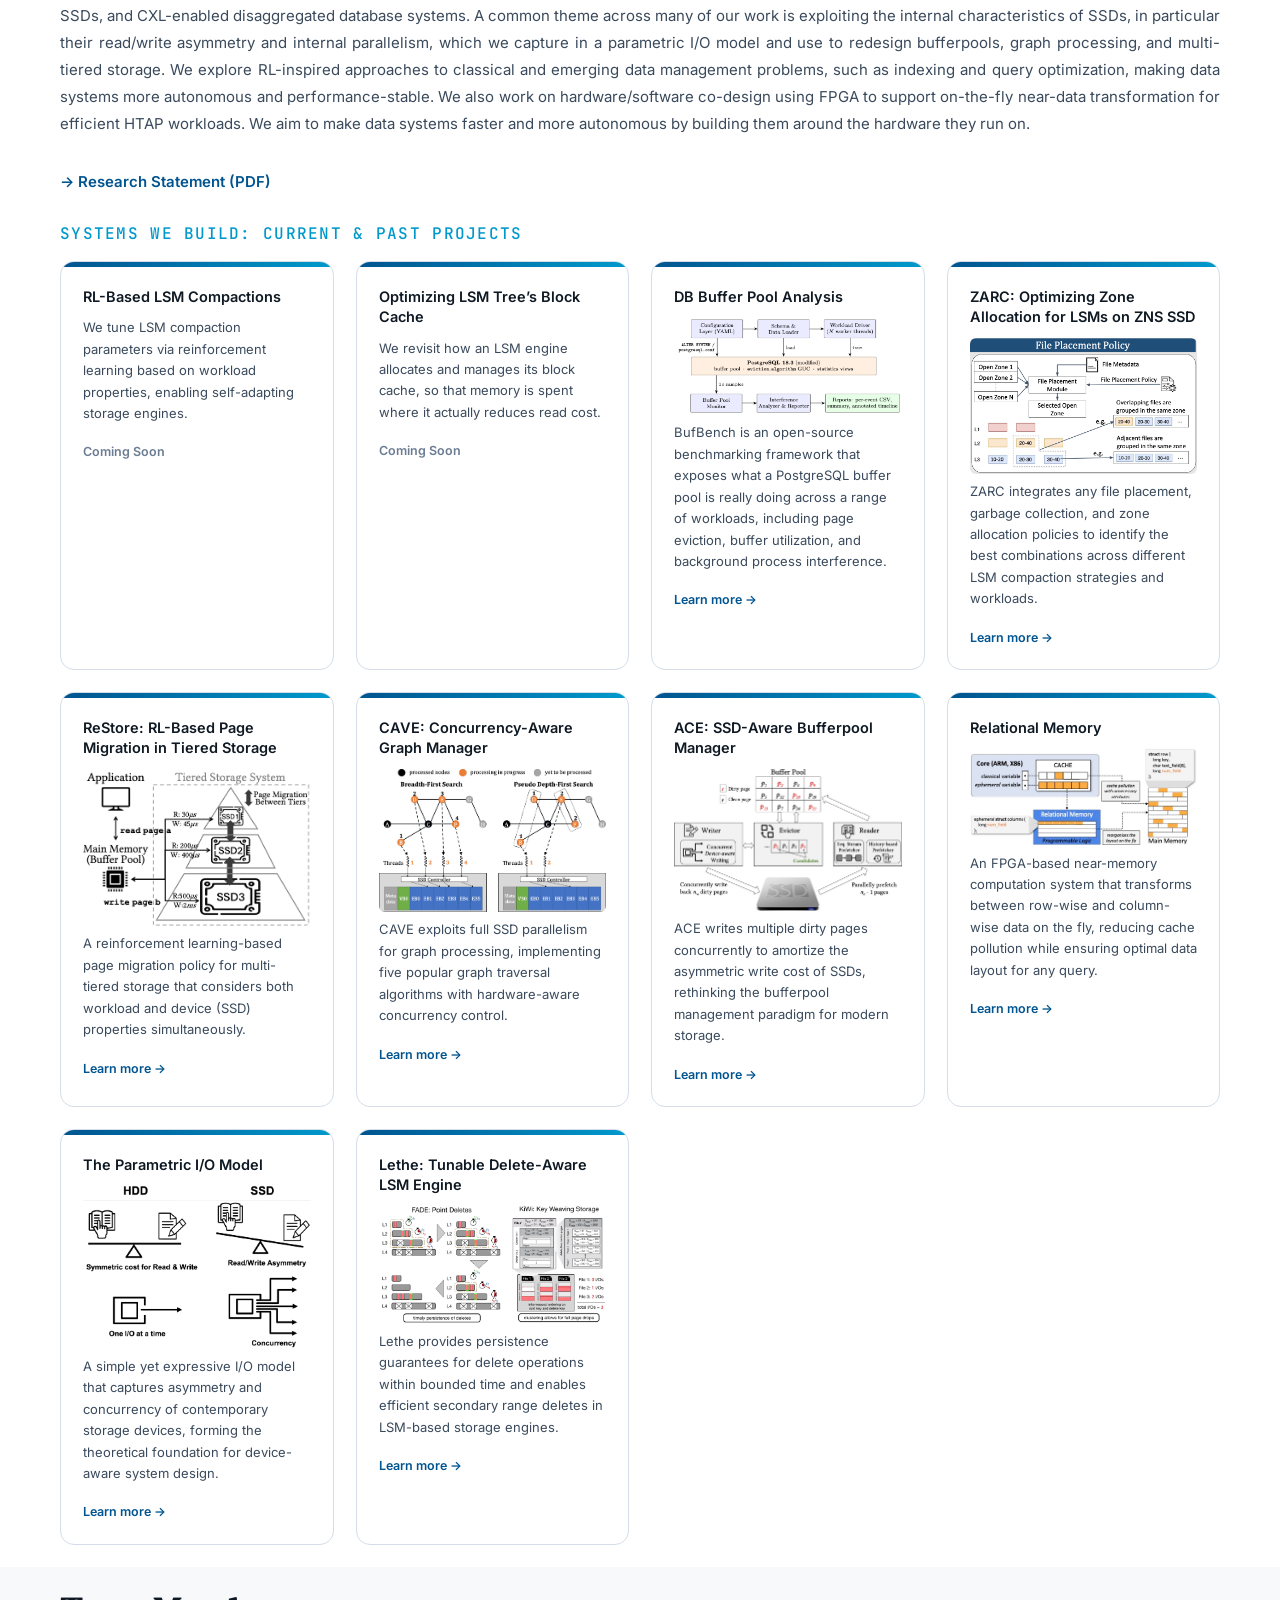
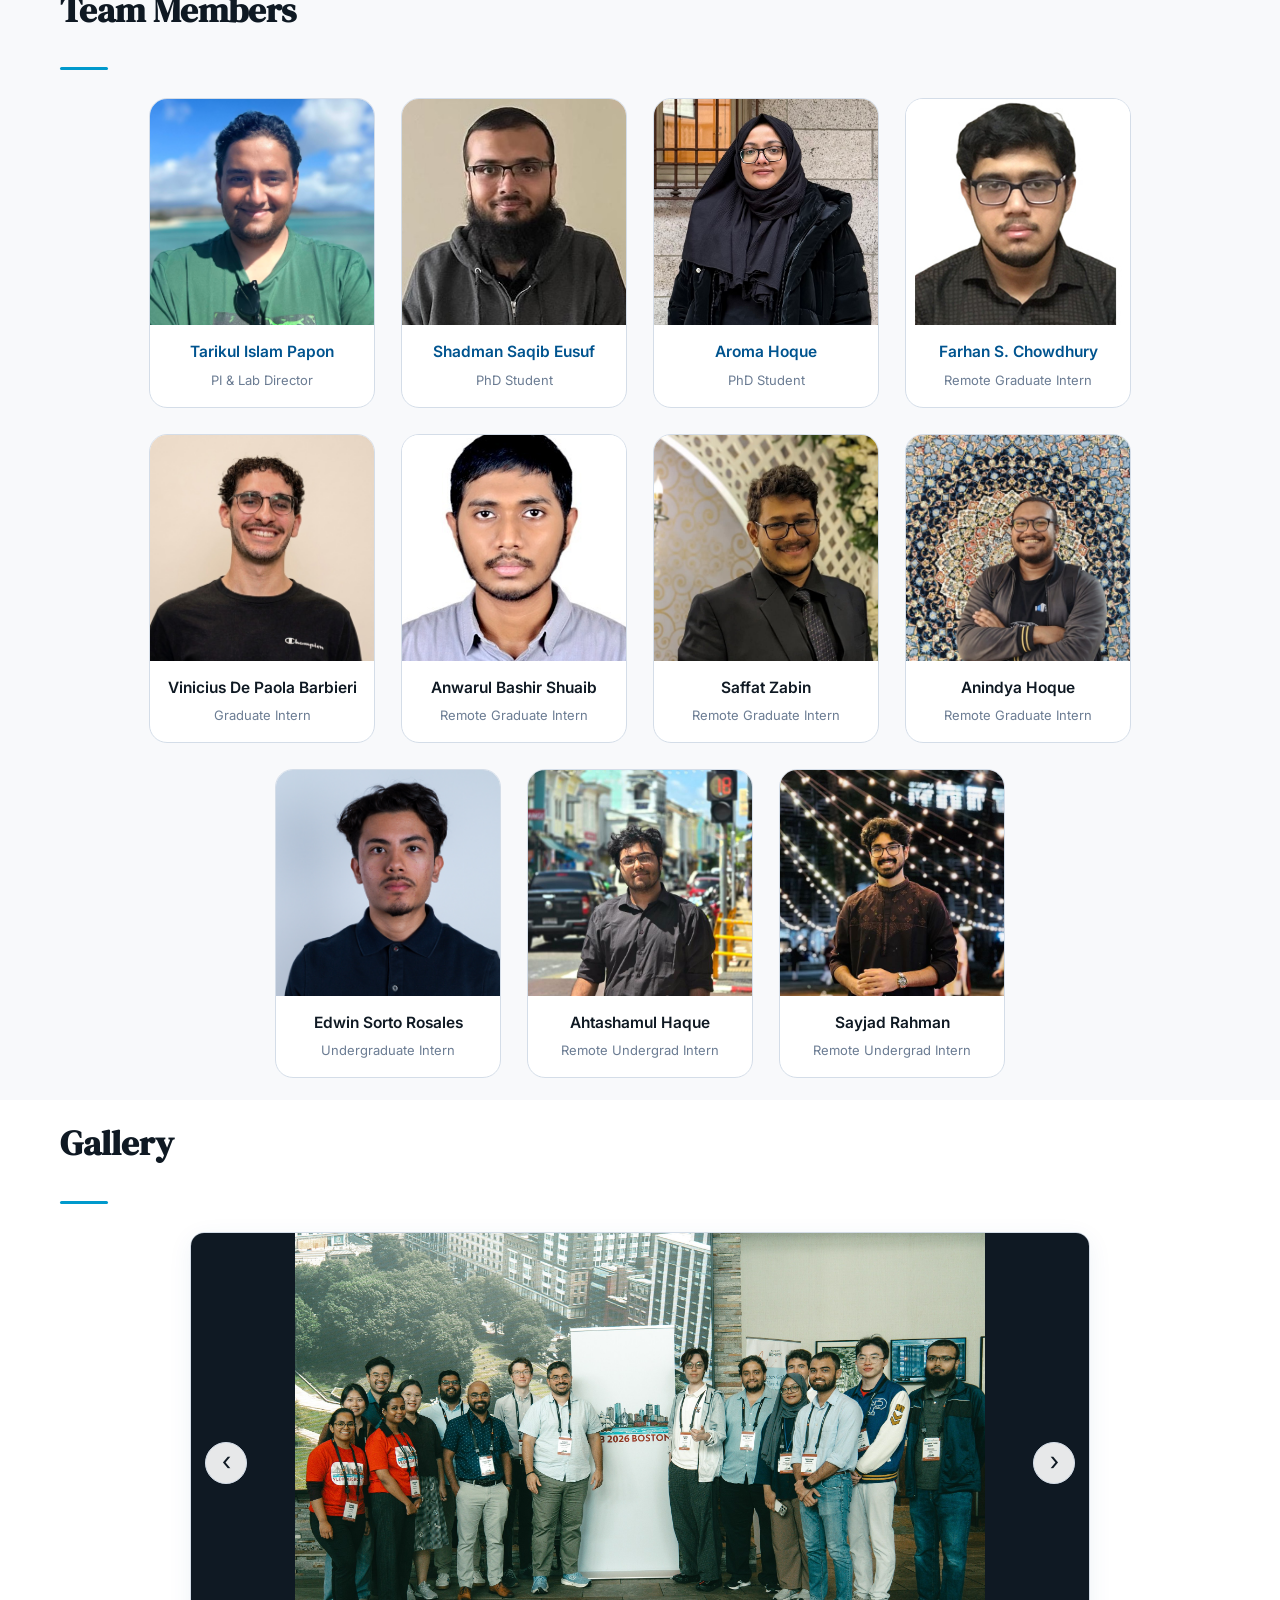
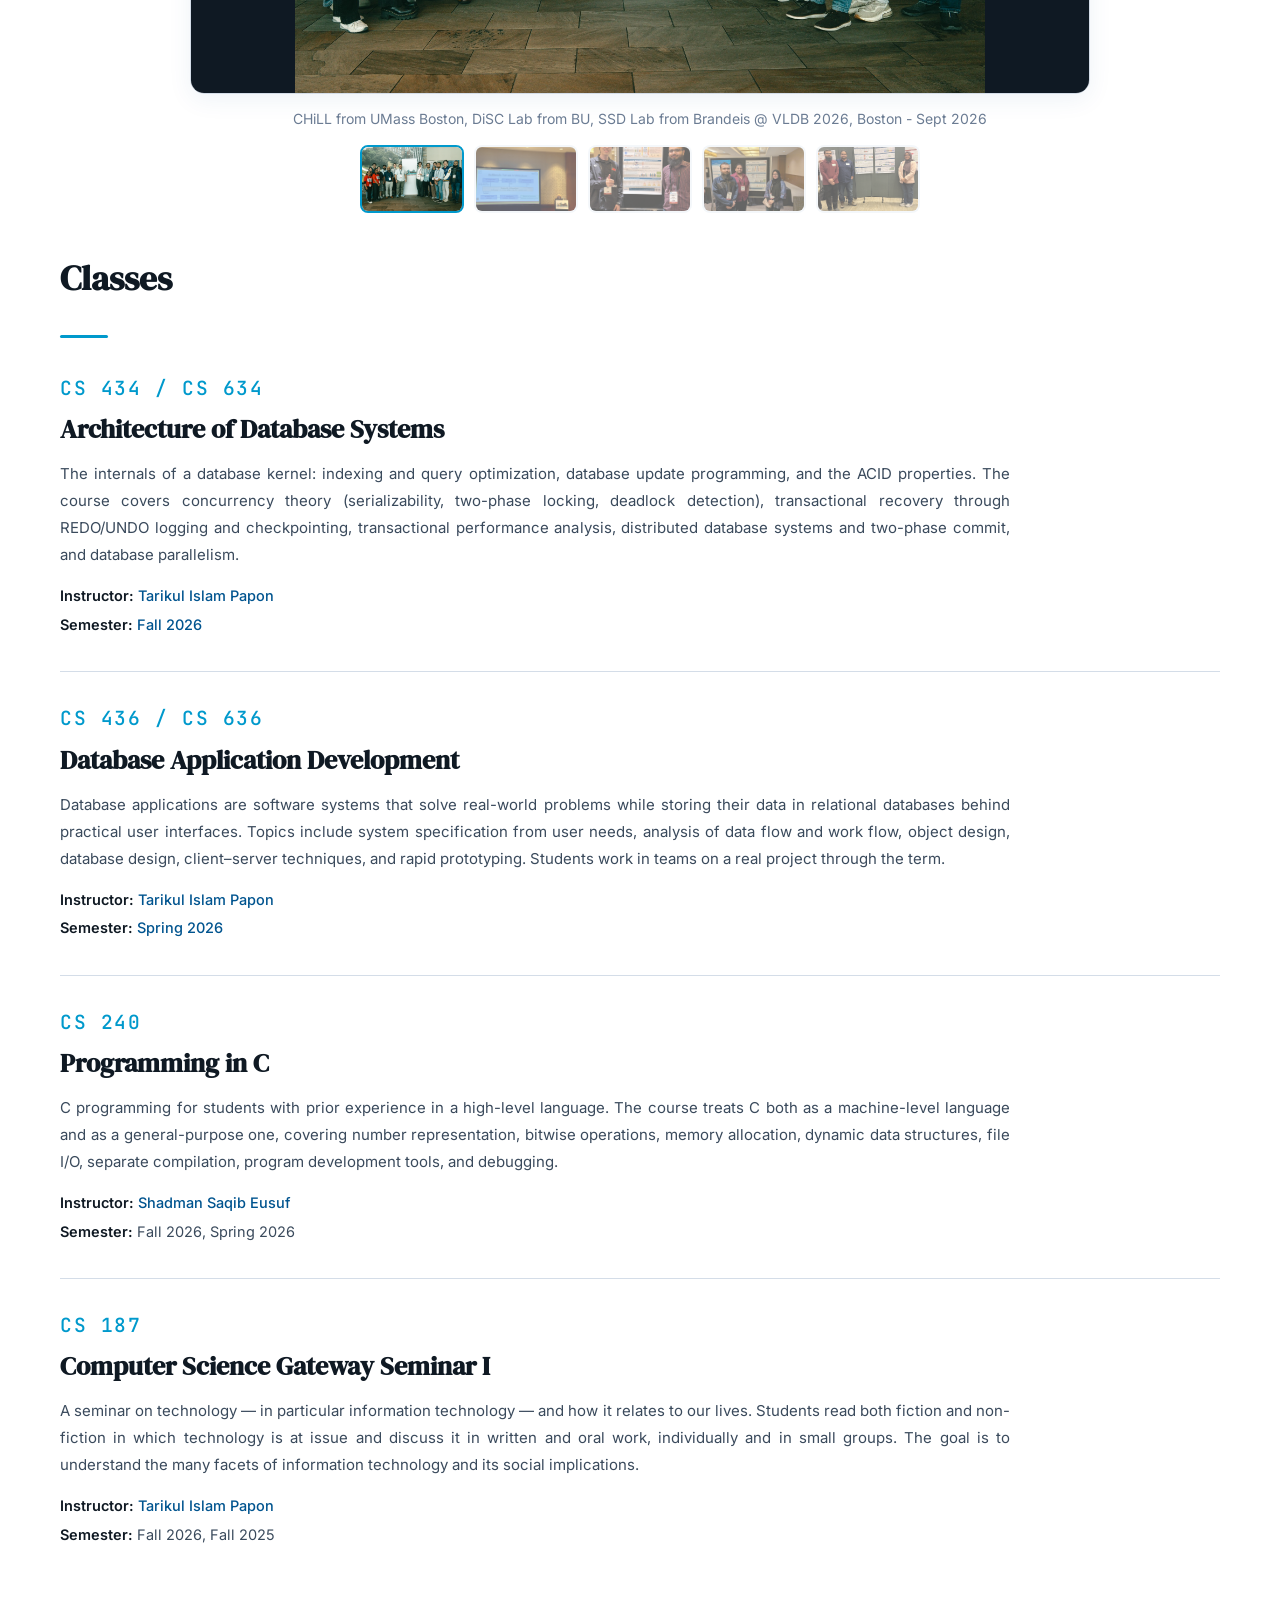
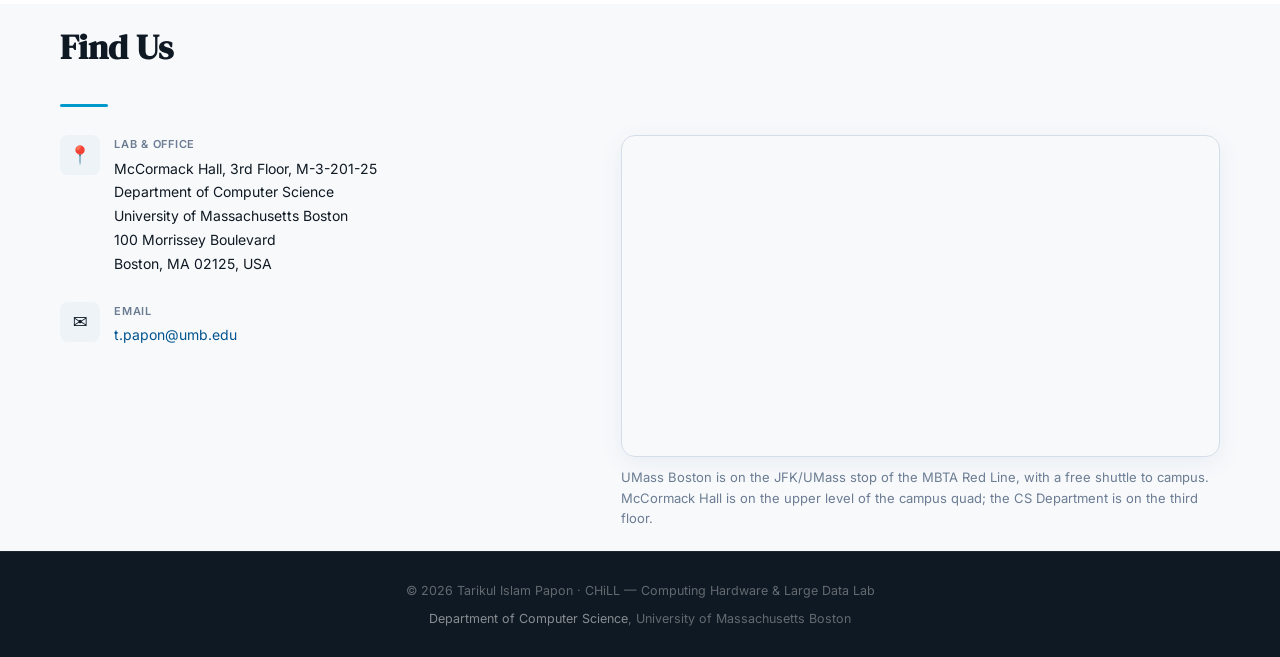
==== commit e7049ea4: "Vini added" ====
--- a/index.html
+++ b/index.html
@@ -286,6 +286,16 @@
         <div class="member-role">Remote Graduate Intern</div>
       </div>
       <div class="member-card">
+        <div class="member-avatar"><img src="images/people/vinicius.jpg" alt="Vinicius De Paola Barbieri"></div>
+        <div class="member-name">Vinicius De Paola Barbieri</div>
+        <div class="member-role">Graduate Intern</div>
+      </div>
+      <div class="member-card">
+        <div class="member-avatar"><img src="images/people/shuaib.jpg" alt="Anwarul Bashir Shuaib"></div>
+        <div class="member-name">Anwarul Bashir Shuaib</div>
+        <div class="member-role">Remote Graduate Intern</div>
+      </div>
+      <div class="member-card">
         <div class="member-avatar"><img src="images/people/saffat.jpeg" alt="Saffat Zabin"></div>
         <div class="member-name">Saffat Zabin</div>
         <div class="member-role">Remote Graduate Intern</div>
@@ -294,12 +304,7 @@
         <div class="member-avatar"><img src="images/people/anindya.jpeg" alt="Anindya Hoque"></div>
         <div class="member-name">Anindya Hoque</div>
         <div class="member-role">Remote Graduate Intern</div>
-      </div>
-      <div class="member-card">
-        <div class="member-avatar"><img src="images/people/shuaib.jpg" alt="Anwarul Bashir Shuaib"></div>
-        <div class="member-name">Anwarul Bashir Shuaib</div>
-        <div class="member-role">Remote Graduate Intern</div>
-      </div>
+      </div>      
       <div class="member-card">
         <div class="member-avatar"><img src="images/people/edwin.jpg" alt="Edwin Sorto Rosales"></div>
         <div class="member-name">Edwin Sorto Rosales</div>
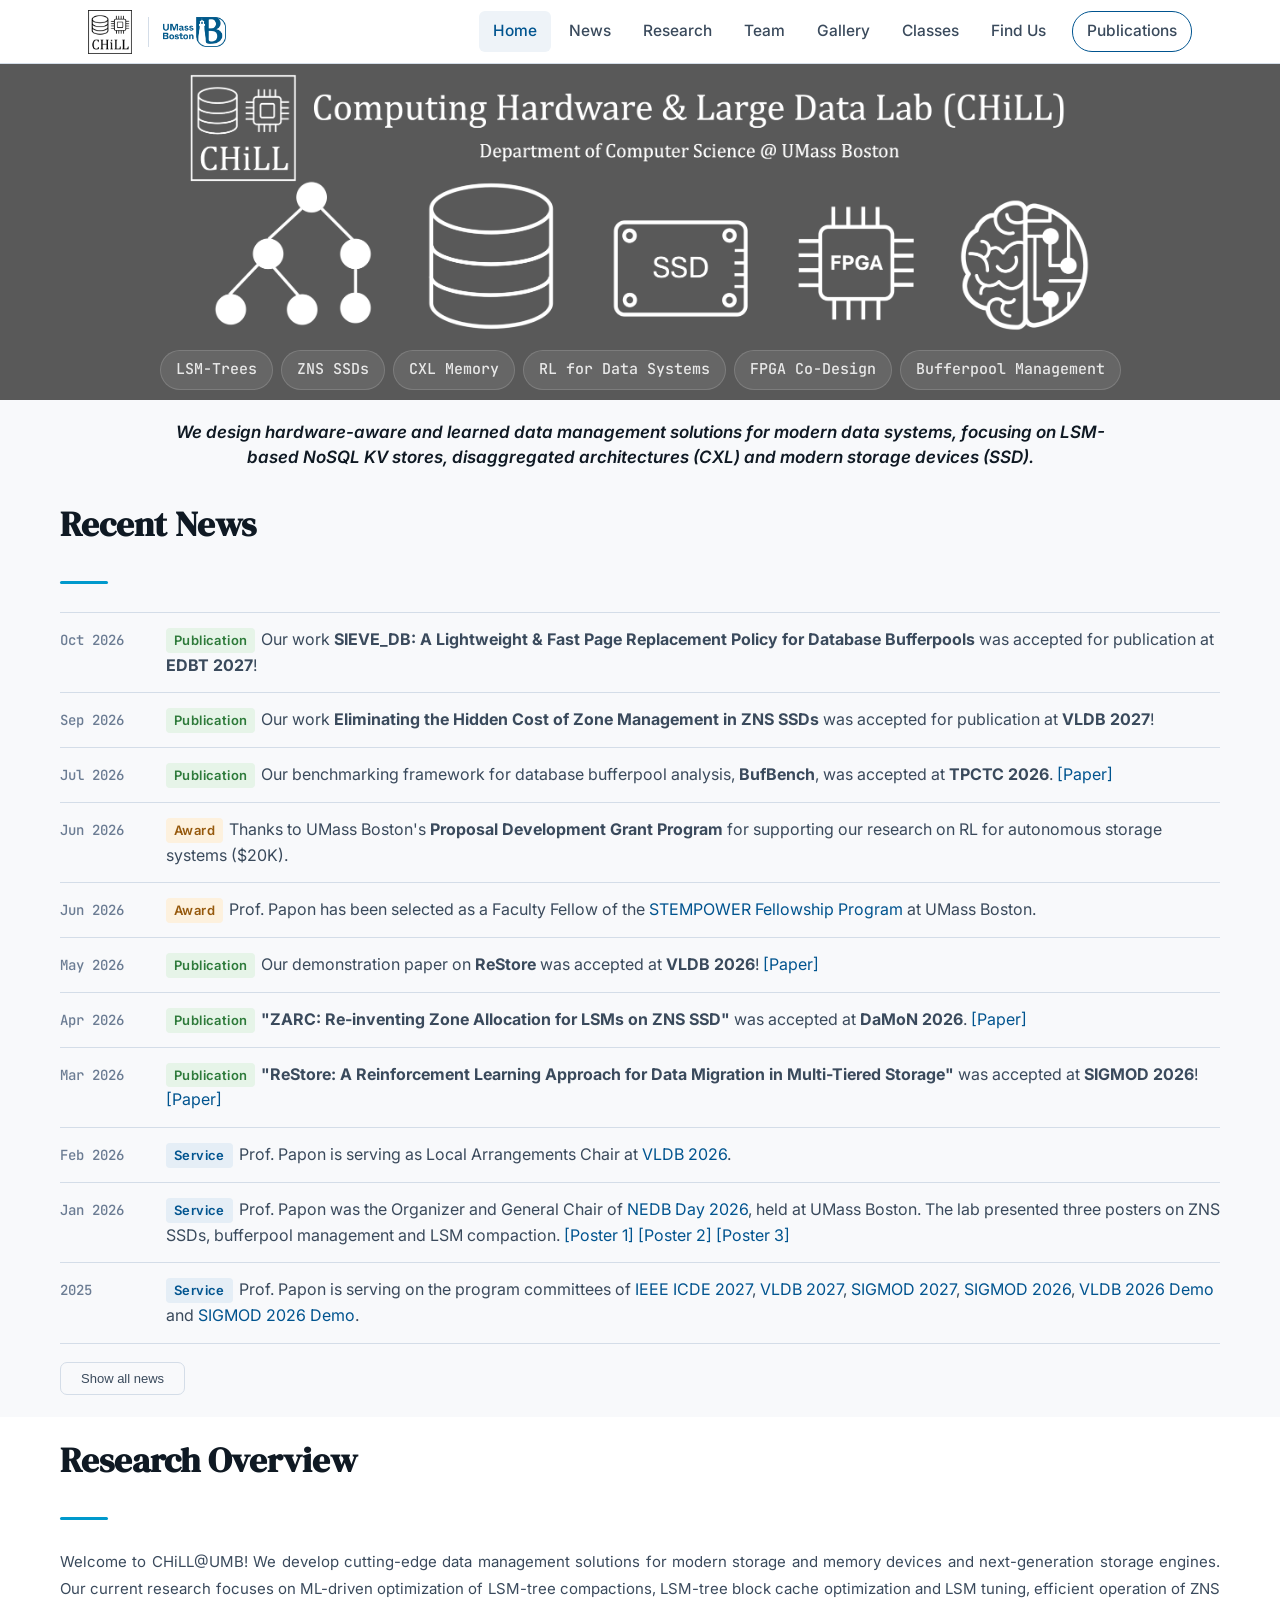
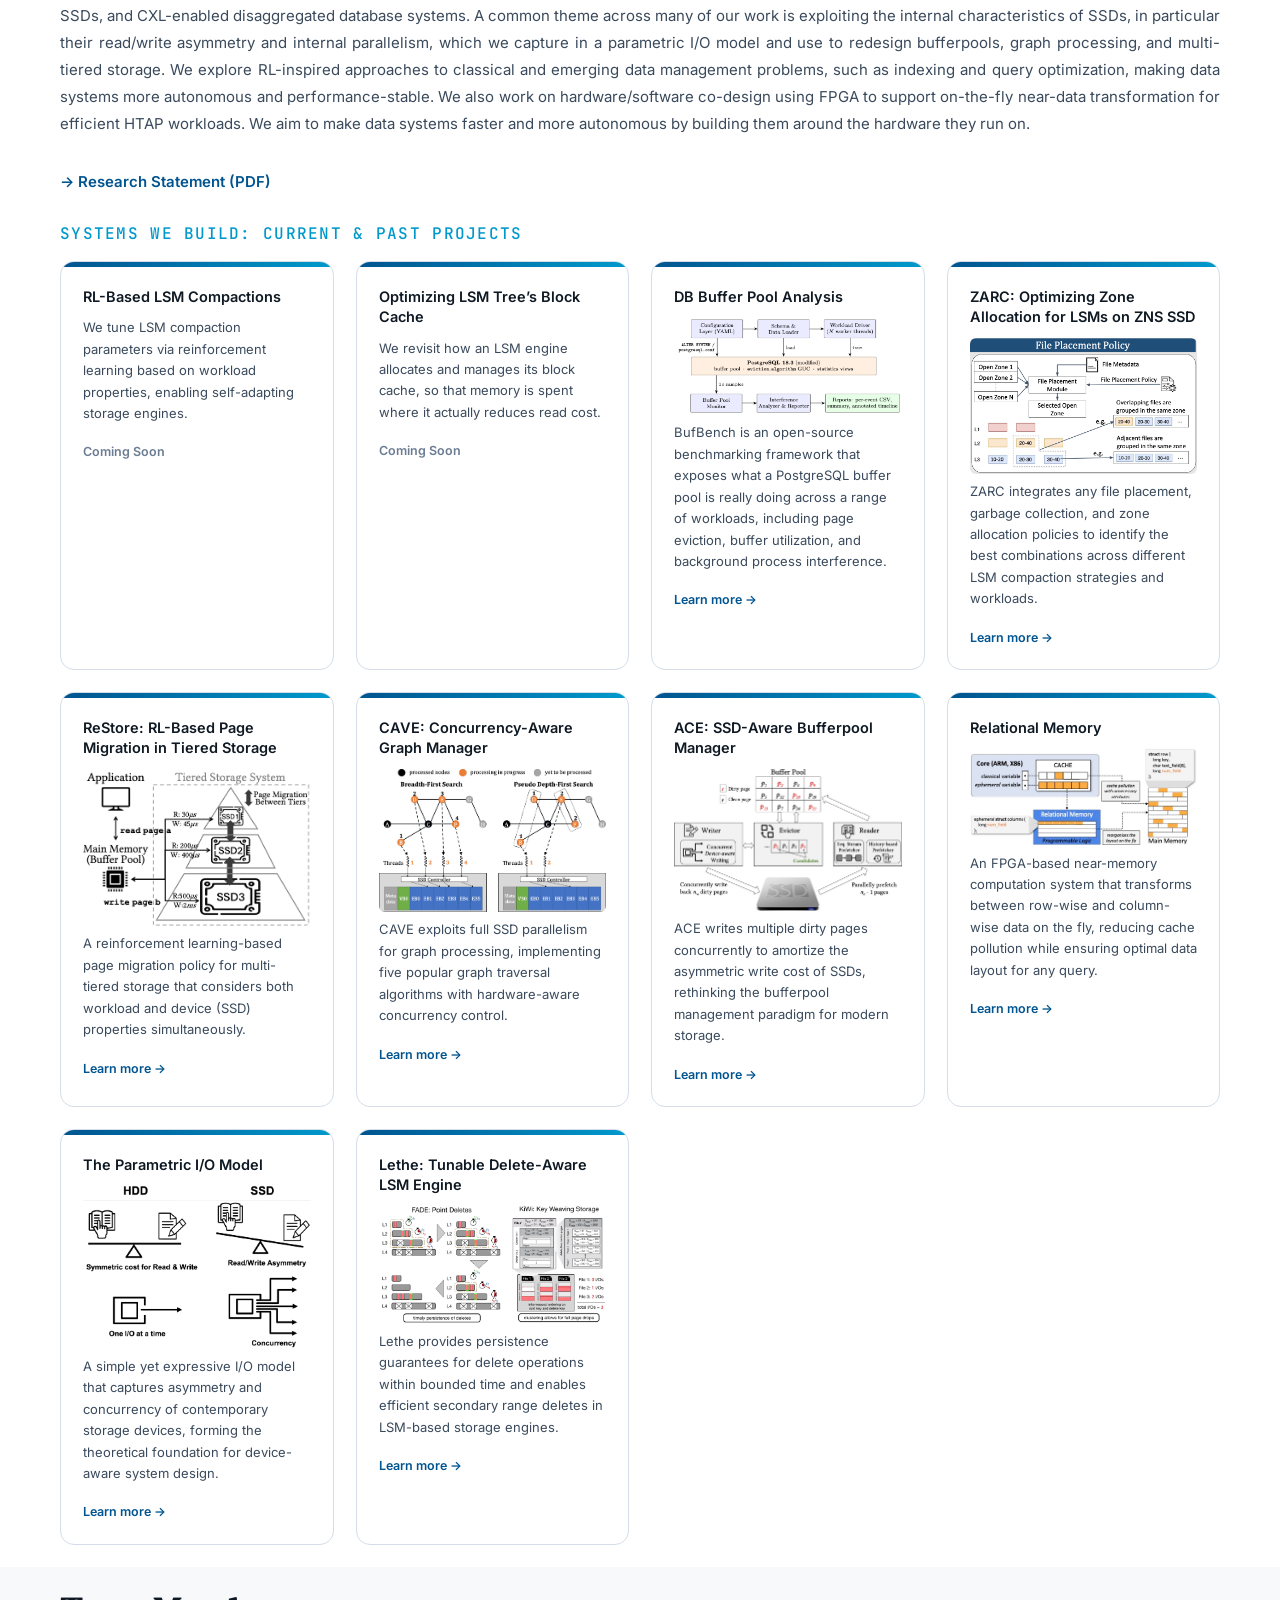
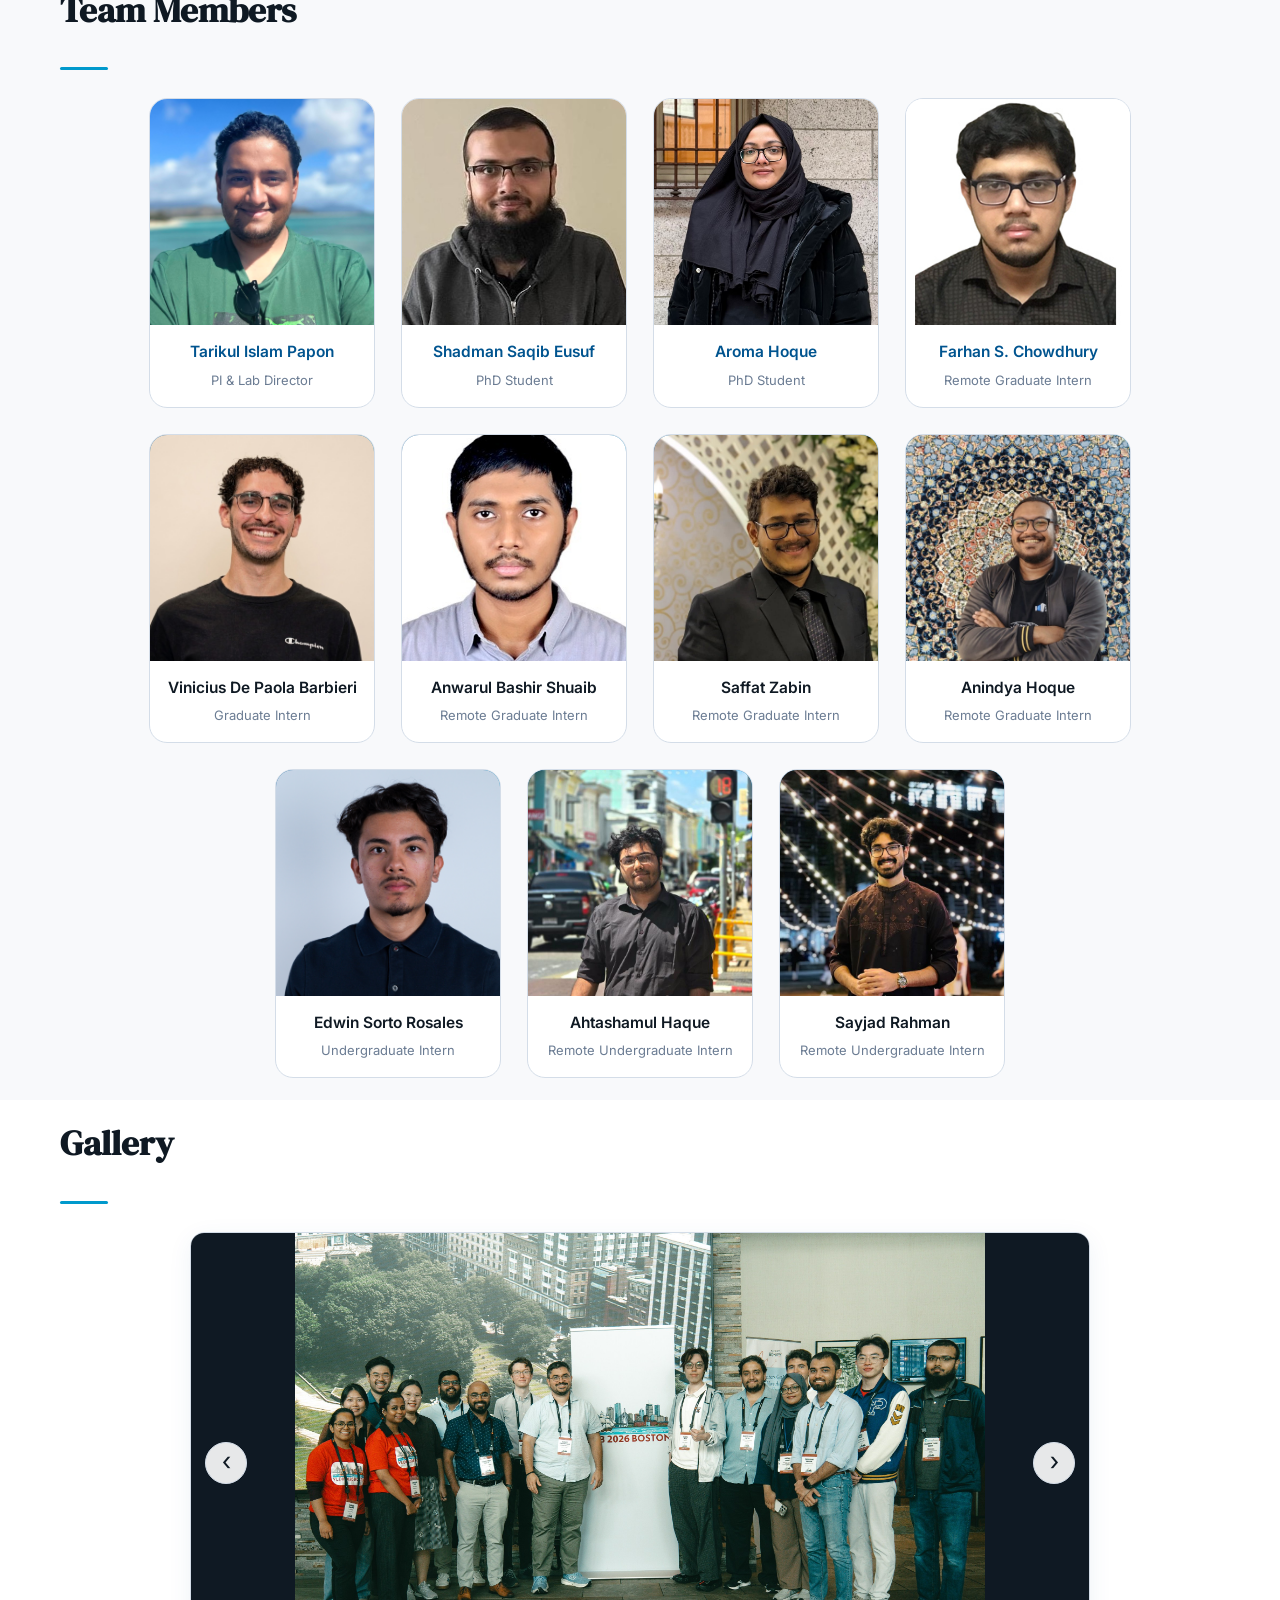
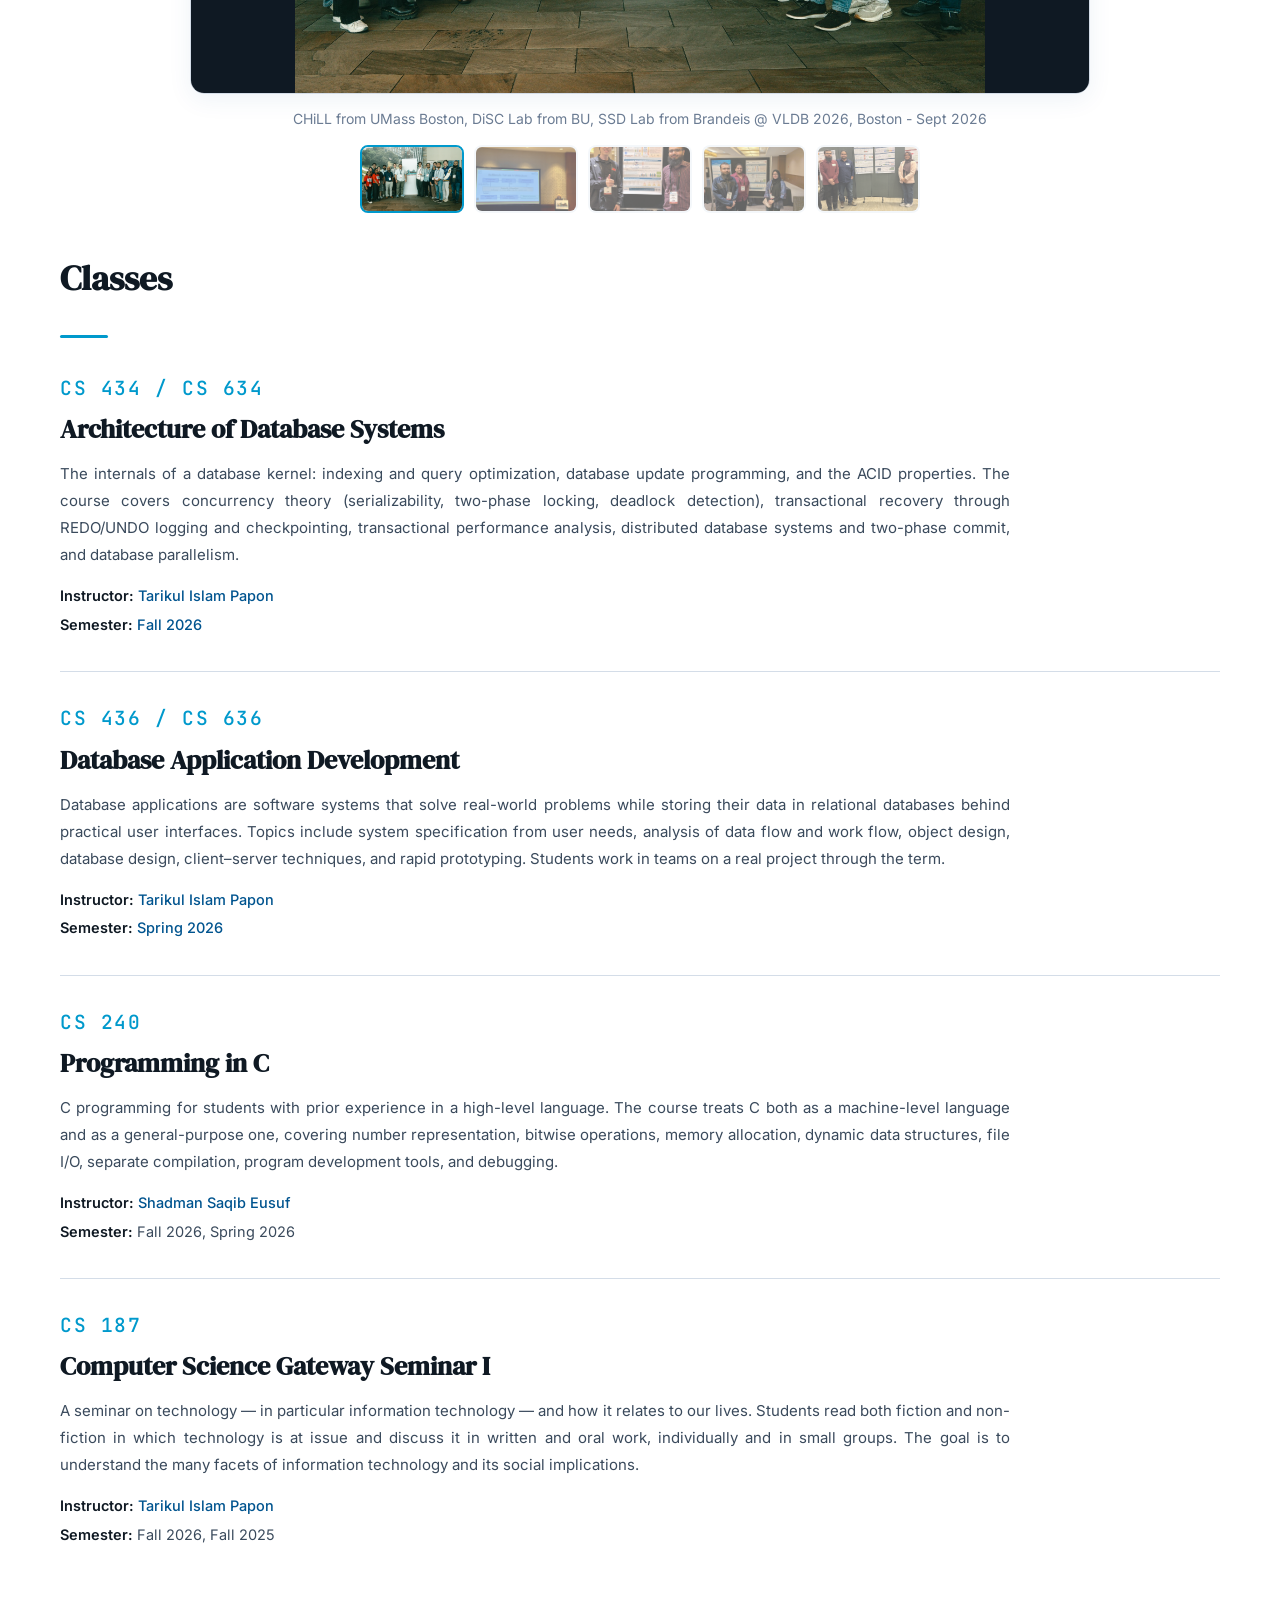
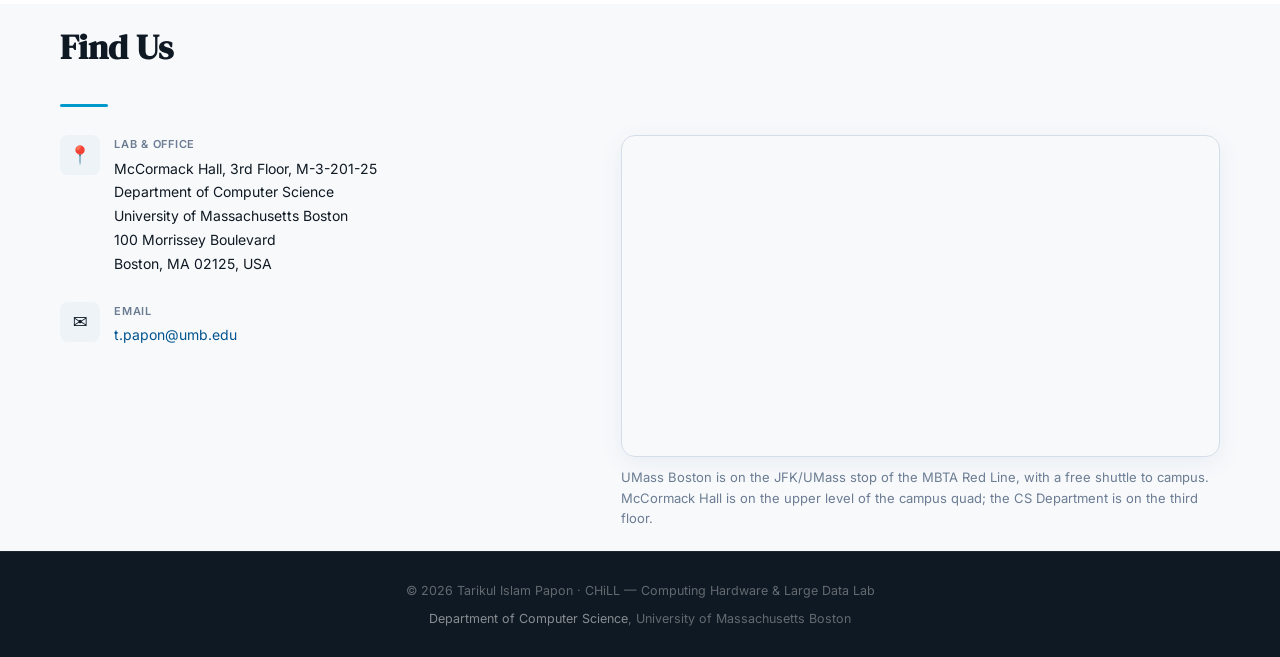
==== commit bea2c72b: "minor" ====
--- a/index.html
+++ b/index.html
@@ -318,12 +318,12 @@
       <div class="member-card">
         <div class="member-avatar"><img src="images/people/ahtasham.jpeg" alt="Ahtashamul Haque"></div>
         <div class="member-name">Ahtashamul Haque</div>
-        <div class="member-role">Remote Undergrad Intern</div>
+        <div class="member-role">Remote Undergraduate Intern</div>
       </div>
       <div class="member-card">
         <div class="member-avatar"><img src="images/people/sayjad.jpeg" alt="Sayjad Rahman"></div>
         <div class="member-name">Sayjad Rahman</div>
-        <div class="member-role">Remote Undergrad Intern</div>
+        <div class="member-role">Remote Undergraduate Intern</div>
       </div>
       <!-- <div class="member-card">
         <div class="member-avatar"><img src="images/people/enock.jpeg" alt="Enock Okorno Ayiku"></div>
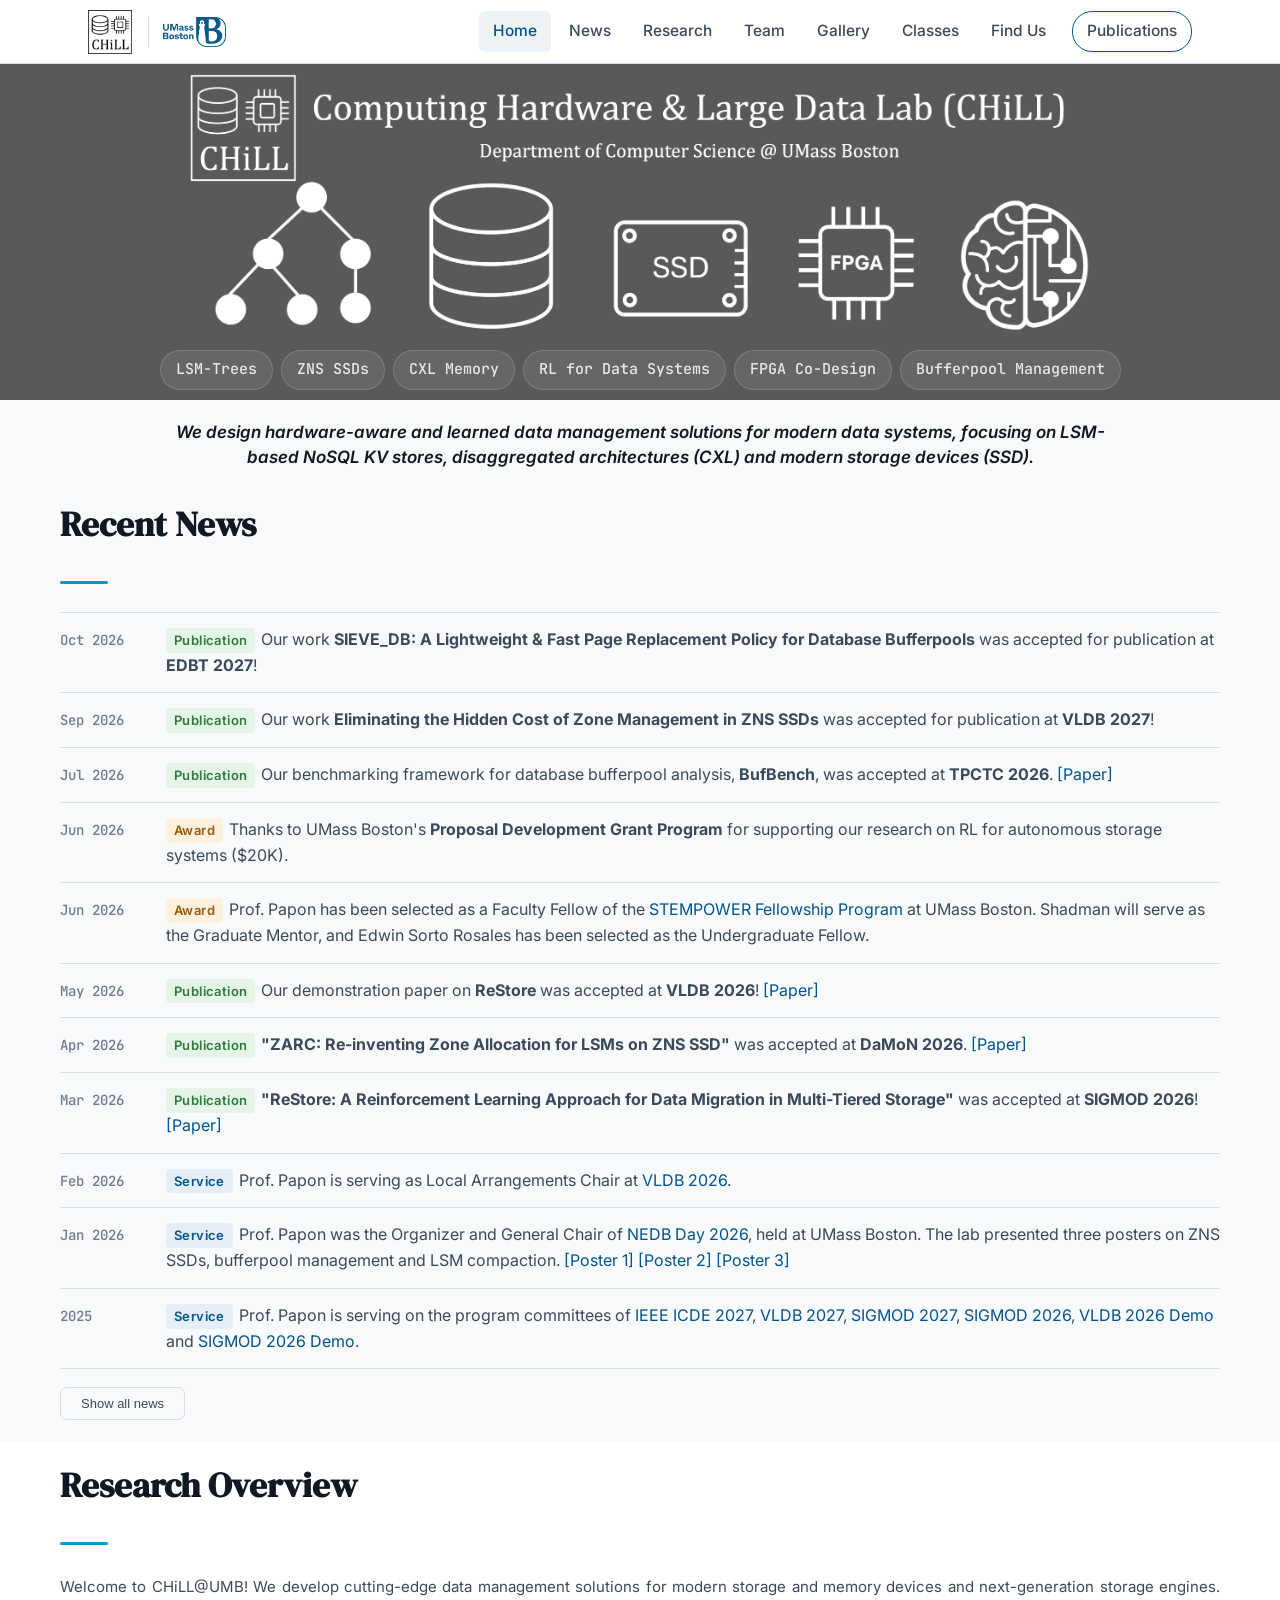
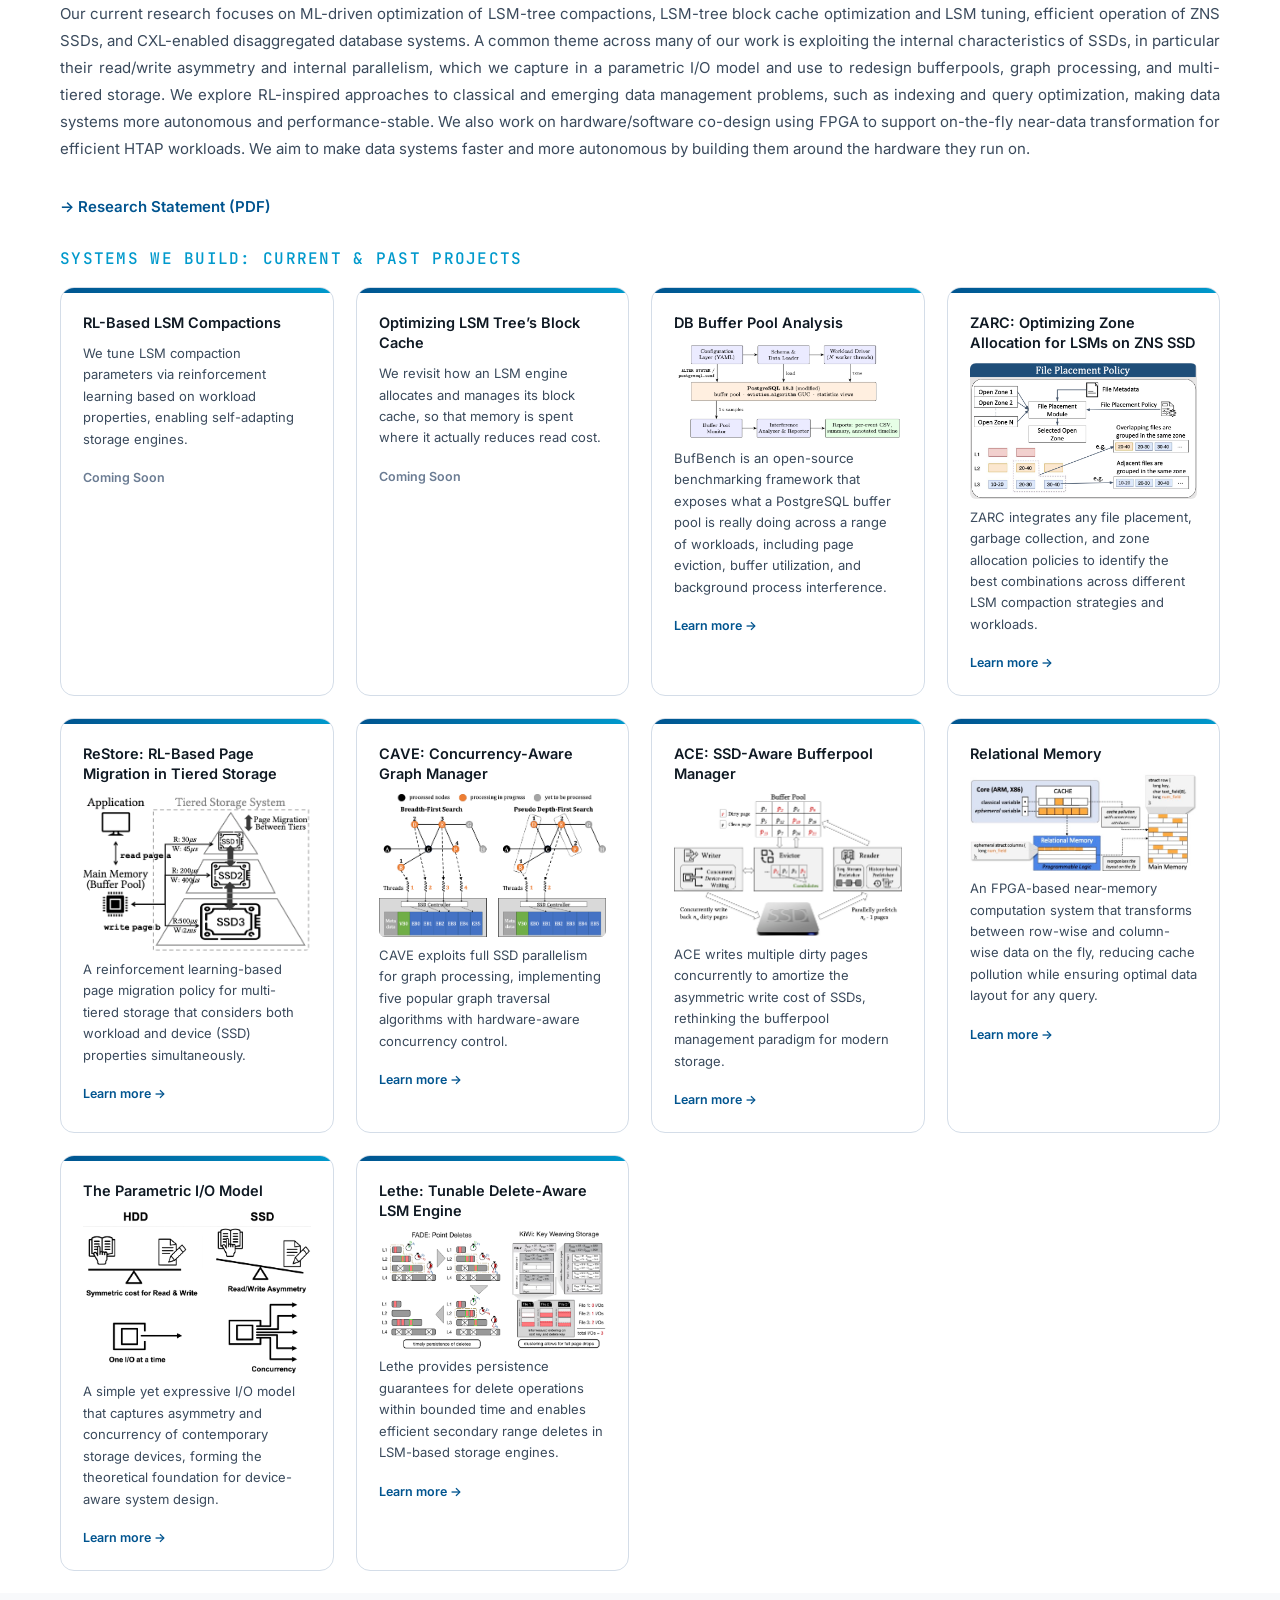
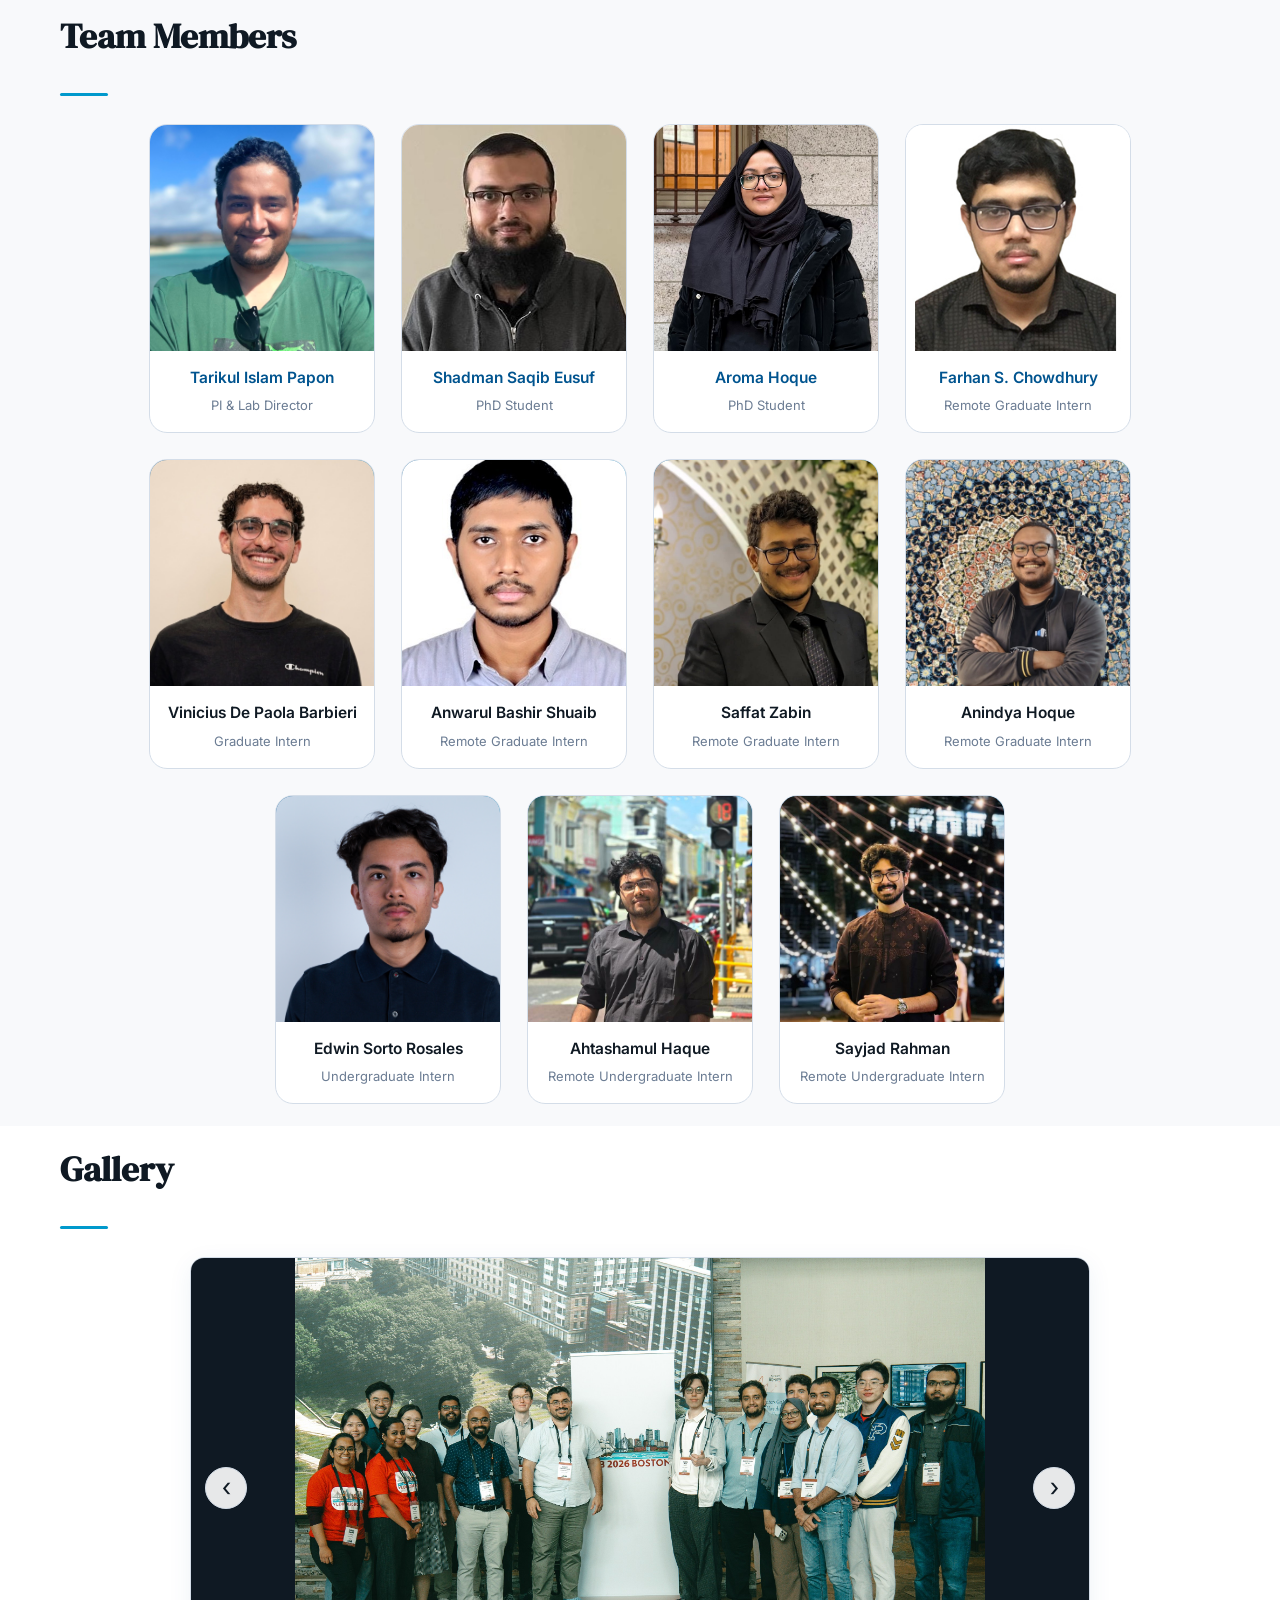
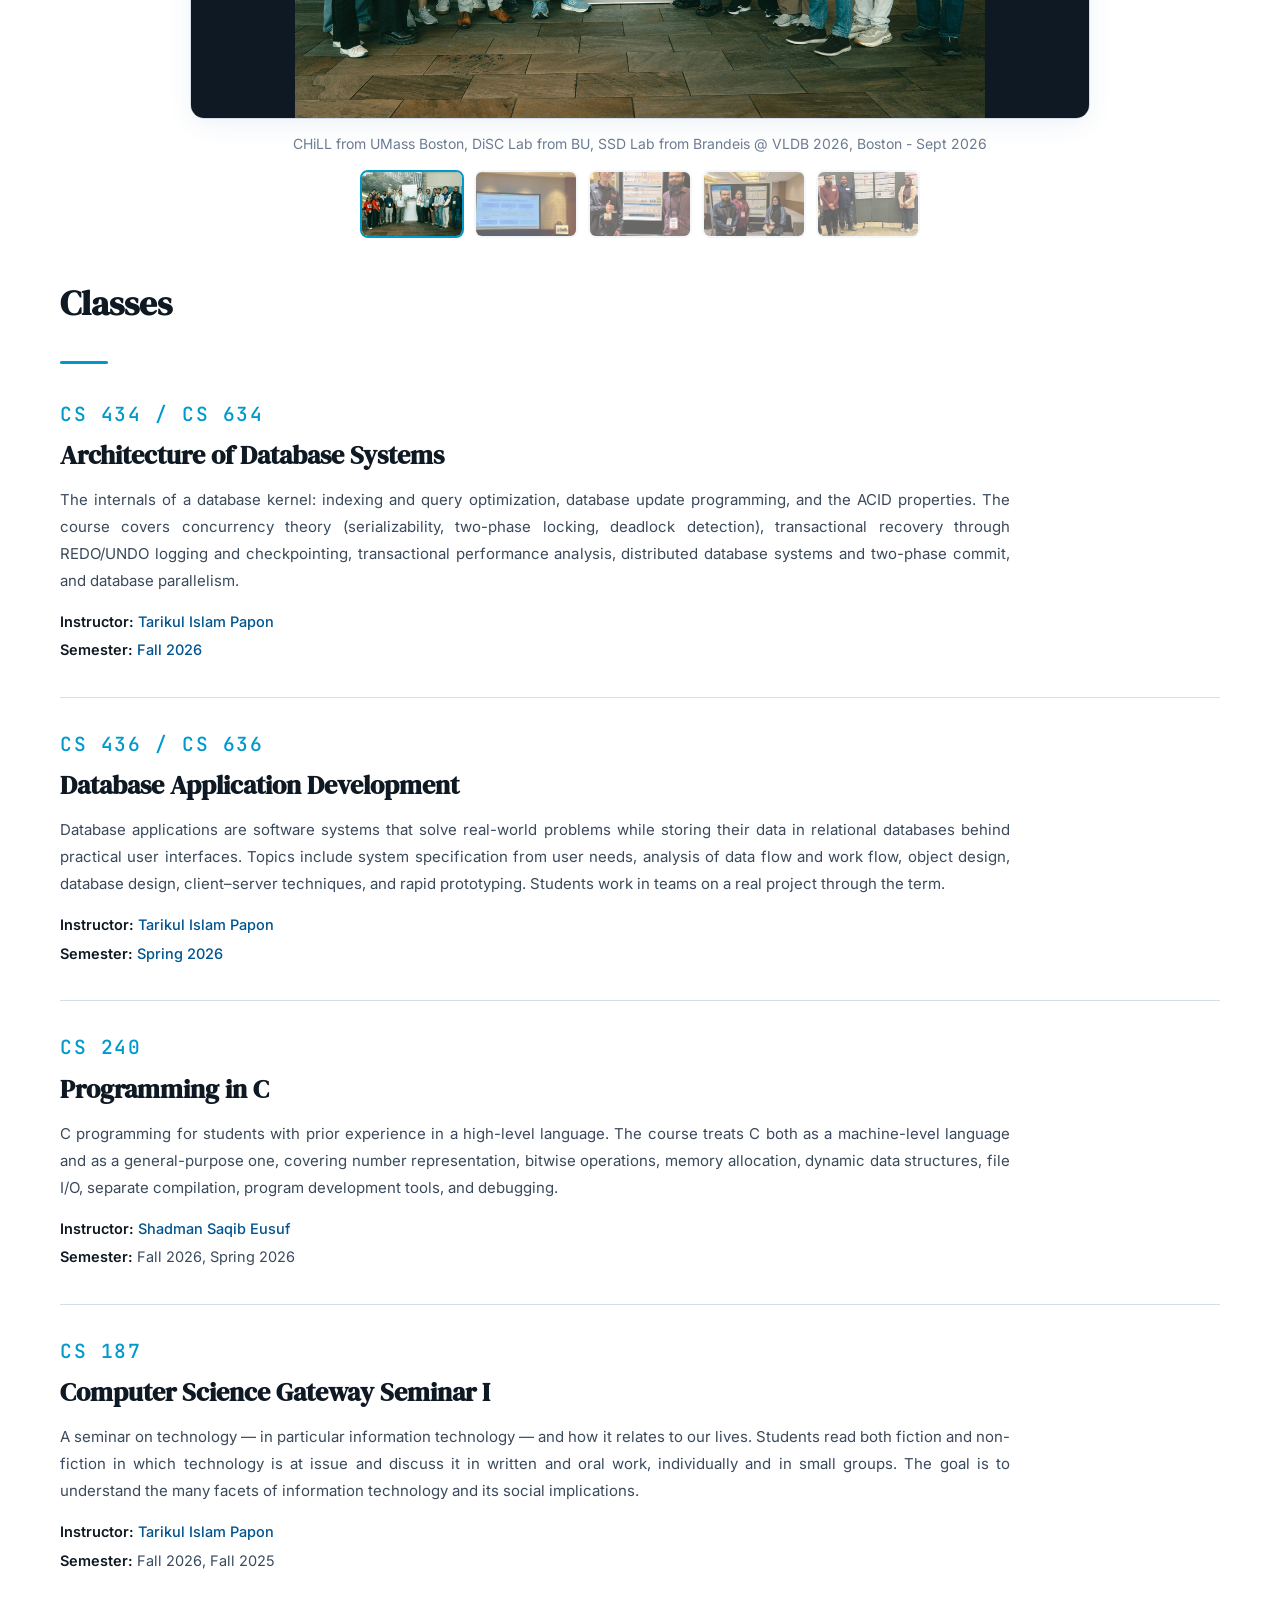
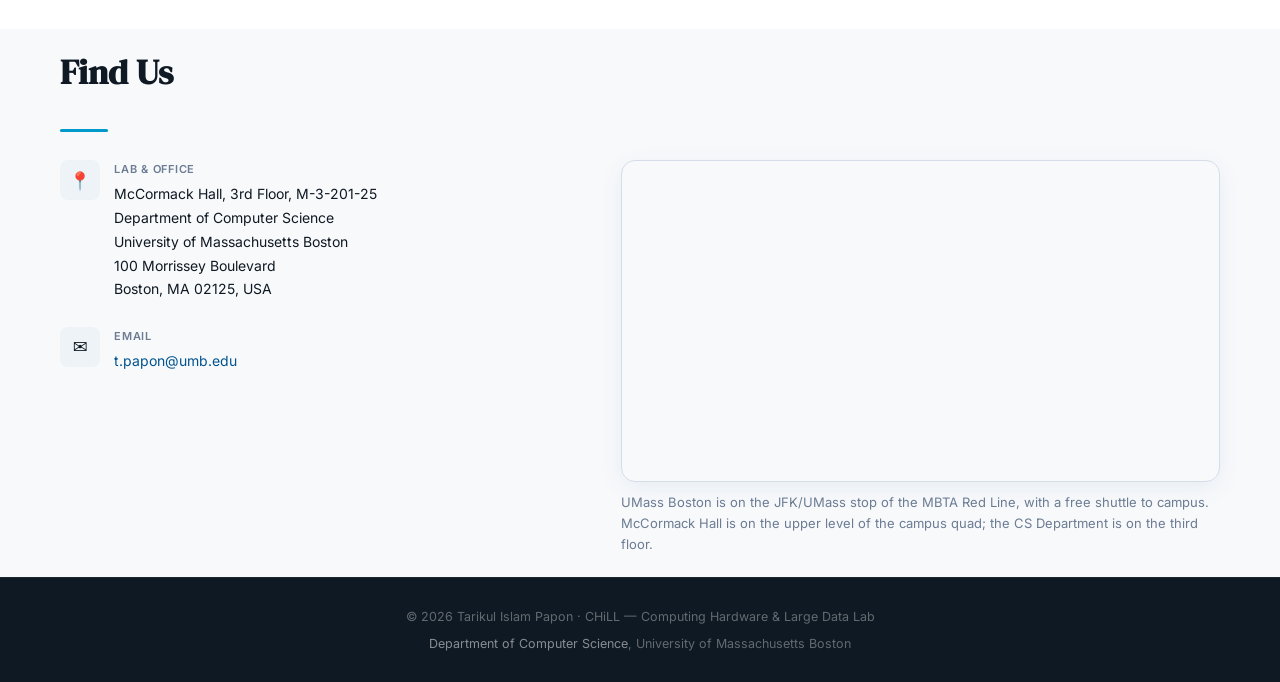
==== commit 76a2a758: "minor updates" ====
--- a/index.html
+++ b/index.html
@@ -86,7 +86,7 @@
       </div>
       <div class="news-item">
         <div class="news-date">Jun 2026</div>
-        <div class="news-text"><span class="badge badge-award">Award</span>Prof. Papon has been selected as a Faculty Fellow of the <a href="https://stempower.net/" target="_blank">STEMPOWER Fellowship Program</a> at UMass Boston.</div>
+        <div class="news-text"><span class="badge badge-award">Award</span>Prof. Papon has been selected as a Faculty Fellow of the <a href="https://stempower.net/" target="_blank">STEMPOWER Fellowship Program</a> at UMass Boston. Shadman will serve as the Graduate Mentor, and Edwin Sorto Rosales has been selected as the Undergraduate Fellow.</div>
       </div>
       <div class="news-item">
         <div class="news-date">May 2026</div>
